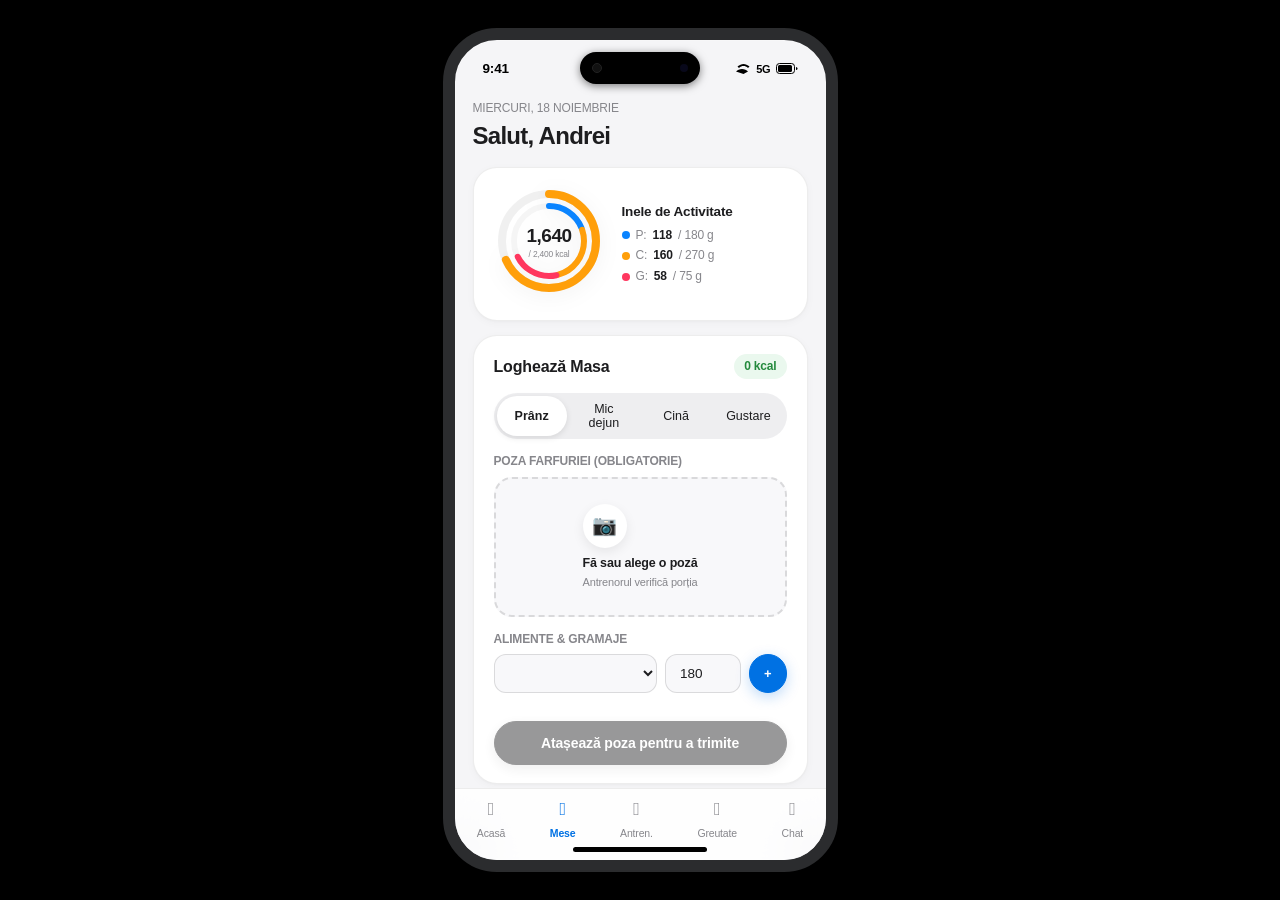
==== wwwroot/client.html @ b25bcb7d "da-i bataye" ====
<!doctype html>
<html lang="ro">
<head>
  <meta charset="utf-8">
  <title>FitnessCoach – Client (iPhone 16 Pro Style)</title>
  <meta name="viewport" content="width=device-width, initial-scale=1.0">
  <link rel="stylesheet" href="style.css">
  <script src="common.js"></script>
  <style>
    body {
      background: #000000;
      display: flex;
      justify-content: center;
      align-items: center;
      min-height: 100vh;
      padding: 20px;
    }

    /* iPhone 16 Pro Frame with Titanium Border */
    .iphone-frame {
      width: 395px;
      height: 844px;
      background: var(--apple-bg);
      border-radius: 54px;
      border: 12px solid #2B2C2E;
      box-shadow: 0 30px 90px rgba(0, 0, 0, 0.8), 0 0 0 1px rgba(255, 255, 255, 0.15) inset;
      display: flex;
      flex-direction: column;
      overflow: hidden;
      position: relative;
    }

    /* Dynamic Island */
    .dynamic-island {
      width: 120px;
      height: 32px;
      background: #000000;
      border-radius: 20px;
      position: absolute;
      top: 12px;
      left: 50%;
      transform: translateX(-50%);
      z-index: 100;
      display: flex;
      align-items: center;
      justify-content: space-between;
      padding: 0 12px;
      box-shadow: 0 2px 8px rgba(0,0,0,0.5);
      transition: all 0.3s cubic-bezier(0.175, 0.885, 0.32, 1.275);
    }
    .dynamic-camera {
      width: 10px;
      height: 10px;
      border-radius: 50%;
      background: #111;
      border: 1px solid #222;
    }
    .dynamic-sensor {
      width: 8px;
      height: 8px;
      border-radius: 50%;
      background: #08081a;
    }

    /* iOS Status Bar */
    .status-bar {
      height: 48px;
      display: flex;
      justify-content: space-between;
      align-items: center;
      padding: 10px 28px 0;
      font-size: 13.5px;
      font-weight: 600;
      color: #000000;
      z-index: 50;
    }

    .screen {
      flex: 1;
      padding: 12px 18px 20px;
      overflow-y: auto;
      display: flex;
      flex-direction: column;
      gap: 14px;
    }
    .screen::-webkit-scrollbar { display: none; }

    /* Apple Health Ring Card */
    .health-widget {
      background: #FFFFFF;
      border-radius: var(--radius-xl);
      padding: 18px 20px;
      display: flex;
      align-items: center;
      gap: 18px;
      box-shadow: var(--shadow-sm);
      border: 1px solid var(--apple-line);
    }

    /* Form Card */
    .form-card {
      background: #FFFFFF;
      border-radius: var(--radius-xl);
      padding: 18px 20px;
      box-shadow: var(--shadow-sm);
      border: 1px solid var(--apple-line);
      display: flex;
      flex-direction: column;
      gap: 14px;
    }

    .photo-picker {
      width: 100%;
      height: 140px;
      border-radius: var(--radius-lg);
      border: 2px dashed rgba(0,0,0,0.12);
      background: #F8F8FA;
      display: flex;
      flex-direction: column;
      align-items: center;
      justify-content: center;
      cursor: pointer;
      position: relative;
      background-size: cover;
      background-position: center;
      overflow: hidden;
      transition: all 0.2s;
    }
    .photo-picker:hover {
      border-color: var(--apple-blue);
      background: #F2F7FF;
    }
    .photo-picker input { display: none; }
    .camera-circle {
      width: 44px;
      height: 44px;
      border-radius: 50%;
      background: #FFFFFF;
      display: grid;
      place-items: center;
      box-shadow: 0 4px 12px rgba(0,0,0,0.08);
      font-size: 20px;
      margin-bottom: 6px;
    }
    .verified-pill {
      position: absolute;
      bottom: 10px;
      right: 10px;
      background: rgba(0, 0, 0, 0.7);
      backdrop-filter: blur(8px);
      -webkit-backdrop-filter: blur(8px);
      color: #fff;
      font-size: 11px;
      font-weight: 600;
      padding: 4px 10px;
      border-radius: var(--radius-pill);
    }

    /* Inputs Apple Style */
    select, input[type="number"] {
      padding: 10px 14px;
      border: 1px solid var(--apple-line-strong);
      border-radius: var(--radius-md);
      font-size: 13.5px;
      background: #F8F8FA;
      color: var(--apple-ink);
      font-family: inherit;
      outline: none;
      transition: border-color 0.2s;
    }
    select:focus, input:focus {
      border-color: var(--apple-blue);
      background: #FFFFFF;
    }

    .ingredient-tag {
      display: flex;
      justify-content: space-between;
      align-items: center;
      padding: 8px 12px;
      border-radius: var(--radius-md);
      background: #F8F8FA;
      font-size: 13px;
      border: 1px solid var(--apple-line);
    }

    /* iOS Tab Bar */
    .tab-bar {
      height: 72px;
      background: rgba(255, 255, 255, 0.85);
      backdrop-filter: blur(25px) saturate(180%);
      -webkit-backdrop-filter: blur(25px) saturate(180%);
      border-top: 1px solid var(--apple-line);
      display: flex;
      justify-content: space-around;
      align-items: center;
      padding-bottom: 12px;
      flex-shrink: 0;
    }
    .tab-item {
      display: flex;
      flex-direction: column;
      align-items: center;
      gap: 3px;
      font-size: 10.5px;
      font-weight: 500;
      color: var(--apple-secondary);
      cursor: pointer;
    }
    .tab-item.active {
      color: var(--apple-blue);
      font-weight: 600;
    }
    .tab-icon {
      font-size: 18px;
    }

    /* Home Indicator */
    .home-indicator {
      width: 134px;
      height: 5px;
      background: #000000;
      border-radius: 10px;
      position: absolute;
      bottom: 8px;
      left: 50%;
      transform: translateX(-50%);
    }
  </style>
</head>
<body>

<div class="iphone-frame">
  <!-- Dynamic Island -->
  <div class="dynamic-island">
    <div class="dynamic-camera"></div>
    <div class="dynamic-sensor"></div>
  </div>

  <!-- iOS Status Bar -->
  <div class="status-bar">
    <span>9:41</span>
    <div style="display:flex; align-items:center; gap:5px;">
      <svg width="15" height="11" viewBox="0 0 15 11" fill="currentColor"><path d="M0 8.5C1.5 7 3.5 6 6 6s4.5 1 6 2.5L7.5 11 0 8.5zM3 5C4.5 3.5 6 3 7.5 3S10.5 3.5 12 5L13.5 3.5C11.5 2 9.5 1 7.5 1S3.5 2 1.5 3.5L3 5z"/></svg>
      <span style="font-size:11px;">5G</span>
      <svg width="22" height="11" viewBox="0 0 22 11" fill="currentColor"><rect x="0.5" y="0.5" width="18" height="10" rx="3" fill="none" stroke="currentColor"/><rect x="2" y="2" width="14" height="7" rx="1.5"/><path d="M20 4v3a1.5 1.5 0 0 0 0-3z"/></svg>
    </div>
  </div>

  <!-- Screen Content -->
  <div class="screen">
    <div>
      <div style="font-size: 12px; color: var(--apple-secondary); font-weight: 500;">MIERCURI, 18 NOIEMBRIE</div>
      <h1 style="font-size: 24px; font-weight: 800; letter-spacing: -0.03em;">Salut, Andrei</h1>
    </div>

    <!-- Apple Fitness Ring Card -->
    <div class="health-widget">
      <div id="clientRing"></div>
      <div style="flex: 1; display:flex; flex-direction:column; gap:5px;">
        <div style="font-weight: 700; font-size: 13.5px; color: var(--apple-ink);">Inele de Activitate</div>
        <div style="font-size: 12px; color: var(--apple-secondary); display:flex; flex-direction:column; gap:3px;">
          <span style="display:flex; align-items:center; gap:6px;">
            <i class="dot" style="background:#0A84FF"></i> P: <b id="statP" style="color:var(--apple-ink)">118</b> / 180 g
          </span>
          <span style="display:flex; align-items:center; gap:6px;">
            <i class="dot" style="background:#FF9F0A"></i> C: <b id="statC" style="color:var(--apple-ink)">160</b> / 270 g
          </span>
          <span style="display:flex; align-items:center; gap:6px;">
            <i class="dot" style="background:#FF375F"></i> G: <b id="statF" style="color:var(--apple-ink)">58</b> / 75 g
          </span>
        </div>
      </div>
    </div>

    <!-- Meal Log Form -->
    <div class="form-card">
      <div style="display:flex; justify-content:space-between; align-items:center;">
        <span style="font-weight: 700; font-size: 16px;">Loghează Masa</span>
        <span class="pill ok" id="mealKcalPreview" style="font-size: 12px;">0 kcal</span>
      </div>

      <!-- Segmented Control for Meal Type -->
      <div class="segmented-control" id="mealSelector">
        <button type="button" class="active" onclick="setMealType('Prânz', this)">Prânz</button>
        <button type="button" onclick="setMealType('Mic dejun', this)">Mic dejun</button>
        <button type="button" onclick="setMealType('Cină', this)">Cină</button>
        <button type="button" onclick="setMealType('Gustare', this)">Gustare</button>
      </div>

      <!-- Mandatory Photo Box -->
      <div>
        <div style="font-size:12px; font-weight:600; color:var(--apple-secondary); margin-bottom:6px;">
          POZA FARFURIEI (OBLIGATORIE)
        </div>
        <div class="photo-picker" id="photoDropArea" onclick="document.getElementById('photoInput').click()">
          <input type="file" id="photoInput" accept="image/*">
          <div id="photoPlaceholder" style="text-align: center;">
            <div class="camera-circle">📷</div>
            <div style="font-size: 12.5px; font-weight: 600; color: var(--apple-ink);">Fă sau alege o poză</div>
            <div style="font-size: 11px; color: var(--apple-secondary); margin-top: 2px;">Antrenorul verifică porția</div>
          </div>
          <div class="verified-pill" id="photoVerifiedBadge" style="display: none;">✓ Poză adăugată</div>
        </div>
      </div>

      <!-- Food selection -->
      <div>
        <div style="font-size:12px; font-weight:600; color:var(--apple-secondary); margin-bottom:6px;">
          ALIMENTE & GRAMAJE
        </div>
        <div style="display:flex; gap:8px;">
          <select id="foodSelect" style="flex: 2;"></select>
          <input type="number" id="gramsInput" value="180" style="width: 76px;" min="10" step="10">
          <button class="btn apple-blue" onclick="addIngredient()" style="padding: 0 14px;">+</button>
        </div>
      </div>

      <!-- Items List -->
      <div id="ingredientsList" style="display: flex; flex-direction: column; gap: 6px;"></div>

      <!-- Submit CTA -->
      <button id="btnSubmit" class="btn primary" style="width:100%; padding:13px; font-size:14px; border-radius:var(--radius-pill);" onclick="submitMeal()" disabled>
        Atașează poza pentru a trimite
      </button>
    </div>
  </div>

  <!-- iOS Tab Bar -->
  <div class="tab-bar">
    <div class="tab-item">
      <span class="tab-icon">􀎞</span>
      <span>Acasă</span>
    </div>
    <div class="tab-item active">
      <span class="tab-icon">􀒚</span>
      <span>Mese</span>
    </div>
    <div class="tab-item">
      <span class="tab-icon">􀙯</span>
      <span>Antren.</span>
    </div>
    <div class="tab-item">
      <span class="tab-icon">􀙪</span>
      <span>Greutate</span>
    </div>
    <div class="tab-item">
      <span class="tab-icon">􀌤</span>
      <span>Chat</span>
    </div>
  </div>

  <div class="home-indicator"></div>
</div>

<script>
  let currentMealType = "Prânz";
  let foods = [];
  let currentItems = [];
  let photoBase64 = "";

  let consumedKcal = 1640;
  const targetKcal = 2400;
  let pToday = 118, cToday = 160, fToday = 58;

  function updateClientRing() {
    ring(document.getElementById('clientRing'), {
      size: 110,
      kcal: consumedKcal,
      target: targetKcal,
      p: pToday,
      c: cToday,
      f: fToday
    });
    document.getElementById('statP').innerText = pToday;
    document.getElementById('statC').innerText = cToday;
    document.getElementById('statF').innerText = fToday;
  }
  updateClientRing();

  function setMealType(type, btn) {
    currentMealType = type;
    document.querySelectorAll('#mealSelector button').forEach(b => b.classList.remove('active'));
    btn.classList.add('active');
    checkCanSubmit();
  }

  async function loadFoods() {
    try {
      const res = await fetch('/api/foods');
      foods = await res.json();
      const select = document.getElementById('foodSelect');
      select.innerHTML = foods.map((f, i) => `<option value="${i}">${f.name}</option>`).join('');
    } catch(e) {
      console.error(e);
    }
  }
  loadFoods();

  document.getElementById('photoInput').addEventListener('change', function(e) {
    const file = e.target.files[0];
    if (!file) return;

    const reader = new FileReader();
    reader.onload = function(evt) {
      photoBase64 = evt.target.result;
      const box = document.getElementById('photoDropArea');
      box.style.backgroundImage = `url('${photoBase64}')`;
      document.getElementById('photoPlaceholder').style.display = 'none';
      document.getElementById('photoVerifiedBadge').style.display = 'block';
      checkCanSubmit();
    };
    reader.readAsDataURL(file);
  });

  function addIngredient() {
    const foodIdx = document.getElementById('foodSelect').value;
    const grams = parseInt(document.getElementById('gramsInput').value) || 100;
    const food = foods[foodIdx];

    const kcal = Math.round((food.kcal * grams) / 100);
    const p = Math.round((food.protein * grams) / 100);
    const c = Math.round((food.carbs * grams) / 100);
    const f = Math.round((food.fat * grams) / 100);

    currentItems.push({
      name: food.name,
      grams: grams,
      kcal: kcal,
      p: p,
      c: c,
      f: f
    });

    renderCurrentItems();
    checkCanSubmit();
  }

  function renderCurrentItems() {
    const container = document.getElementById('ingredientsList');
    container.innerHTML = currentItems.map((item, idx) => `
      <div class="ingredient-tag">
        <span><b>${item.name}</b> <span style="color:var(--apple-secondary)">${item.grams}g</span></span>
        <div style="display:flex; align-items:center; gap:10px;">
          <span style="font-weight:600;">${item.kcal} kcal</span>
          <span style="color:#FF3B30; cursor:pointer; font-weight:700;" onclick="removeItem(${idx})">✕</span>
        </div>
      </div>
    `).join('');

    const totalKcal = currentItems.reduce((acc, x) => acc + x.kcal, 0);
    document.getElementById('mealKcalPreview').innerText = `${totalKcal} kcal`;
  }

  function removeItem(idx) {
    currentItems.splice(idx, 1);
    renderCurrentItems();
    checkCanSubmit();
  }

  function checkCanSubmit() {
    const btn = document.getElementById('btnSubmit');
    const totalKcal = currentItems.reduce((acc, x) => acc + x.kcal, 0);

    if (!photoBase64) {
      btn.disabled = true;
      btn.innerText = "Atașează poza mesei";
    } else if (currentItems.length === 0) {
      btn.disabled = true;
      btn.innerText = "Adaugă cel puțin un aliment";
    } else {
      btn.disabled = false;
      btn.innerText = `Trimite ${currentMealType} (${totalKcal} kcal) →`;
    }
  }

  // Pre-load default item
  setTimeout(() => {
    if (foods.length > 0) {
      document.getElementById('foodSelect').value = "3"; // Somon
      addIngredient();
    }
  }, 400);

  async function submitMeal() {
    const btn = document.getElementById('btnSubmit');
    btn.disabled = true;
    btn.innerText = "Se sincronizează cu antrenorul...";

    const mealTotalKcal = currentItems.reduce((acc, x) => acc + x.kcal, 0);
    const mealP = currentItems.reduce((acc, x) => acc + x.p, 0);
    const mealC = currentItems.reduce((acc, x) => acc + x.c, 0);
    const mealF = currentItems.reduce((acc, x) => acc + x.f, 0);

    consumedKcal += mealTotalKcal;
    pToday += mealP;
    cToday += mealC;
    fToday += mealF;
    updateClientRing();

    const payload = {
      id: crypto.randomUUID(),
      clientName: "Andrei Popescu",
      clientAvatar: "https://i.pravatar.cc/100?img=12",
      mealType: currentMealType,
      photoUrl: photoBase64,
      time: new Date().toLocaleTimeString([], { hour: '2-digit', minute: '2-digit' }),
      totalKcal: mealTotalKcal,
      consumedKcal: consumedKcal,
      targetKcal: targetKcal,
      protein: pToday,
      carbs: cToday,
      fat: fToday,
      items: currentItems.map(i => ({ name: i.name, grams: i.grams, kcal: i.kcal }))
    };

    try {
      const response = await fetch('/api/meals', {
        method: 'POST',
        headers: { 'Content-Type': 'application/json' },
        body: JSON.stringify(payload)
      });

      if (response.ok) {
        showToast(" Masa a fost sincronizată cu antrenorul!");
        currentItems = [];
        renderCurrentItems();
        photoBase64 = "";
        const box = document.getElementById('photoDropArea');
        box.style.backgroundImage = 'none';
        document.getElementById('photoPlaceholder').style.display = 'block';
        document.getElementById('photoVerifiedBadge').style.display = 'none';
        checkCanSubmit();
      }
    } catch (err) {
      console.error(err);
      alert("Eroare de conexiune la server.");
    }
  }
</script>
</body>
</html>
---- wwwroot/style.css ----
/* Apple Design System - macOS Sequoia & iOS 18 Aesthetic */
:root {
  --apple-bg: #F5F5F7;
  --apple-surface: rgba(255, 255, 255, 0.82);
  --apple-card: #FFFFFF;
  --apple-card-hover: #FAFAFC;
  --apple-ink: #1D1D1F;
  --apple-secondary: #86868B;
  --apple-line: rgba(0, 0, 0, 0.07);
  --apple-line-strong: rgba(0, 0, 0, 0.12);

  /* Apple Fitness & System Accents */
  --apple-blue: #0071E3;
  --apple-blue-soft: #EBF5FF;
  --apple-green: #34C759;
  --apple-green-soft: #EAF8EE;
  --apple-orange: #FF9500;
  --apple-red: #FF3B30;
  --apple-pink: #FF2D55;
  --apple-purple: #AF52DE;
  --apple-cyan: #30B0C7;

  /* Macros (Apple Fitness Rings Style) */
  --prot: #0071E3;
  --carb: #FF9500;
  --fat: #FF2D55;
  --cal-ring: #34C759;

  --radius-xl: 24px;
  --radius-lg: 18px;
  --radius-md: 12px;
  --radius-sm: 8px;
  --radius-pill: 9999px;

  --shadow-sm: 0 2px 8px rgba(0, 0, 0, 0.03), 0 1px 2px rgba(0, 0, 0, 0.02);
  --shadow-md: 0 8px 24px rgba(0, 0, 0, 0.05), 0 2px 6px rgba(0, 0, 0, 0.02);
  --shadow-lg: 0 20px 40px rgba(0, 0, 0, 0.08), 0 4px 12px rgba(0, 0, 0, 0.03);
}

* {
  box-sizing: border-box;
  margin: 0;
  padding: 0;
  -webkit-font-smoothing: antialiased;
  -moz-osx-font-smoothing: grayscale;
}

body {
  font-family: -apple-system, BlinkMacSystemFont, "SF Pro Display", "SF Pro Text", "Helvetica Neue", sans-serif;
  background-color: var(--apple-bg);
  color: var(--apple-ink);
  font-size: 14px;
  line-height: 1.47059;
  letter-spacing: -0.012em;
}

/* Glassmorphism Containers */
.glass {
  background: var(--apple-surface);
  backdrop-filter: blur(20px) saturate(180%);
  -webkit-backdrop-filter: blur(20px) saturate(180%);
  border: 1px solid var(--apple-line);
}

/* App Container Layout */
.app {
  display: grid;
  grid-template-columns: 240px 1fr;
  min-height: 100vh;
  width: 100%;
  max-width: 1440px;
  margin: 0 auto;
}

/* macOS Sidebar */
.side {
  background: rgba(246, 246, 248, 0.75);
  backdrop-filter: blur(30px);
  -webkit-backdrop-filter: blur(30px);
  border-right: 1px solid var(--apple-line);
  padding: 24px 16px;
  display: flex;
  flex-direction: column;
  gap: 6px;
}

.brand {
  font-weight: 700;
  font-size: 18px;
  letter-spacing: -0.025em;
  padding: 4px 12px 24px;
  display: flex;
  align-items: center;
  gap: 10px;
  color: var(--apple-ink);
}

.brand .logo-icon {
  width: 32px;
  height: 32px;
  border-radius: 9px;
  background: linear-gradient(135deg, #34C759 0%, #30B0C7 100%);
  color: #fff;
  display: grid;
  place-items: center;
  font-size: 16px;
  font-weight: 800;
  box-shadow: 0 4px 12px rgba(52, 199, 89, 0.3);
}

.nav a {
  display: flex;
  align-items: center;
  gap: 12px;
  padding: 10px 14px;
  border-radius: var(--radius-md);
  color: var(--apple-secondary);
  text-decoration: none;
  font-weight: 500;
  font-size: 13.5px;
  transition: all 0.15s cubic-bezier(0.25, 1, 0.5, 1);
}

.nav a:hover {
  background: rgba(0, 0, 0, 0.04);
  color: var(--apple-ink);
}

.nav a.on {
  background: #FFFFFF;
  color: var(--apple-ink);
  font-weight: 600;
  box-shadow: var(--shadow-sm);
}

.nav a .ic {
  font-size: 15px;
  display: flex;
  align-items: center;
  justify-content: center;
  width: 20px;
}

.side .foot {
  margin-top: auto;
  display: flex;
  align-items: center;
  gap: 12px;
  padding: 12px;
  border-radius: var(--radius-md);
  background: rgba(255, 255, 255, 0.6);
  border: 1px solid var(--apple-line);
}

/* Main Area */
.main {
  padding: 32px 40px;
}

.top {
  display: flex;
  align-items: center;
  justify-content: space-between;
  margin-bottom: 24px;
}

.top h1 {
  font-size: 26px;
  font-weight: 700;
  letter-spacing: -0.03em;
  color: var(--apple-ink);
}

.top .sub {
  color: var(--apple-secondary);
  font-size: 13.5px;
  margin-top: 3px;
  font-weight: 400;
}

/* Apple Buttons */
.btn {
  display: inline-flex;
  align-items: center;
  justify-content: center;
  gap: 8px;
  border: 1px solid var(--apple-line-strong);
  background: #FFFFFF;
  padding: 8px 16px;
  border-radius: var(--radius-pill);
  font-weight: 600;
  font-size: 13px;
  letter-spacing: -0.01em;
  color: var(--apple-ink);
  cursor: pointer;
  box-shadow: var(--shadow-sm);
  transition: all 0.15s ease;
}

.btn:hover {
  background: #F8F8FA;
  transform: translateY(-0.5px);
}

.btn:active {
  transform: scale(0.98);
}

.btn.primary {
  background: var(--apple-ink);
  border-color: var(--apple-ink);
  color: #FFFFFF;
  box-shadow: 0 4px 14px rgba(0, 0, 0, 0.15);
}

.btn.primary:hover {
  background: #000000;
}

.btn.apple-blue {
  background: var(--apple-blue);
  border-color: var(--apple-blue);
  color: #FFFFFF;
  box-shadow: 0 4px 14px rgba(0, 113, 227, 0.25);
}

.btn.apple-blue:hover {
  background: #0077ED;
}

.btn:disabled {
  opacity: 0.45;
  cursor: not-allowed;
  transform: none !important;
}

/* Apple Cards */
.card {
  background: var(--apple-card);
  border: 1px solid var(--apple-line);
  border-radius: var(--radius-xl);
  padding: 20px;
  box-shadow: var(--shadow-sm);
  transition: all 0.2s cubic-bezier(0.16, 1, 0.3, 1);
}

.card:hover {
  box-shadow: var(--shadow-md);
}

/* Apple Segmented Control */
.segmented-control {
  display: flex;
  background: rgba(118, 118, 128, 0.12);
  padding: 3px;
  border-radius: var(--radius-pill);
  gap: 2px;
}

.segmented-control button {
  flex: 1;
  border: none;
  background: transparent;
  padding: 6px 12px;
  font-size: 12.5px;
  font-weight: 500;
  color: var(--apple-ink);
  border-radius: var(--radius-pill);
  cursor: pointer;
  transition: all 0.18s cubic-bezier(0.25, 1, 0.5, 1);
}

.segmented-control button.active {
  background: #FFFFFF;
  font-weight: 600;
  box-shadow: 0 2px 6px rgba(0, 0, 0, 0.1);
}

/* Badges & Pills */
.pill {
  display: inline-flex;
  align-items: center;
  gap: 5px;
  padding: 4px 10px;
  border-radius: var(--radius-pill);
  font-size: 11.5px;
  font-weight: 600;
}

.pill.ok {
  background: var(--apple-green-soft);
  color: #248A3D;
}

.pill.warn {
  background: #FFF4E5;
  color: #B25E00;
}

.pill.over {
  background: #FFEBEA;
  color: #D70015;
}

.dot {
  width: 8px;
  height: 8px;
  border-radius: 50%;
  display: inline-block;
}

/* Avatars */
.av {
  width: 36px;
  height: 36px;
  border-radius: 50%;
  display: grid;
  place-items: center;
  color: #fff;
  font-weight: 700;
  font-size: 13px;
  flex: none;
  box-shadow: 0 2px 6px rgba(0,0,0,0.12);
}

/* Apple Notification Banner / Dynamic Island Toast */
.apple-toast {
  position: fixed;
  top: 20px;
  right: 24px;
  background: rgba(29, 29, 31, 0.94);
  backdrop-filter: blur(25px) saturate(180%);
  -webkit-backdrop-filter: blur(25px) saturate(180%);
  color: #FFFFFF;
  padding: 12px 18px;
  border-radius: var(--radius-pill);
  box-shadow: 0 12px 32px rgba(0, 0, 0, 0.25), 0 1px 2px rgba(255, 255, 255, 0.15) inset;
  display: flex;
  align-items: center;
  gap: 12px;
  z-index: 9999;
  font-size: 13px;
  font-weight: 500;
  animation: dynamicIslandPop 0.45s cubic-bezier(0.175, 0.885, 0.32, 1.275) forwards;
}

@keyframes dynamicIslandPop {
  0% { transform: translateY(-40px) scale(0.85); opacity: 0; }
  100% { transform: translateY(0) scale(1); opacity: 1; }
}

@keyframes slideDownCard {
  0% { transform: translateY(-16px); opacity: 0; }
  100% { transform: translateY(0); opacity: 1; }
}

.new-card-anim {
  animation: slideDownCard 0.45s cubic-bezier(0.16, 1, 0.3, 1) forwards;
}
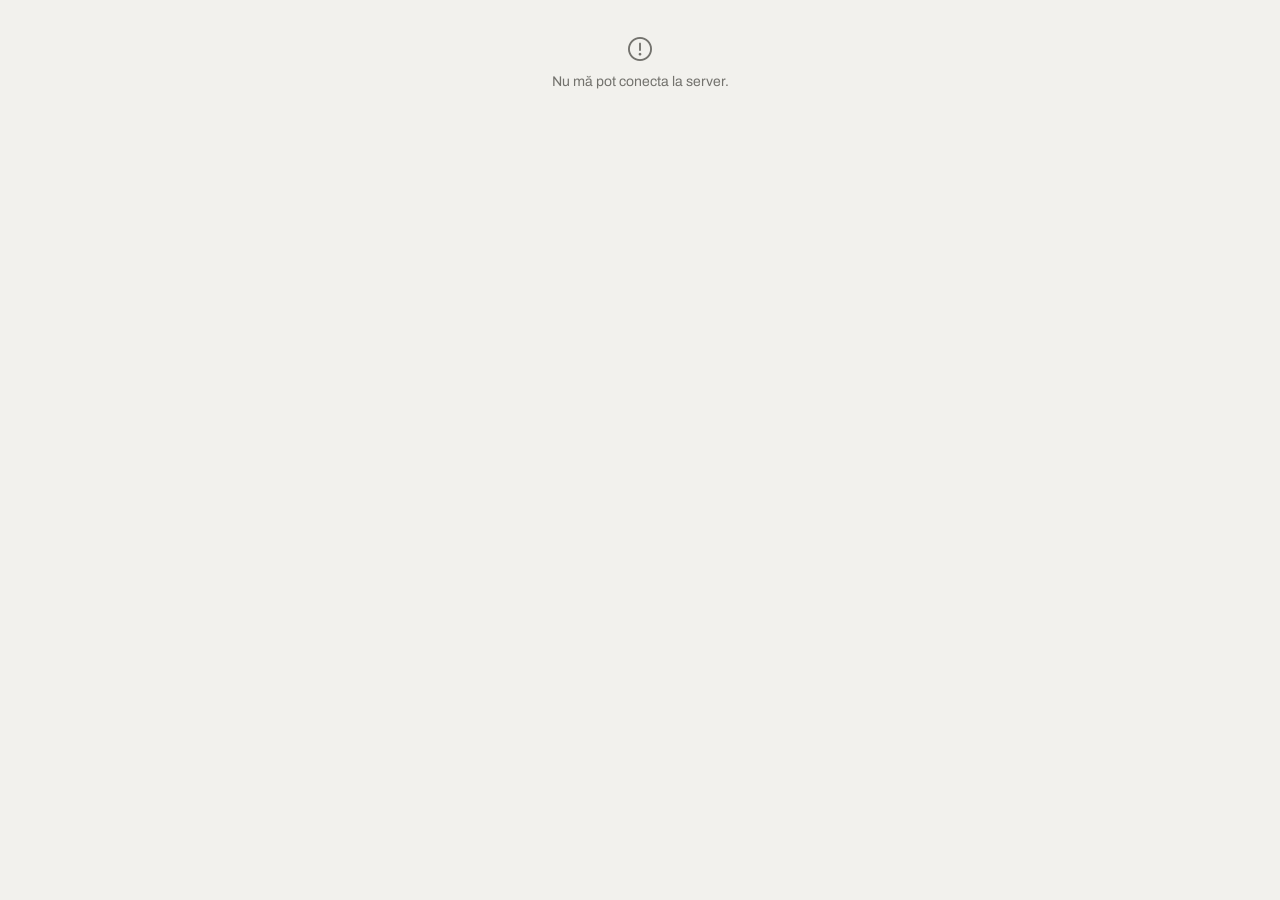
==== commit 630ec3f1: "The final app" ====
--- a/wwwroot/client.html
+++ b/wwwroot/client.html
@@ -1,542 +1,21 @@
 <!doctype html>
-<html lang="ro">
+<html lang="ro" data-theme="light">
 <head>
   <meta charset="utf-8">
-  <title>FitnessCoach – Client (iPhone 16 Pro Style)</title>
-  <meta name="viewport" content="width=device-width, initial-scale=1.0">
-  <link rel="stylesheet" href="style.css">
-  <script src="common.js"></script>
-  <style>
-    body {
-      background: #000000;
-      display: flex;
-      justify-content: center;
-      align-items: center;
-      min-height: 100vh;
-      padding: 20px;
-    }
-
-    /* iPhone 16 Pro Frame with Titanium Border */
-    .iphone-frame {
-      width: 395px;
-      height: 844px;
-      background: var(--apple-bg);
-      border-radius: 54px;
-      border: 12px solid #2B2C2E;
-      box-shadow: 0 30px 90px rgba(0, 0, 0, 0.8), 0 0 0 1px rgba(255, 255, 255, 0.15) inset;
-      display: flex;
-      flex-direction: column;
-      overflow: hidden;
-      position: relative;
-    }
-
-    /* Dynamic Island */
-    .dynamic-island {
-      width: 120px;
-      height: 32px;
-      background: #000000;
-      border-radius: 20px;
-      position: absolute;
-      top: 12px;
-      left: 50%;
-      transform: translateX(-50%);
-      z-index: 100;
-      display: flex;
-      align-items: center;
-      justify-content: space-between;
-      padding: 0 12px;
-      box-shadow: 0 2px 8px rgba(0,0,0,0.5);
-      transition: all 0.3s cubic-bezier(0.175, 0.885, 0.32, 1.275);
-    }
-    .dynamic-camera {
-      width: 10px;
-      height: 10px;
-      border-radius: 50%;
-      background: #111;
-      border: 1px solid #222;
-    }
-    .dynamic-sensor {
-      width: 8px;
-      height: 8px;
-      border-radius: 50%;
-      background: #08081a;
-    }
-
-    /* iOS Status Bar */
-    .status-bar {
-      height: 48px;
-      display: flex;
-      justify-content: space-between;
-      align-items: center;
-      padding: 10px 28px 0;
-      font-size: 13.5px;
-      font-weight: 600;
-      color: #000000;
-      z-index: 50;
-    }
-
-    .screen {
-      flex: 1;
-      padding: 12px 18px 20px;
-      overflow-y: auto;
-      display: flex;
-      flex-direction: column;
-      gap: 14px;
-    }
-    .screen::-webkit-scrollbar { display: none; }
-
-    /* Apple Health Ring Card */
-    .health-widget {
-      background: #FFFFFF;
-      border-radius: var(--radius-xl);
-      padding: 18px 20px;
-      display: flex;
-      align-items: center;
-      gap: 18px;
-      box-shadow: var(--shadow-sm);
-      border: 1px solid var(--apple-line);
-    }
-
-    /* Form Card */
-    .form-card {
-      background: #FFFFFF;
-      border-radius: var(--radius-xl);
-      padding: 18px 20px;
-      box-shadow: var(--shadow-sm);
-      border: 1px solid var(--apple-line);
-      display: flex;
-      flex-direction: column;
-      gap: 14px;
-    }
-
-    .photo-picker {
-      width: 100%;
-      height: 140px;
-      border-radius: var(--radius-lg);
-      border: 2px dashed rgba(0,0,0,0.12);
-      background: #F8F8FA;
-      display: flex;
-      flex-direction: column;
-      align-items: center;
-      justify-content: center;
-      cursor: pointer;
-      position: relative;
-      background-size: cover;
-      background-position: center;
-      overflow: hidden;
-      transition: all 0.2s;
-    }
-    .photo-picker:hover {
-      border-color: var(--apple-blue);
-      background: #F2F7FF;
-    }
-    .photo-picker input { display: none; }
-    .camera-circle {
-      width: 44px;
-      height: 44px;
-      border-radius: 50%;
-      background: #FFFFFF;
-      display: grid;
-      place-items: center;
-      box-shadow: 0 4px 12px rgba(0,0,0,0.08);
-      font-size: 20px;
-      margin-bottom: 6px;
-    }
-    .verified-pill {
-      position: absolute;
-      bottom: 10px;
-      right: 10px;
-      background: rgba(0, 0, 0, 0.7);
-      backdrop-filter: blur(8px);
-      -webkit-backdrop-filter: blur(8px);
-      color: #fff;
-      font-size: 11px;
-      font-weight: 600;
-      padding: 4px 10px;
-      border-radius: var(--radius-pill);
-    }
-
-    /* Inputs Apple Style */
-    select, input[type="number"] {
-      padding: 10px 14px;
-      border: 1px solid var(--apple-line-strong);
-      border-radius: var(--radius-md);
-      font-size: 13.5px;
-      background: #F8F8FA;
-      color: var(--apple-ink);
-      font-family: inherit;
-      outline: none;
-      transition: border-color 0.2s;
-    }
-    select:focus, input:focus {
-      border-color: var(--apple-blue);
-      background: #FFFFFF;
-    }
-
-    .ingredient-tag {
-      display: flex;
-      justify-content: space-between;
-      align-items: center;
-      padding: 8px 12px;
-      border-radius: var(--radius-md);
-      background: #F8F8FA;
-      font-size: 13px;
-      border: 1px solid var(--apple-line);
-    }
-
-    /* iOS Tab Bar */
-    .tab-bar {
-      height: 72px;
-      background: rgba(255, 255, 255, 0.85);
-      backdrop-filter: blur(25px) saturate(180%);
-      -webkit-backdrop-filter: blur(25px) saturate(180%);
-      border-top: 1px solid var(--apple-line);
-      display: flex;
-      justify-content: space-around;
-      align-items: center;
-      padding-bottom: 12px;
-      flex-shrink: 0;
-    }
-    .tab-item {
-      display: flex;
-      flex-direction: column;
-      align-items: center;
-      gap: 3px;
-      font-size: 10.5px;
-      font-weight: 500;
-      color: var(--apple-secondary);
-      cursor: pointer;
-    }
-    .tab-item.active {
-      color: var(--apple-blue);
-      font-weight: 600;
-    }
-    .tab-icon {
-      font-size: 18px;
-    }
-
-    /* Home Indicator */
-    .home-indicator {
-      width: 134px;
-      height: 5px;
-      background: #000000;
-      border-radius: 10px;
-      position: absolute;
-      bottom: 8px;
-      left: 50%;
-      transform: translateX(-50%);
-    }
-  </style>
+  <meta name="viewport" content="width=device-width, initial-scale=1, viewport-fit=cover">
+  <meta name="theme-color" content="#f2f1ed">
+  <title>MyFitnessCoach · Client</title>
+  <link rel="icon" href="favicon.svg" type="image/svg+xml">
+  <link rel="preload" href="lib/fonts/archivo-latin.woff2" as="font" type="font/woff2" crossorigin>
+  <link rel="stylesheet" href="lib/phosphor/regular.css">
+  <link rel="stylesheet" href="lib/phosphor/fill.css">
+  <link rel="stylesheet" href="css/app.css">
+  <link rel="stylesheet" href="css/screens.css">
 </head>
 <body>
-
-<div class="iphone-frame">
-  <!-- Dynamic Island -->
-  <div class="dynamic-island">
-    <div class="dynamic-camera"></div>
-    <div class="dynamic-sensor"></div>
-  </div>
-
-  <!-- iOS Status Bar -->
-  <div class="status-bar">
-    <span>9:41</span>
-    <div style="display:flex; align-items:center; gap:5px;">
-      <svg width="15" height="11" viewBox="0 0 15 11" fill="currentColor"><path d="M0 8.5C1.5 7 3.5 6 6 6s4.5 1 6 2.5L7.5 11 0 8.5zM3 5C4.5 3.5 6 3 7.5 3S10.5 3.5 12 5L13.5 3.5C11.5 2 9.5 1 7.5 1S3.5 2 1.5 3.5L3 5z"/></svg>
-      <span style="font-size:11px;">5G</span>
-      <svg width="22" height="11" viewBox="0 0 22 11" fill="currentColor"><rect x="0.5" y="0.5" width="18" height="10" rx="3" fill="none" stroke="currentColor"/><rect x="2" y="2" width="14" height="7" rx="1.5"/><path d="M20 4v3a1.5 1.5 0 0 0 0-3z"/></svg>
-    </div>
-  </div>
-
-  <!-- Screen Content -->
-  <div class="screen">
-    <div>
-      <div style="font-size: 12px; color: var(--apple-secondary); font-weight: 500;">MIERCURI, 18 NOIEMBRIE</div>
-      <h1 style="font-size: 24px; font-weight: 800; letter-spacing: -0.03em;">Salut, Andrei</h1>
-    </div>
-
-    <!-- Apple Fitness Ring Card -->
-    <div class="health-widget">
-      <div id="clientRing"></div>
-      <div style="flex: 1; display:flex; flex-direction:column; gap:5px;">
-        <div style="font-weight: 700; font-size: 13.5px; color: var(--apple-ink);">Inele de Activitate</div>
-        <div style="font-size: 12px; color: var(--apple-secondary); display:flex; flex-direction:column; gap:3px;">
-          <span style="display:flex; align-items:center; gap:6px;">
-            <i class="dot" style="background:#0A84FF"></i> P: <b id="statP" style="color:var(--apple-ink)">118</b> / 180 g
-          </span>
-          <span style="display:flex; align-items:center; gap:6px;">
-            <i class="dot" style="background:#FF9F0A"></i> C: <b id="statC" style="color:var(--apple-ink)">160</b> / 270 g
-          </span>
-          <span style="display:flex; align-items:center; gap:6px;">
-            <i class="dot" style="background:#FF375F"></i> G: <b id="statF" style="color:var(--apple-ink)">58</b> / 75 g
-          </span>
-        </div>
-      </div>
-    </div>
-
-    <!-- Meal Log Form -->
-    <div class="form-card">
-      <div style="display:flex; justify-content:space-between; align-items:center;">
-        <span style="font-weight: 700; font-size: 16px;">Loghează Masa</span>
-        <span class="pill ok" id="mealKcalPreview" style="font-size: 12px;">0 kcal</span>
-      </div>
-
-      <!-- Segmented Control for Meal Type -->
-      <div class="segmented-control" id="mealSelector">
-        <button type="button" class="active" onclick="setMealType('Prânz', this)">Prânz</button>
-        <button type="button" onclick="setMealType('Mic dejun', this)">Mic dejun</button>
-        <button type="button" onclick="setMealType('Cină', this)">Cină</button>
-        <button type="button" onclick="setMealType('Gustare', this)">Gustare</button>
-      </div>
-
-      <!-- Mandatory Photo Box -->
-      <div>
-        <div style="font-size:12px; font-weight:600; color:var(--apple-secondary); margin-bottom:6px;">
-          POZA FARFURIEI (OBLIGATORIE)
-        </div>
-        <div class="photo-picker" id="photoDropArea" onclick="document.getElementById('photoInput').click()">
-          <input type="file" id="photoInput" accept="image/*">
-          <div id="photoPlaceholder" style="text-align: center;">
-            <div class="camera-circle">📷</div>
-            <div style="font-size: 12.5px; font-weight: 600; color: var(--apple-ink);">Fă sau alege o poză</div>
-            <div style="font-size: 11px; color: var(--apple-secondary); margin-top: 2px;">Antrenorul verifică porția</div>
-          </div>
-          <div class="verified-pill" id="photoVerifiedBadge" style="display: none;">✓ Poză adăugată</div>
-        </div>
-      </div>
-
-      <!-- Food selection -->
-      <div>
-        <div style="font-size:12px; font-weight:600; color:var(--apple-secondary); margin-bottom:6px;">
-          ALIMENTE & GRAMAJE
-        </div>
-        <div style="display:flex; gap:8px;">
-          <select id="foodSelect" style="flex: 2;"></select>
-          <input type="number" id="gramsInput" value="180" style="width: 76px;" min="10" step="10">
-          <button class="btn apple-blue" onclick="addIngredient()" style="padding: 0 14px;">+</button>
-        </div>
-      </div>
-
-      <!-- Items List -->
-      <div id="ingredientsList" style="display: flex; flex-direction: column; gap: 6px;"></div>
-
-      <!-- Submit CTA -->
-      <button id="btnSubmit" class="btn primary" style="width:100%; padding:13px; font-size:14px; border-radius:var(--radius-pill);" onclick="submitMeal()" disabled>
-        Atașează poza pentru a trimite
-      </button>
-    </div>
-  </div>
-
-  <!-- iOS Tab Bar -->
-  <div class="tab-bar">
-    <div class="tab-item">
-      <span class="tab-icon">􀎞</span>
-      <span>Acasă</span>
-    </div>
-    <div class="tab-item active">
-      <span class="tab-icon">􀒚</span>
-      <span>Mese</span>
-    </div>
-    <div class="tab-item">
-      <span class="tab-icon">􀙯</span>
-      <span>Antren.</span>
-    </div>
-    <div class="tab-item">
-      <span class="tab-icon">􀙪</span>
-      <span>Greutate</span>
-    </div>
-    <div class="tab-item">
-      <span class="tab-icon">􀌤</span>
-      <span>Chat</span>
-    </div>
-  </div>
-
-  <div class="home-indicator"></div>
-</div>
-
-<script>
-  let currentMealType = "Prânz";
-  let foods = [];
-  let currentItems = [];
-  let photoBase64 = "";
-
-  let consumedKcal = 1640;
-  const targetKcal = 2400;
-  let pToday = 118, cToday = 160, fToday = 58;
-
-  function updateClientRing() {
-    ring(document.getElementById('clientRing'), {
-      size: 110,
-      kcal: consumedKcal,
-      target: targetKcal,
-      p: pToday,
-      c: cToday,
-      f: fToday
-    });
-    document.getElementById('statP').innerText = pToday;
-    document.getElementById('statC').innerText = cToday;
-    document.getElementById('statF').innerText = fToday;
-  }
-  updateClientRing();
-
-  function setMealType(type, btn) {
-    currentMealType = type;
-    document.querySelectorAll('#mealSelector button').forEach(b => b.classList.remove('active'));
-    btn.classList.add('active');
-    checkCanSubmit();
-  }
-
-  async function loadFoods() {
-    try {
-      const res = await fetch('/api/foods');
-      foods = await res.json();
-      const select = document.getElementById('foodSelect');
-      select.innerHTML = foods.map((f, i) => `<option value="${i}">${f.name}</option>`).join('');
-    } catch(e) {
-      console.error(e);
-    }
-  }
-  loadFoods();
-
-  document.getElementById('photoInput').addEventListener('change', function(e) {
-    const file = e.target.files[0];
-    if (!file) return;
-
-    const reader = new FileReader();
-    reader.onload = function(evt) {
-      photoBase64 = evt.target.result;
-      const box = document.getElementById('photoDropArea');
-      box.style.backgroundImage = `url('${photoBase64}')`;
-      document.getElementById('photoPlaceholder').style.display = 'none';
-      document.getElementById('photoVerifiedBadge').style.display = 'block';
-      checkCanSubmit();
-    };
-    reader.readAsDataURL(file);
-  });
-
-  function addIngredient() {
-    const foodIdx = document.getElementById('foodSelect').value;
-    const grams = parseInt(document.getElementById('gramsInput').value) || 100;
-    const food = foods[foodIdx];
-
-    const kcal = Math.round((food.kcal * grams) / 100);
-    const p = Math.round((food.protein * grams) / 100);
-    const c = Math.round((food.carbs * grams) / 100);
-    const f = Math.round((food.fat * grams) / 100);
-
-    currentItems.push({
-      name: food.name,
-      grams: grams,
-      kcal: kcal,
-      p: p,
-      c: c,
-      f: f
-    });
-
-    renderCurrentItems();
-    checkCanSubmit();
-  }
-
-  function renderCurrentItems() {
-    const container = document.getElementById('ingredientsList');
-    container.innerHTML = currentItems.map((item, idx) => `
-      <div class="ingredient-tag">
-        <span><b>${item.name}</b> <span style="color:var(--apple-secondary)">${item.grams}g</span></span>
-        <div style="display:flex; align-items:center; gap:10px;">
-          <span style="font-weight:600;">${item.kcal} kcal</span>
-          <span style="color:#FF3B30; cursor:pointer; font-weight:700;" onclick="removeItem(${idx})">✕</span>
-        </div>
-      </div>
-    `).join('');
-
-    const totalKcal = currentItems.reduce((acc, x) => acc + x.kcal, 0);
-    document.getElementById('mealKcalPreview').innerText = `${totalKcal} kcal`;
-  }
-
-  function removeItem(idx) {
-    currentItems.splice(idx, 1);
-    renderCurrentItems();
-    checkCanSubmit();
-  }
-
-  function checkCanSubmit() {
-    const btn = document.getElementById('btnSubmit');
-    const totalKcal = currentItems.reduce((acc, x) => acc + x.kcal, 0);
-
-    if (!photoBase64) {
-      btn.disabled = true;
-      btn.innerText = "Atașează poza mesei";
-    } else if (currentItems.length === 0) {
-      btn.disabled = true;
-      btn.innerText = "Adaugă cel puțin un aliment";
-    } else {
-      btn.disabled = false;
-      btn.innerText = `Trimite ${currentMealType} (${totalKcal} kcal) →`;
-    }
-  }
-
-  // Pre-load default item
-  setTimeout(() => {
-    if (foods.length > 0) {
-      document.getElementById('foodSelect').value = "3"; // Somon
-      addIngredient();
-    }
-  }, 400);
-
-  async function submitMeal() {
-    const btn = document.getElementById('btnSubmit');
-    btn.disabled = true;
-    btn.innerText = "Se sincronizează cu antrenorul...";
-
-    const mealTotalKcal = currentItems.reduce((acc, x) => acc + x.kcal, 0);
-    const mealP = currentItems.reduce((acc, x) => acc + x.p, 0);
-    const mealC = currentItems.reduce((acc, x) => acc + x.c, 0);
-    const mealF = currentItems.reduce((acc, x) => acc + x.f, 0);
-
-    consumedKcal += mealTotalKcal;
-    pToday += mealP;
-    cToday += mealC;
-    fToday += mealF;
-    updateClientRing();
-
-    const payload = {
-      id: crypto.randomUUID(),
-      clientName: "Andrei Popescu",
-      clientAvatar: "https://i.pravatar.cc/100?img=12",
-      mealType: currentMealType,
-      photoUrl: photoBase64,
-      time: new Date().toLocaleTimeString([], { hour: '2-digit', minute: '2-digit' }),
-      totalKcal: mealTotalKcal,
-      consumedKcal: consumedKcal,
-      targetKcal: targetKcal,
-      protein: pToday,
-      carbs: cToday,
-      fat: fToday,
-      items: currentItems.map(i => ({ name: i.name, grams: i.grams, kcal: i.kcal }))
-    };
-
-    try {
-      const response = await fetch('/api/meals', {
-        method: 'POST',
-        headers: { 'Content-Type': 'application/json' },
-        body: JSON.stringify(payload)
-      });
-
-      if (response.ok) {
-        showToast(" Masa a fost sincronizată cu antrenorul!");
-        currentItems = [];
-        renderCurrentItems();
-        photoBase64 = "";
-        const box = document.getElementById('photoDropArea');
-        box.style.backgroundImage = 'none';
-        document.getElementById('photoPlaceholder').style.display = 'block';
-        document.getElementById('photoVerifiedBadge').style.display = 'none';
-        checkCanSubmit();
-      }
-    } catch (err) {
-      console.error(err);
-      alert("Eroare de conexiune la server.");
-    }
-  }
-</script>
+  <div id="app" class="app"></div>
+  <script src="lib/signalr.min.js"></script>
+  <script src="js/core.js"></script>
+  <script src="js/client.js"></script>
 </body>
 </html>
--- a/wwwroot/lib/phosphor/regular.css
+++ b/wwwroot/lib/phosphor/regular.css
@@ -0,0 +1,4623 @@
+@font-face {
+  font-family: "Phosphor";
+  src: url("./Phosphor.woff2") format("woff2");
+  font-weight: normal;
+  font-style: normal;
+  font-display: block;
+}
+
+.ph {
+  /* use !important to prevent issues with browser extensions that change fonts */
+  font-family: "Phosphor" !important;
+  speak: never;
+  font-style: normal;
+  font-weight: normal;
+  font-variant: normal;
+  text-transform: none;
+  line-height: 1;
+
+  /* Enable Ligatures ================ */
+  letter-spacing: 0;
+  -webkit-font-feature-settings: "liga";
+  -moz-font-feature-settings: "liga=1";
+  -moz-font-feature-settings: "liga";
+  -ms-font-feature-settings: "liga" 1;
+  font-feature-settings: "liga";
+  -webkit-font-variant-ligatures: discretionary-ligatures;
+  font-variant-ligatures: discretionary-ligatures;
+
+  /* Better Font Rendering =========== */
+  -webkit-font-smoothing: antialiased;
+  -moz-osx-font-smoothing: grayscale;
+}
+
+.ph.ph-acorn:before {
+  content: "\eb9a";
+}
+.ph.ph-address-book:before {
+  content: "\e6f8";
+}
+.ph.ph-address-book-tabs:before {
+  content: "\ee4e";
+}
+.ph.ph-air-traffic-control:before {
+  content: "\ecd8";
+}
+.ph.ph-airplane:before {
+  content: "\e002";
+}
+.ph.ph-airplane-in-flight:before {
+  content: "\e4fe";
+}
+.ph.ph-airplane-landing:before {
+  content: "\e502";
+}
+.ph.ph-airplane-takeoff:before {
+  content: "\e504";
+}
+.ph.ph-airplane-taxiing:before {
+  content: "\e500";
+}
+.ph.ph-airplane-tilt:before {
+  content: "\e5d6";
+}
+.ph.ph-airplay:before {
+  content: "\e004";
+}
+.ph.ph-alarm:before {
+  content: "\e006";
+}
+.ph.ph-alien:before {
+  content: "\e8a6";
+}
+.ph.ph-align-bottom:before {
+  content: "\e506";
+}
+.ph.ph-align-bottom-simple:before {
+  content: "\eb0c";
+}
+.ph.ph-align-center-horizontal:before {
+  content: "\e50a";
+}
+.ph.ph-align-center-horizontal-simple:before {
+  content: "\eb0e";
+}
+.ph.ph-align-center-vertical:before {
+  content: "\e50c";
+}
+.ph.ph-align-center-vertical-simple:before {
+  content: "\eb10";
+}
+.ph.ph-align-left:before {
+  content: "\e50e";
+}
+.ph.ph-align-left-simple:before {
+  content: "\eaee";
+}
+.ph.ph-align-right:before {
+  content: "\e510";
+}
+.ph.ph-align-right-simple:before {
+  content: "\eb12";
+}
+.ph.ph-align-top:before {
+  content: "\e512";
+}
+.ph.ph-align-top-simple:before {
+  content: "\eb14";
+}
+.ph.ph-amazon-logo:before {
+  content: "\e96c";
+}
+.ph.ph-ambulance:before {
+  content: "\e572";
+}
+.ph.ph-anchor:before {
+  content: "\e514";
+}
+.ph.ph-anchor-simple:before {
+  content: "\e5d8";
+}
+.ph.ph-android-logo:before {
+  content: "\e008";
+}
+.ph.ph-angle:before {
+  content: "\e7bc";
+}
+.ph.ph-angular-logo:before {
+  content: "\eb80";
+}
+.ph.ph-aperture:before {
+  content: "\e00a";
+}
+.ph.ph-app-store-logo:before {
+  content: "\e974";
+}
+.ph.ph-app-window:before {
+  content: "\e5da";
+}
+.ph.ph-apple-logo:before {
+  content: "\e516";
+}
+.ph.ph-apple-podcasts-logo:before {
+  content: "\eb96";
+}
+.ph.ph-approximate-equals:before {
+  content: "\edaa";
+}
+.ph.ph-archive:before {
+  content: "\e00c";
+}
+.ph.ph-armchair:before {
+  content: "\e012";
+}
+.ph.ph-arrow-arc-left:before {
+  content: "\e014";
+}
+.ph.ph-arrow-arc-right:before {
+  content: "\e016";
+}
+.ph.ph-arrow-bend-double-up-left:before {
+  content: "\e03a";
+}
+.ph.ph-arrow-bend-double-up-right:before {
+  content: "\e03c";
+}
+.ph.ph-arrow-bend-down-left:before {
+  content: "\e018";
+}
+.ph.ph-arrow-bend-down-right:before {
+  content: "\e01a";
+}
+.ph.ph-arrow-bend-left-down:before {
+  content: "\e01c";
+}
+.ph.ph-arrow-bend-left-up:before {
+  content: "\e01e";
+}
+.ph.ph-arrow-bend-right-down:before {
+  content: "\e020";
+}
+.ph.ph-arrow-bend-right-up:before {
+  content: "\e022";
+}
+.ph.ph-arrow-bend-up-left:before {
+  content: "\e024";
+}
+.ph.ph-arrow-bend-up-right:before {
+  content: "\e026";
+}
+.ph.ph-arrow-circle-down:before {
+  content: "\e028";
+}
+.ph.ph-arrow-circle-down-left:before {
+  content: "\e02a";
+}
+.ph.ph-arrow-circle-down-right:before {
+  content: "\e02c";
+}
+.ph.ph-arrow-circle-left:before {
+  content: "\e05a";
+}
+.ph.ph-arrow-circle-right:before {
+  content: "\e02e";
+}
+.ph.ph-arrow-circle-up:before {
+  content: "\e030";
+}
+.ph.ph-arrow-circle-up-left:before {
+  content: "\e032";
+}
+.ph.ph-arrow-circle-up-right:before {
+  content: "\e034";
+}
+.ph.ph-arrow-clockwise:before {
+  content: "\e036";
+}
+.ph.ph-arrow-counter-clockwise:before {
+  content: "\e038";
+}
+.ph.ph-arrow-down:before {
+  content: "\e03e";
+}
+.ph.ph-arrow-down-left:before {
+  content: "\e040";
+}
+.ph.ph-arrow-down-right:before {
+  content: "\e042";
+}
+.ph.ph-arrow-elbow-down-left:before {
+  content: "\e044";
+}
+.ph.ph-arrow-elbow-down-right:before {
+  content: "\e046";
+}
+.ph.ph-arrow-elbow-left:before {
+  content: "\e048";
+}
+.ph.ph-arrow-elbow-left-down:before {
+  content: "\e04a";
+}
+.ph.ph-arrow-elbow-left-up:before {
+  content: "\e04c";
+}
+.ph.ph-arrow-elbow-right:before {
+  content: "\e04e";
+}
+.ph.ph-arrow-elbow-right-down:before {
+  content: "\e050";
+}
+.ph.ph-arrow-elbow-right-up:before {
+  content: "\e052";
+}
+.ph.ph-arrow-elbow-up-left:before {
+  content: "\e054";
+}
+.ph.ph-arrow-elbow-up-right:before {
+  content: "\e056";
+}
+.ph.ph-arrow-fat-down:before {
+  content: "\e518";
+}
+.ph.ph-arrow-fat-left:before {
+  content: "\e51a";
+}
+.ph.ph-arrow-fat-line-down:before {
+  content: "\e51c";
+}
+.ph.ph-arrow-fat-line-left:before {
+  content: "\e51e";
+}
+.ph.ph-arrow-fat-line-right:before {
+  content: "\e520";
+}
+.ph.ph-arrow-fat-line-up:before {
+  content: "\e522";
+}
+.ph.ph-arrow-fat-lines-down:before {
+  content: "\e524";
+}
+.ph.ph-arrow-fat-lines-left:before {
+  content: "\e526";
+}
+.ph.ph-arrow-fat-lines-right:before {
+  content: "\e528";
+}
+.ph.ph-arrow-fat-lines-up:before {
+  content: "\e52a";
+}
+.ph.ph-arrow-fat-right:before {
+  content: "\e52c";
+}
+.ph.ph-arrow-fat-up:before {
+  content: "\e52e";
+}
+.ph.ph-arrow-left:before {
+  content: "\e058";
+}
+.ph.ph-arrow-line-down:before {
+  content: "\e05c";
+}
+.ph.ph-arrow-line-down-left:before {
+  content: "\e05e";
+}
+.ph.ph-arrow-line-down-right:before {
+  content: "\e060";
+}
+.ph.ph-arrow-line-left:before {
+  content: "\e062";
+}
+.ph.ph-arrow-line-right:before {
+  content: "\e064";
+}
+.ph.ph-arrow-line-up:before {
+  content: "\e066";
+}
+.ph.ph-arrow-line-up-left:before {
+  content: "\e068";
+}
+.ph.ph-arrow-line-up-right:before {
+  content: "\e06a";
+}
+.ph.ph-arrow-right:before {
+  content: "\e06c";
+}
+.ph.ph-arrow-square-down:before {
+  content: "\e06e";
+}
+.ph.ph-arrow-square-down-left:before {
+  content: "\e070";
+}
+.ph.ph-arrow-square-down-right:before {
+  content: "\e072";
+}
+.ph.ph-arrow-square-in:before {
+  content: "\e5dc";
+}
+.ph.ph-arrow-square-left:before {
+  content: "\e074";
+}
+.ph.ph-arrow-square-out:before {
+  content: "\e5de";
+}
+.ph.ph-arrow-square-right:before {
+  content: "\e076";
+}
+.ph.ph-arrow-square-up:before {
+  content: "\e078";
+}
+.ph.ph-arrow-square-up-left:before {
+  content: "\e07a";
+}
+.ph.ph-arrow-square-up-right:before {
+  content: "\e07c";
+}
+.ph.ph-arrow-u-down-left:before {
+  content: "\e07e";
+}
+.ph.ph-arrow-u-down-right:before {
+  content: "\e080";
+}
+.ph.ph-arrow-u-left-down:before {
+  content: "\e082";
+}
+.ph.ph-arrow-u-left-up:before {
+  content: "\e084";
+}
+.ph.ph-arrow-u-right-down:before {
+  content: "\e086";
+}
+.ph.ph-arrow-u-right-up:before {
+  content: "\e088";
+}
+.ph.ph-arrow-u-up-left:before {
+  content: "\e08a";
+}
+.ph.ph-arrow-u-up-right:before {
+  content: "\e08c";
+}
+.ph.ph-arrow-up:before {
+  content: "\e08e";
+}
+.ph.ph-arrow-up-left:before {
+  content: "\e090";
+}
+.ph.ph-arrow-up-right:before {
+  content: "\e092";
+}
+.ph.ph-arrows-clockwise:before {
+  content: "\e094";
+}
+.ph.ph-arrows-counter-clockwise:before {
+  content: "\e096";
+}
+.ph.ph-arrows-down-up:before {
+  content: "\e098";
+}
+.ph.ph-arrows-horizontal:before {
+  content: "\eb06";
+}
+.ph.ph-arrows-in:before {
+  content: "\e09a";
+}
+.ph.ph-arrows-in-cardinal:before {
+  content: "\e09c";
+}
+.ph.ph-arrows-in-line-horizontal:before {
+  content: "\e530";
+}
+.ph.ph-arrows-in-line-vertical:before {
+  content: "\e532";
+}
+.ph.ph-arrows-in-simple:before {
+  content: "\e09e";
+}
+.ph.ph-arrows-left-right:before {
+  content: "\e0a0";
+}
+.ph.ph-arrows-merge:before {
+  content: "\ed3e";
+}
+.ph.ph-arrows-out:before {
+  content: "\e0a2";
+}
+.ph.ph-arrows-out-cardinal:before {
+  content: "\e0a4";
+}
+.ph.ph-arrows-out-line-horizontal:before {
+  content: "\e534";
+}
+.ph.ph-arrows-out-line-vertical:before {
+  content: "\e536";
+}
+.ph.ph-arrows-out-simple:before {
+  content: "\e0a6";
+}
+.ph.ph-arrows-split:before {
+  content: "\ed3c";
+}
+.ph.ph-arrows-vertical:before {
+  content: "\eb04";
+}
+.ph.ph-article:before {
+  content: "\e0a8";
+}
+.ph.ph-article-medium:before {
+  content: "\e5e0";
+}
+.ph.ph-article-ny-times:before {
+  content: "\e5e2";
+}
+.ph.ph-asclepius:before {
+  content: "\ee34";
+}
+.ph.ph-caduceus:before {
+  content: "\ee34";
+}
+.ph.ph-asterisk:before {
+  content: "\e0aa";
+}
+.ph.ph-asterisk-simple:before {
+  content: "\e832";
+}
+.ph.ph-at:before {
+  content: "\e0ac";
+}
+.ph.ph-atom:before {
+  content: "\e5e4";
+}
+.ph.ph-avocado:before {
+  content: "\ee04";
+}
+.ph.ph-axe:before {
+  content: "\e9fc";
+}
+.ph.ph-baby:before {
+  content: "\e774";
+}
+.ph.ph-baby-carriage:before {
+  content: "\e818";
+}
+.ph.ph-backpack:before {
+  content: "\e922";
+}
+.ph.ph-backspace:before {
+  content: "\e0ae";
+}
+.ph.ph-bag:before {
+  content: "\e0b0";
+}
+.ph.ph-bag-simple:before {
+  content: "\e5e6";
+}
+.ph.ph-balloon:before {
+  content: "\e76c";
+}
+.ph.ph-bandaids:before {
+  content: "\e0b2";
+}
+.ph.ph-bank:before {
+  content: "\e0b4";
+}
+.ph.ph-barbell:before {
+  content: "\e0b6";
+}
+.ph.ph-barcode:before {
+  content: "\e0b8";
+}
+.ph.ph-barn:before {
+  content: "\ec72";
+}
+.ph.ph-barricade:before {
+  content: "\e948";
+}
+.ph.ph-baseball:before {
+  content: "\e71a";
+}
+.ph.ph-baseball-cap:before {
+  content: "\ea28";
+}
+.ph.ph-baseball-helmet:before {
+  content: "\ee4a";
+}
+.ph.ph-basket:before {
+  content: "\e964";
+}
+.ph.ph-basketball:before {
+  content: "\e724";
+}
+.ph.ph-bathtub:before {
+  content: "\e81e";
+}
+.ph.ph-battery-charging:before {
+  content: "\e0ba";
+}
+.ph.ph-battery-charging-vertical:before {
+  content: "\e0bc";
+}
+.ph.ph-battery-empty:before {
+  content: "\e0be";
+}
+.ph.ph-battery-full:before {
+  content: "\e0c0";
+}
+.ph.ph-battery-high:before {
+  content: "\e0c2";
+}
+.ph.ph-battery-low:before {
+  content: "\e0c4";
+}
+.ph.ph-battery-medium:before {
+  content: "\e0c6";
+}
+.ph.ph-battery-plus:before {
+  content: "\e808";
+}
+.ph.ph-battery-plus-vertical:before {
+  content: "\ec50";
+}
+.ph.ph-battery-vertical-empty:before {
+  content: "\e7c6";
+}
+.ph.ph-battery-vertical-full:before {
+  content: "\e7c4";
+}
+.ph.ph-battery-vertical-high:before {
+  content: "\e7c2";
+}
+.ph.ph-battery-vertical-low:before {
+  content: "\e7be";
+}
+.ph.ph-battery-vertical-medium:before {
+  content: "\e7c0";
+}
+.ph.ph-battery-warning:before {
+  content: "\e0c8";
+}
+.ph.ph-battery-warning-vertical:before {
+  content: "\e0ca";
+}
+.ph.ph-beach-ball:before {
+  content: "\ed24";
+}
+.ph.ph-beanie:before {
+  content: "\ea2a";
+}
+.ph.ph-bed:before {
+  content: "\e0cc";
+}
+.ph.ph-beer-bottle:before {
+  content: "\e7b0";
+}
+.ph.ph-beer-stein:before {
+  content: "\eb62";
+}
+.ph.ph-behance-logo:before {
+  content: "\e7f4";
+}
+.ph.ph-bell:before {
+  content: "\e0ce";
+}
+.ph.ph-bell-ringing:before {
+  content: "\e5e8";
+}
+.ph.ph-bell-simple:before {
+  content: "\e0d0";
+}
+.ph.ph-bell-simple-ringing:before {
+  content: "\e5ea";
+}
+.ph.ph-bell-simple-slash:before {
+  content: "\e0d2";
+}
+.ph.ph-bell-simple-z:before {
+  content: "\e5ec";
+}
+.ph.ph-bell-slash:before {
+  content: "\e0d4";
+}
+.ph.ph-bell-z:before {
+  content: "\e5ee";
+}
+.ph.ph-belt:before {
+  content: "\ea2c";
+}
+.ph.ph-bezier-curve:before {
+  content: "\eb00";
+}
+.ph.ph-bicycle:before {
+  content: "\e0d6";
+}
+.ph.ph-binary:before {
+  content: "\ee60";
+}
+.ph.ph-binoculars:before {
+  content: "\ea64";
+}
+.ph.ph-biohazard:before {
+  content: "\e9e0";
+}
+.ph.ph-bird:before {
+  content: "\e72c";
+}
+.ph.ph-blueprint:before {
+  content: "\eda0";
+}
+.ph.ph-bluetooth:before {
+  content: "\e0da";
+}
+.ph.ph-bluetooth-connected:before {
+  content: "\e0dc";
+}
+.ph.ph-bluetooth-slash:before {
+  content: "\e0de";
+}
+.ph.ph-bluetooth-x:before {
+  content: "\e0e0";
+}
+.ph.ph-boat:before {
+  content: "\e786";
+}
+.ph.ph-bomb:before {
+  content: "\ee0a";
+}
+.ph.ph-bone:before {
+  content: "\e7f2";
+}
+.ph.ph-book:before {
+  content: "\e0e2";
+}
+.ph.ph-book-bookmark:before {
+  content: "\e0e4";
+}
+.ph.ph-book-open:before {
+  content: "\e0e6";
+}
+.ph.ph-book-open-text:before {
+  content: "\e8f2";
+}
+.ph.ph-book-open-user:before {
+  content: "\ede0";
+}
+.ph.ph-bookmark:before {
+  content: "\e0e8";
+}
+.ph.ph-bookmark-simple:before {
+  content: "\e0ea";
+}
+.ph.ph-bookmarks:before {
+  content: "\e0ec";
+}
+.ph.ph-bookmarks-simple:before {
+  content: "\e5f0";
+}
+.ph.ph-books:before {
+  content: "\e758";
+}
+.ph.ph-boot:before {
+  content: "\ecca";
+}
+.ph.ph-boules:before {
+  content: "\e722";
+}
+.ph.ph-bounding-box:before {
+  content: "\e6ce";
+}
+.ph.ph-bowl-food:before {
+  content: "\eaa4";
+}
+.ph.ph-bowl-steam:before {
+  content: "\e8e4";
+}
+.ph.ph-bowling-ball:before {
+  content: "\ea34";
+}
+.ph.ph-box-arrow-down:before {
+  content: "\e00e";
+}
+.ph.ph-archive-box:before {
+  content: "\e00e";
+}
+.ph.ph-box-arrow-up:before {
+  content: "\ee54";
+}
+.ph.ph-boxing-glove:before {
+  content: "\ea36";
+}
+.ph.ph-brackets-angle:before {
+  content: "\e862";
+}
+.ph.ph-brackets-curly:before {
+  content: "\e860";
+}
+.ph.ph-brackets-round:before {
+  content: "\e864";
+}
+.ph.ph-brackets-square:before {
+  content: "\e85e";
+}
+.ph.ph-brain:before {
+  content: "\e74e";
+}
+.ph.ph-brandy:before {
+  content: "\e6b4";
+}
+.ph.ph-bread:before {
+  content: "\e81c";
+}
+.ph.ph-bridge:before {
+  content: "\ea68";
+}
+.ph.ph-briefcase:before {
+  content: "\e0ee";
+}
+.ph.ph-briefcase-metal:before {
+  content: "\e5f2";
+}
+.ph.ph-broadcast:before {
+  content: "\e0f2";
+}
+.ph.ph-broom:before {
+  content: "\ec54";
+}
+.ph.ph-browser:before {
+  content: "\e0f4";
+}
+.ph.ph-browsers:before {
+  content: "\e0f6";
+}
+.ph.ph-bug:before {
+  content: "\e5f4";
+}
+.ph.ph-bug-beetle:before {
+  content: "\e5f6";
+}
+.ph.ph-bug-droid:before {
+  content: "\e5f8";
+}
+.ph.ph-building:before {
+  content: "\e100";
+}
+.ph.ph-building-apartment:before {
+  content: "\e0fe";
+}
+.ph.ph-building-office:before {
+  content: "\e0ff";
+}
+.ph.ph-buildings:before {
+  content: "\e102";
+}
+.ph.ph-bulldozer:before {
+  content: "\ec6c";
+}
+.ph.ph-bus:before {
+  content: "\e106";
+}
+.ph.ph-butterfly:before {
+  content: "\ea6e";
+}
+.ph.ph-cable-car:before {
+  content: "\e49c";
+}
+.ph.ph-cactus:before {
+  content: "\e918";
+}
+.ph.ph-cake:before {
+  content: "\e780";
+}
+.ph.ph-calculator:before {
+  content: "\e538";
+}
+.ph.ph-calendar:before {
+  content: "\e108";
+}
+.ph.ph-calendar-blank:before {
+  content: "\e10a";
+}
+.ph.ph-calendar-check:before {
+  content: "\e712";
+}
+.ph.ph-calendar-dot:before {
+  content: "\e7b2";
+}
+.ph.ph-calendar-dots:before {
+  content: "\e7b4";
+}
+.ph.ph-calendar-heart:before {
+  content: "\e8b0";
+}
+.ph.ph-calendar-minus:before {
+  content: "\ea14";
+}
+.ph.ph-calendar-plus:before {
+  content: "\e714";
+}
+.ph.ph-calendar-slash:before {
+  content: "\ea12";
+}
+.ph.ph-calendar-star:before {
+  content: "\e8b2";
+}
+.ph.ph-calendar-x:before {
+  content: "\e10c";
+}
+.ph.ph-call-bell:before {
+  content: "\e7de";
+}
+.ph.ph-camera:before {
+  content: "\e10e";
+}
+.ph.ph-camera-plus:before {
+  content: "\ec58";
+}
+.ph.ph-camera-rotate:before {
+  content: "\e7a4";
+}
+.ph.ph-camera-slash:before {
+  content: "\e110";
+}
+.ph.ph-campfire:before {
+  content: "\e9d8";
+}
+.ph.ph-car:before {
+  content: "\e112";
+}
+.ph.ph-car-battery:before {
+  content: "\ee30";
+}
+.ph.ph-car-profile:before {
+  content: "\e8cc";
+}
+.ph.ph-car-simple:before {
+  content: "\e114";
+}
+.ph.ph-cardholder:before {
+  content: "\e5fa";
+}
+.ph.ph-cards:before {
+  content: "\e0f8";
+}
+.ph.ph-cards-three:before {
+  content: "\ee50";
+}
+.ph.ph-caret-circle-double-down:before {
+  content: "\e116";
+}
+.ph.ph-caret-circle-double-left:before {
+  content: "\e118";
+}
+.ph.ph-caret-circle-double-right:before {
+  content: "\e11a";
+}
+.ph.ph-caret-circle-double-up:before {
+  content: "\e11c";
+}
+.ph.ph-caret-circle-down:before {
+  content: "\e11e";
+}
+.ph.ph-caret-circle-left:before {
+  content: "\e120";
+}
+.ph.ph-caret-circle-right:before {
+  content: "\e122";
+}
+.ph.ph-caret-circle-up:before {
+  content: "\e124";
+}
+.ph.ph-caret-circle-up-down:before {
+  content: "\e13e";
+}
+.ph.ph-caret-double-down:before {
+  content: "\e126";
+}
+.ph.ph-caret-double-left:before {
+  content: "\e128";
+}
+.ph.ph-caret-double-right:before {
+  content: "\e12a";
+}
+.ph.ph-caret-double-up:before {
+  content: "\e12c";
+}
+.ph.ph-caret-down:before {
+  content: "\e136";
+}
+.ph.ph-caret-left:before {
+  content: "\e138";
+}
+.ph.ph-caret-line-down:before {
+  content: "\e134";
+}
+.ph.ph-caret-line-left:before {
+  content: "\e132";
+}
+.ph.ph-caret-line-right:before {
+  content: "\e130";
+}
+.ph.ph-caret-line-up:before {
+  content: "\e12e";
+}
+.ph.ph-caret-right:before {
+  content: "\e13a";
+}
+.ph.ph-caret-up:before {
+  content: "\e13c";
+}
+.ph.ph-caret-up-down:before {
+  content: "\e140";
+}
+.ph.ph-carrot:before {
+  content: "\ed38";
+}
+.ph.ph-cash-register:before {
+  content: "\ed80";
+}
+.ph.ph-cassette-tape:before {
+  content: "\ed2e";
+}
+.ph.ph-castle-turret:before {
+  content: "\e9d0";
+}
+.ph.ph-cat:before {
+  content: "\e748";
+}
+.ph.ph-cell-signal-full:before {
+  content: "\e142";
+}
+.ph.ph-cell-signal-high:before {
+  content: "\e144";
+}
+.ph.ph-cell-signal-low:before {
+  content: "\e146";
+}
+.ph.ph-cell-signal-medium:before {
+  content: "\e148";
+}
+.ph.ph-cell-signal-none:before {
+  content: "\e14a";
+}
+.ph.ph-cell-signal-slash:before {
+  content: "\e14c";
+}
+.ph.ph-cell-signal-x:before {
+  content: "\e14e";
+}
+.ph.ph-cell-tower:before {
+  content: "\ebaa";
+}
+.ph.ph-certificate:before {
+  content: "\e766";
+}
+.ph.ph-chair:before {
+  content: "\e950";
+}
+.ph.ph-chalkboard:before {
+  content: "\e5fc";
+}
+.ph.ph-chalkboard-simple:before {
+  content: "\e5fe";
+}
+.ph.ph-chalkboard-teacher:before {
+  content: "\e600";
+}
+.ph.ph-champagne:before {
+  content: "\eaca";
+}
+.ph.ph-charging-station:before {
+  content: "\e8d0";
+}
+.ph.ph-chart-bar:before {
+  content: "\e150";
+}
+.ph.ph-chart-bar-horizontal:before {
+  content: "\e152";
+}
+.ph.ph-chart-donut:before {
+  content: "\eaa6";
+}
+.ph.ph-chart-line:before {
+  content: "\e154";
+}
+.ph.ph-chart-line-down:before {
+  content: "\e8b6";
+}
+.ph.ph-chart-line-up:before {
+  content: "\e156";
+}
+.ph.ph-chart-pie:before {
+  content: "\e158";
+}
+.ph.ph-chart-pie-slice:before {
+  content: "\e15a";
+}
+.ph.ph-chart-polar:before {
+  content: "\eaa8";
+}
+.ph.ph-chart-scatter:before {
+  content: "\eaac";
+}
+.ph.ph-chat:before {
+  content: "\e15c";
+}
+.ph.ph-chat-centered:before {
+  content: "\e160";
+}
+.ph.ph-chat-centered-dots:before {
+  content: "\e164";
+}
+.ph.ph-chat-centered-slash:before {
+  content: "\e162";
+}
+.ph.ph-chat-centered-text:before {
+  content: "\e166";
+}
+.ph.ph-chat-circle:before {
+  content: "\e168";
+}
+.ph.ph-chat-circle-dots:before {
+  content: "\e16c";
+}
+.ph.ph-chat-circle-slash:before {
+  content: "\e16a";
+}
+.ph.ph-chat-circle-text:before {
+  content: "\e16e";
+}
+.ph.ph-chat-dots:before {
+  content: "\e170";
+}
+.ph.ph-chat-slash:before {
+  content: "\e15e";
+}
+.ph.ph-chat-teardrop:before {
+  content: "\e172";
+}
+.ph.ph-chat-teardrop-dots:before {
+  content: "\e176";
+}
+.ph.ph-chat-teardrop-slash:before {
+  content: "\e174";
+}
+.ph.ph-chat-teardrop-text:before {
+  content: "\e178";
+}
+.ph.ph-chat-text:before {
+  content: "\e17a";
+}
+.ph.ph-chats:before {
+  content: "\e17c";
+}
+.ph.ph-chats-circle:before {
+  content: "\e17e";
+}
+.ph.ph-chats-teardrop:before {
+  content: "\e180";
+}
+.ph.ph-check:before {
+  content: "\e182";
+}
+.ph.ph-check-circle:before {
+  content: "\e184";
+}
+.ph.ph-check-fat:before {
+  content: "\eba6";
+}
+.ph.ph-check-square:before {
+  content: "\e186";
+}
+.ph.ph-check-square-offset:before {
+  content: "\e188";
+}
+.ph.ph-checkerboard:before {
+  content: "\e8c4";
+}
+.ph.ph-checks:before {
+  content: "\e53a";
+}
+.ph.ph-cheers:before {
+  content: "\ea4a";
+}
+.ph.ph-cheese:before {
+  content: "\e9fe";
+}
+.ph.ph-chef-hat:before {
+  content: "\ed8e";
+}
+.ph.ph-cherries:before {
+  content: "\e830";
+}
+.ph.ph-church:before {
+  content: "\ecea";
+}
+.ph.ph-cigarette:before {
+  content: "\ed90";
+}
+.ph.ph-cigarette-slash:before {
+  content: "\ed92";
+}
+.ph.ph-circle:before {
+  content: "\e18a";
+}
+.ph.ph-circle-dashed:before {
+  content: "\e602";
+}
+.ph.ph-circle-half:before {
+  content: "\e18c";
+}
+.ph.ph-circle-half-tilt:before {
+  content: "\e18e";
+}
+.ph.ph-circle-notch:before {
+  content: "\eb44";
+}
+.ph.ph-circles-four:before {
+  content: "\e190";
+}
+.ph.ph-circles-three:before {
+  content: "\e192";
+}
+.ph.ph-circles-three-plus:before {
+  content: "\e194";
+}
+.ph.ph-circuitry:before {
+  content: "\e9c2";
+}
+.ph.ph-city:before {
+  content: "\ea6a";
+}
+.ph.ph-clipboard:before {
+  content: "\e196";
+}
+.ph.ph-clipboard-text:before {
+  content: "\e198";
+}
+.ph.ph-clock:before {
+  content: "\e19a";
+}
+.ph.ph-clock-afternoon:before {
+  content: "\e19c";
+}
+.ph.ph-clock-clockwise:before {
+  content: "\e19e";
+}
+.ph.ph-clock-countdown:before {
+  content: "\ed2c";
+}
+.ph.ph-clock-counter-clockwise:before {
+  content: "\e1a0";
+}
+.ph.ph-clock-user:before {
+  content: "\edec";
+}
+.ph.ph-closed-captioning:before {
+  content: "\e1a4";
+}
+.ph.ph-cloud:before {
+  content: "\e1aa";
+}
+.ph.ph-cloud-arrow-down:before {
+  content: "\e1ac";
+}
+.ph.ph-cloud-arrow-up:before {
+  content: "\e1ae";
+}
+.ph.ph-cloud-check:before {
+  content: "\e1b0";
+}
+.ph.ph-cloud-fog:before {
+  content: "\e53c";
+}
+.ph.ph-cloud-lightning:before {
+  content: "\e1b2";
+}
+.ph.ph-cloud-moon:before {
+  content: "\e53e";
+}
+.ph.ph-cloud-rain:before {
+  content: "\e1b4";
+}
+.ph.ph-cloud-slash:before {
+  content: "\e1b6";
+}
+.ph.ph-cloud-snow:before {
+  content: "\e1b8";
+}
+.ph.ph-cloud-sun:before {
+  content: "\e540";
+}
+.ph.ph-cloud-warning:before {
+  content: "\ea98";
+}
+.ph.ph-cloud-x:before {
+  content: "\ea96";
+}
+.ph.ph-clover:before {
+  content: "\edc8";
+}
+.ph.ph-club:before {
+  content: "\e1ba";
+}
+.ph.ph-coat-hanger:before {
+  content: "\e7fe";
+}
+.ph.ph-coda-logo:before {
+  content: "\e7ce";
+}
+.ph.ph-code:before {
+  content: "\e1bc";
+}
+.ph.ph-code-block:before {
+  content: "\eafe";
+}
+.ph.ph-code-simple:before {
+  content: "\e1be";
+}
+.ph.ph-codepen-logo:before {
+  content: "\e978";
+}
+.ph.ph-codesandbox-logo:before {
+  content: "\ea06";
+}
+.ph.ph-coffee:before {
+  content: "\e1c2";
+}
+.ph.ph-coffee-bean:before {
+  content: "\e1c0";
+}
+.ph.ph-coin:before {
+  content: "\e60e";
+}
+.ph.ph-coin-vertical:before {
+  content: "\eb48";
+}
+.ph.ph-coins:before {
+  content: "\e78e";
+}
+.ph.ph-columns:before {
+  content: "\e546";
+}
+.ph.ph-columns-plus-left:before {
+  content: "\e544";
+}
+.ph.ph-columns-plus-right:before {
+  content: "\e542";
+}
+.ph.ph-command:before {
+  content: "\e1c4";
+}
+.ph.ph-compass:before {
+  content: "\e1c8";
+}
+.ph.ph-compass-rose:before {
+  content: "\e1c6";
+}
+.ph.ph-compass-tool:before {
+  content: "\ea0e";
+}
+.ph.ph-computer-tower:before {
+  content: "\e548";
+}
+.ph.ph-confetti:before {
+  content: "\e81a";
+}
+.ph.ph-contactless-payment:before {
+  content: "\ed42";
+}
+.ph.ph-control:before {
+  content: "\eca6";
+}
+.ph.ph-cookie:before {
+  content: "\e6ca";
+}
+.ph.ph-cooking-pot:before {
+  content: "\e764";
+}
+.ph.ph-copy:before {
+  content: "\e1ca";
+}
+.ph.ph-copy-simple:before {
+  content: "\e1cc";
+}
+.ph.ph-copyleft:before {
+  content: "\e86a";
+}
+.ph.ph-copyright:before {
+  content: "\e54a";
+}
+.ph.ph-corners-in:before {
+  content: "\e1ce";
+}
+.ph.ph-corners-out:before {
+  content: "\e1d0";
+}
+.ph.ph-couch:before {
+  content: "\e7f6";
+}
+.ph.ph-court-basketball:before {
+  content: "\ee36";
+}
+.ph.ph-cow:before {
+  content: "\eabe";
+}
+.ph.ph-cowboy-hat:before {
+  content: "\ed12";
+}
+.ph.ph-cpu:before {
+  content: "\e610";
+}
+.ph.ph-crane:before {
+  content: "\ed48";
+}
+.ph.ph-crane-tower:before {
+  content: "\ed49";
+}
+.ph.ph-credit-card:before {
+  content: "\e1d2";
+}
+.ph.ph-cricket:before {
+  content: "\ee12";
+}
+.ph.ph-crop:before {
+  content: "\e1d4";
+}
+.ph.ph-cross:before {
+  content: "\e8a0";
+}
+.ph.ph-crosshair:before {
+  content: "\e1d6";
+}
+.ph.ph-crosshair-simple:before {
+  content: "\e1d8";
+}
+.ph.ph-crown:before {
+  content: "\e614";
+}
+.ph.ph-crown-cross:before {
+  content: "\ee5e";
+}
+.ph.ph-crown-simple:before {
+  content: "\e616";
+}
+.ph.ph-cube:before {
+  content: "\e1da";
+}
+.ph.ph-cube-focus:before {
+  content: "\ed0a";
+}
+.ph.ph-cube-transparent:before {
+  content: "\ec7c";
+}
+.ph.ph-currency-btc:before {
+  content: "\e618";
+}
+.ph.ph-currency-circle-dollar:before {
+  content: "\e54c";
+}
+.ph.ph-currency-cny:before {
+  content: "\e54e";
+}
+.ph.ph-currency-dollar:before {
+  content: "\e550";
+}
+.ph.ph-currency-dollar-simple:before {
+  content: "\e552";
+}
+.ph.ph-currency-eth:before {
+  content: "\eada";
+}
+.ph.ph-currency-eur:before {
+  content: "\e554";
+}
+.ph.ph-currency-gbp:before {
+  content: "\e556";
+}
+.ph.ph-currency-inr:before {
+  content: "\e558";
+}
+.ph.ph-currency-jpy:before {
+  content: "\e55a";
+}
+.ph.ph-currency-krw:before {
+  content: "\e55c";
+}
+.ph.ph-currency-kzt:before {
+  content: "\ec4c";
+}
+.ph.ph-currency-ngn:before {
+  content: "\eb52";
+}
+.ph.ph-currency-rub:before {
+  content: "\e55e";
+}
+.ph.ph-cursor:before {
+  content: "\e1dc";
+}
+.ph.ph-cursor-click:before {
+  content: "\e7c8";
+}
+.ph.ph-cursor-text:before {
+  content: "\e7d8";
+}
+.ph.ph-cylinder:before {
+  content: "\e8fc";
+}
+.ph.ph-database:before {
+  content: "\e1de";
+}
+.ph.ph-desk:before {
+  content: "\ed16";
+}
+.ph.ph-desktop:before {
+  content: "\e560";
+}
+.ph.ph-desktop-tower:before {
+  content: "\e562";
+}
+.ph.ph-detective:before {
+  content: "\e83e";
+}
+.ph.ph-dev-to-logo:before {
+  content: "\ed0e";
+}
+.ph.ph-device-mobile:before {
+  content: "\e1e0";
+}
+.ph.ph-device-mobile-camera:before {
+  content: "\e1e2";
+}
+.ph.ph-device-mobile-slash:before {
+  content: "\ee46";
+}
+.ph.ph-device-mobile-speaker:before {
+  content: "\e1e4";
+}
+.ph.ph-device-rotate:before {
+  content: "\edf2";
+}
+.ph.ph-device-tablet:before {
+  content: "\e1e6";
+}
+.ph.ph-device-tablet-camera:before {
+  content: "\e1e8";
+}
+.ph.ph-device-tablet-speaker:before {
+  content: "\e1ea";
+}
+.ph.ph-devices:before {
+  content: "\eba4";
+}
+.ph.ph-diamond:before {
+  content: "\e1ec";
+}
+.ph.ph-diamonds-four:before {
+  content: "\e8f4";
+}
+.ph.ph-dice-five:before {
+  content: "\e1ee";
+}
+.ph.ph-dice-four:before {
+  content: "\e1f0";
+}
+.ph.ph-dice-one:before {
+  content: "\e1f2";
+}
+.ph.ph-dice-six:before {
+  content: "\e1f4";
+}
+.ph.ph-dice-three:before {
+  content: "\e1f6";
+}
+.ph.ph-dice-two:before {
+  content: "\e1f8";
+}
+.ph.ph-disc:before {
+  content: "\e564";
+}
+.ph.ph-disco-ball:before {
+  content: "\ed98";
+}
+.ph.ph-discord-logo:before {
+  content: "\e61a";
+}
+.ph.ph-divide:before {
+  content: "\e1fa";
+}
+.ph.ph-dna:before {
+  content: "\e924";
+}
+.ph.ph-dog:before {
+  content: "\e74a";
+}
+.ph.ph-door:before {
+  content: "\e61c";
+}
+.ph.ph-door-open:before {
+  content: "\e7e6";
+}
+.ph.ph-dot:before {
+  content: "\ecde";
+}
+.ph.ph-dot-outline:before {
+  content: "\ece0";
+}
+.ph.ph-dots-nine:before {
+  content: "\e1fc";
+}
+.ph.ph-dots-six:before {
+  content: "\e794";
+}
+.ph.ph-dots-six-vertical:before {
+  content: "\eae2";
+}
+.ph.ph-dots-three:before {
+  content: "\e1fe";
+}
+.ph.ph-dots-three-circle:before {
+  content: "\e200";
+}
+.ph.ph-dots-three-circle-vertical:before {
+  content: "\e202";
+}
+.ph.ph-dots-three-outline:before {
+  content: "\e204";
+}
+.ph.ph-dots-three-outline-vertical:before {
+  content: "\e206";
+}
+.ph.ph-dots-three-vertical:before {
+  content: "\e208";
+}
+.ph.ph-download:before {
+  content: "\e20a";
+}
+.ph.ph-download-simple:before {
+  content: "\e20c";
+}
+.ph.ph-dress:before {
+  content: "\ea7e";
+}
+.ph.ph-dresser:before {
+  content: "\e94e";
+}
+.ph.ph-dribbble-logo:before {
+  content: "\e20e";
+}
+.ph.ph-drone:before {
+  content: "\ed74";
+}
+.ph.ph-drop:before {
+  content: "\e210";
+}
+.ph.ph-drop-half:before {
+  content: "\e566";
+}
+.ph.ph-drop-half-bottom:before {
+  content: "\eb40";
+}
+.ph.ph-drop-simple:before {
+  content: "\ee32";
+}
+.ph.ph-drop-slash:before {
+  content: "\e954";
+}
+.ph.ph-dropbox-logo:before {
+  content: "\e7d0";
+}
+.ph.ph-ear:before {
+  content: "\e70c";
+}
+.ph.ph-ear-slash:before {
+  content: "\e70e";
+}
+.ph.ph-egg:before {
+  content: "\e812";
+}
+.ph.ph-egg-crack:before {
+  content: "\eb64";
+}
+.ph.ph-eject:before {
+  content: "\e212";
+}
+.ph.ph-eject-simple:before {
+  content: "\e6ae";
+}
+.ph.ph-elevator:before {
+  content: "\ecc0";
+}
+.ph.ph-empty:before {
+  content: "\edbc";
+}
+.ph.ph-engine:before {
+  content: "\ea80";
+}
+.ph.ph-envelope:before {
+  content: "\e214";
+}
+.ph.ph-envelope-open:before {
+  content: "\e216";
+}
+.ph.ph-envelope-simple:before {
+  content: "\e218";
+}
+.ph.ph-envelope-simple-open:before {
+  content: "\e21a";
+}
+.ph.ph-equalizer:before {
+  content: "\ebbc";
+}
+.ph.ph-equals:before {
+  content: "\e21c";
+}
+.ph.ph-eraser:before {
+  content: "\e21e";
+}
+.ph.ph-escalator-down:before {
+  content: "\ecba";
+}
+.ph.ph-escalator-up:before {
+  content: "\ecbc";
+}
+.ph.ph-exam:before {
+  content: "\e742";
+}
+.ph.ph-exclamation-mark:before {
+  content: "\ee44";
+}
+.ph.ph-exclude:before {
+  content: "\e882";
+}
+.ph.ph-exclude-square:before {
+  content: "\e880";
+}
+.ph.ph-export:before {
+  content: "\eaf0";
+}
+.ph.ph-eye:before {
+  content: "\e220";
+}
+.ph.ph-eye-closed:before {
+  content: "\e222";
+}
+.ph.ph-eye-slash:before {
+  content: "\e224";
+}
+.ph.ph-eyedropper:before {
+  content: "\e568";
+}
+.ph.ph-eyedropper-sample:before {
+  content: "\eac4";
+}
+.ph.ph-eyeglasses:before {
+  content: "\e7ba";
+}
+.ph.ph-eyes:before {
+  content: "\ee5c";
+}
+.ph.ph-face-mask:before {
+  content: "\e56a";
+}
+.ph.ph-facebook-logo:before {
+  content: "\e226";
+}
+.ph.ph-factory:before {
+  content: "\e760";
+}
+.ph.ph-faders:before {
+  content: "\e228";
+}
+.ph.ph-faders-horizontal:before {
+  content: "\e22a";
+}
+.ph.ph-fallout-shelter:before {
+  content: "\e9de";
+}
+.ph.ph-fan:before {
+  content: "\e9f2";
+}
+.ph.ph-farm:before {
+  content: "\ec70";
+}
+.ph.ph-fast-forward:before {
+  content: "\e6a6";
+}
+.ph.ph-fast-forward-circle:before {
+  content: "\e22c";
+}
+.ph.ph-feather:before {
+  content: "\e9c0";
+}
+.ph.ph-fediverse-logo:before {
+  content: "\ed66";
+}
+.ph.ph-figma-logo:before {
+  content: "\e22e";
+}
+.ph.ph-file:before {
+  content: "\e230";
+}
+.ph.ph-file-archive:before {
+  content: "\eb2a";
+}
+.ph.ph-file-arrow-down:before {
+  content: "\e232";
+}
+.ph.ph-file-arrow-up:before {
+  content: "\e61e";
+}
+.ph.ph-file-audio:before {
+  content: "\ea20";
+}
+.ph.ph-file-c:before {
+  content: "\eb32";
+}
+.ph.ph-file-c-sharp:before {
+  content: "\eb30";
+}
+.ph.ph-file-cloud:before {
+  content: "\e95e";
+}
+.ph.ph-file-code:before {
+  content: "\e914";
+}
+.ph.ph-file-cpp:before {
+  content: "\eb2e";
+}
+.ph.ph-file-css:before {
+  content: "\eb34";
+}
+.ph.ph-file-csv:before {
+  content: "\eb1c";
+}
+.ph.ph-file-dashed:before {
+  content: "\e704";
+}
+.ph.ph-file-dotted:before {
+  content: "\e704";
+}
+.ph.ph-file-doc:before {
+  content: "\eb1e";
+}
+.ph.ph-file-html:before {
+  content: "\eb38";
+}
+.ph.ph-file-image:before {
+  content: "\ea24";
+}
+.ph.ph-file-ini:before {
+  content: "\eb33";
+}
+.ph.ph-file-jpg:before {
+  content: "\eb1a";
+}
+.ph.ph-file-js:before {
+  content: "\eb24";
+}
+.ph.ph-file-jsx:before {
+  content: "\eb3a";
+}
+.ph.ph-file-lock:before {
+  content: "\e95c";
+}
+.ph.ph-file-magnifying-glass:before {
+  content: "\e238";
+}
+.ph.ph-file-search:before {
+  content: "\e238";
+}
+.ph.ph-file-md:before {
+  content: "\ed50";
+}
+.ph.ph-file-minus:before {
+  content: "\e234";
+}
+.ph.ph-file-pdf:before {
+  content: "\e702";
+}
+.ph.ph-file-plus:before {
+  content: "\e236";
+}
+.ph.ph-file-png:before {
+  content: "\eb18";
+}
+.ph.ph-file-ppt:before {
+  content: "\eb20";
+}
+.ph.ph-file-py:before {
+  content: "\eb2c";
+}
+.ph.ph-file-rs:before {
+  content: "\eb28";
+}
+.ph.ph-file-sql:before {
+  content: "\ed4e";
+}
+.ph.ph-file-svg:before {
+  content: "\ed08";
+}
+.ph.ph-file-text:before {
+  content: "\e23a";
+}
+.ph.ph-file-ts:before {
+  content: "\eb26";
+}
+.ph.ph-file-tsx:before {
+  content: "\eb3c";
+}
+.ph.ph-file-txt:before {
+  content: "\eb35";
+}
+.ph.ph-file-video:before {
+  content: "\ea22";
+}
+.ph.ph-file-vue:before {
+  content: "\eb3e";
+}
+.ph.ph-file-x:before {
+  content: "\e23c";
+}
+.ph.ph-file-xls:before {
+  content: "\eb22";
+}
+.ph.ph-file-zip:before {
+  content: "\e958";
+}
+.ph.ph-files:before {
+  content: "\e710";
+}
+.ph.ph-film-reel:before {
+  content: "\e8c0";
+}
+.ph.ph-film-script:before {
+  content: "\eb50";
+}
+.ph.ph-film-slate:before {
+  content: "\e8c2";
+}
+.ph.ph-film-strip:before {
+  content: "\e792";
+}
+.ph.ph-fingerprint:before {
+  content: "\e23e";
+}
+.ph.ph-fingerprint-simple:before {
+  content: "\e240";
+}
+.ph.ph-finn-the-human:before {
+  content: "\e56c";
+}
+.ph.ph-fire:before {
+  content: "\e242";
+}
+.ph.ph-fire-extinguisher:before {
+  content: "\e9e8";
+}
+.ph.ph-fire-simple:before {
+  content: "\e620";
+}
+.ph.ph-fire-truck:before {
+  content: "\e574";
+}
+.ph.ph-first-aid:before {
+  content: "\e56e";
+}
+.ph.ph-first-aid-kit:before {
+  content: "\e570";
+}
+.ph.ph-fish:before {
+  content: "\e728";
+}
+.ph.ph-fish-simple:before {
+  content: "\e72a";
+}
+.ph.ph-flag:before {
+  content: "\e244";
+}
+.ph.ph-flag-banner:before {
+  content: "\e622";
+}
+.ph.ph-flag-banner-fold:before {
+  content: "\ecf2";
+}
+.ph.ph-flag-checkered:before {
+  content: "\ea38";
+}
+.ph.ph-flag-pennant:before {
+  content: "\ecf0";
+}
+.ph.ph-flame:before {
+  content: "\e624";
+}
+.ph.ph-flashlight:before {
+  content: "\e246";
+}
+.ph.ph-flask:before {
+  content: "\e79e";
+}
+.ph.ph-flip-horizontal:before {
+  content: "\ed6a";
+}
+.ph.ph-flip-vertical:before {
+  content: "\ed6c";
+}
+.ph.ph-floppy-disk:before {
+  content: "\e248";
+}
+.ph.ph-floppy-disk-back:before {
+  content: "\eaf4";
+}
+.ph.ph-flow-arrow:before {
+  content: "\e6ec";
+}
+.ph.ph-flower:before {
+  content: "\e75e";
+}
+.ph.ph-flower-lotus:before {
+  content: "\e6cc";
+}
+.ph.ph-flower-tulip:before {
+  content: "\eacc";
+}
+.ph.ph-flying-saucer:before {
+  content: "\eb4a";
+}
+.ph.ph-folder:before {
+  content: "\e24a";
+}
+.ph.ph-folder-notch:before {
+  content: "\e24a";
+}
+.ph.ph-folder-dashed:before {
+  content: "\e8f8";
+}
+.ph.ph-folder-dotted:before {
+  content: "\e8f8";
+}
+.ph.ph-folder-lock:before {
+  content: "\ea3c";
+}
+.ph.ph-folder-minus:before {
+  content: "\e254";
+}
+.ph.ph-folder-notch-minus:before {
+  content: "\e254";
+}
+.ph.ph-folder-open:before {
+  content: "\e256";
+}
+.ph.ph-folder-notch-open:before {
+  content: "\e256";
+}
+.ph.ph-folder-plus:before {
+  content: "\e258";
+}
+.ph.ph-folder-notch-plus:before {
+  content: "\e258";
+}
+.ph.ph-folder-simple:before {
+  content: "\e25a";
+}
+.ph.ph-folder-simple-dashed:before {
+  content: "\ec2a";
+}
+.ph.ph-folder-simple-dotted:before {
+  content: "\ec2a";
+}
+.ph.ph-folder-simple-lock:before {
+  content: "\eb5e";
+}
+.ph.ph-folder-simple-minus:before {
+  content: "\e25c";
+}
+.ph.ph-folder-simple-plus:before {
+  content: "\e25e";
+}
+.ph.ph-folder-simple-star:before {
+  content: "\ec2e";
+}
+.ph.ph-folder-simple-user:before {
+  content: "\eb60";
+}
+.ph.ph-folder-star:before {
+  content: "\ea86";
+}
+.ph.ph-folder-user:before {
+  content: "\eb46";
+}
+.ph.ph-folders:before {
+  content: "\e260";
+}
+.ph.ph-football:before {
+  content: "\e718";
+}
+.ph.ph-football-helmet:before {
+  content: "\ee4c";
+}
+.ph.ph-footprints:before {
+  content: "\ea88";
+}
+.ph.ph-fork-knife:before {
+  content: "\e262";
+}
+.ph.ph-four-k:before {
+  content: "\ea5c";
+}
+.ph.ph-frame-corners:before {
+  content: "\e626";
+}
+.ph.ph-framer-logo:before {
+  content: "\e264";
+}
+.ph.ph-function:before {
+  content: "\ebe4";
+}
+.ph.ph-funnel:before {
+  content: "\e266";
+}
+.ph.ph-funnel-simple:before {
+  content: "\e268";
+}
+.ph.ph-funnel-simple-x:before {
+  content: "\e26a";
+}
+.ph.ph-funnel-x:before {
+  content: "\e26c";
+}
+.ph.ph-game-controller:before {
+  content: "\e26e";
+}
+.ph.ph-garage:before {
+  content: "\ecd6";
+}
+.ph.ph-gas-can:before {
+  content: "\e8ce";
+}
+.ph.ph-gas-pump:before {
+  content: "\e768";
+}
+.ph.ph-gauge:before {
+  content: "\e628";
+}
+.ph.ph-gavel:before {
+  content: "\ea32";
+}
+.ph.ph-gear:before {
+  content: "\e270";
+}
+.ph.ph-gear-fine:before {
+  content: "\e87c";
+}
+.ph.ph-gear-six:before {
+  content: "\e272";
+}
+.ph.ph-gender-female:before {
+  content: "\e6e0";
+}
+.ph.ph-gender-intersex:before {
+  content: "\e6e6";
+}
+.ph.ph-gender-male:before {
+  content: "\e6e2";
+}
+.ph.ph-gender-neuter:before {
+  content: "\e6ea";
+}
+.ph.ph-gender-nonbinary:before {
+  content: "\e6e4";
+}
+.ph.ph-gender-transgender:before {
+  content: "\e6e8";
+}
+.ph.ph-ghost:before {
+  content: "\e62a";
+}
+.ph.ph-gif:before {
+  content: "\e274";
+}
+.ph.ph-gift:before {
+  content: "\e276";
+}
+.ph.ph-git-branch:before {
+  content: "\e278";
+}
+.ph.ph-git-commit:before {
+  content: "\e27a";
+}
+.ph.ph-git-diff:before {
+  content: "\e27c";
+}
+.ph.ph-git-fork:before {
+  content: "\e27e";
+}
+.ph.ph-git-merge:before {
+  content: "\e280";
+}
+.ph.ph-git-pull-request:before {
+  content: "\e282";
+}
+.ph.ph-github-logo:before {
+  content: "\e576";
+}
+.ph.ph-gitlab-logo:before {
+  content: "\e694";
+}
+.ph.ph-gitlab-logo-simple:before {
+  content: "\e696";
+}
+.ph.ph-globe:before {
+  content: "\e288";
+}
+.ph.ph-globe-hemisphere-east:before {
+  content: "\e28a";
+}
+.ph.ph-globe-hemisphere-west:before {
+  content: "\e28c";
+}
+.ph.ph-globe-simple:before {
+  content: "\e28e";
+}
+.ph.ph-globe-simple-x:before {
+  content: "\e284";
+}
+.ph.ph-globe-stand:before {
+  content: "\e290";
+}
+.ph.ph-globe-x:before {
+  content: "\e286";
+}
+.ph.ph-goggles:before {
+  content: "\ecb4";
+}
+.ph.ph-golf:before {
+  content: "\ea3e";
+}
+.ph.ph-goodreads-logo:before {
+  content: "\ed10";
+}
+.ph.ph-google-cardboard-logo:before {
+  content: "\e7b6";
+}
+.ph.ph-google-chrome-logo:before {
+  content: "\e976";
+}
+.ph.ph-google-drive-logo:before {
+  content: "\e8f6";
+}
+.ph.ph-google-logo:before {
+  content: "\e292";
+}
+.ph.ph-google-photos-logo:before {
+  content: "\eb92";
+}
+.ph.ph-google-play-logo:before {
+  content: "\e294";
+}
+.ph.ph-google-podcasts-logo:before {
+  content: "\eb94";
+}
+.ph.ph-gps:before {
+  content: "\edd8";
+}
+.ph.ph-gps-fix:before {
+  content: "\edd6";
+}
+.ph.ph-gps-slash:before {
+  content: "\edd4";
+}
+.ph.ph-gradient:before {
+  content: "\eb42";
+}
+.ph.ph-graduation-cap:before {
+  content: "\e62c";
+}
+.ph.ph-grains:before {
+  content: "\ec68";
+}
+.ph.ph-grains-slash:before {
+  content: "\ec6a";
+}
+.ph.ph-graph:before {
+  content: "\eb58";
+}
+.ph.ph-graphics-card:before {
+  content: "\e612";
+}
+.ph.ph-greater-than:before {
+  content: "\edc4";
+}
+.ph.ph-greater-than-or-equal:before {
+  content: "\eda2";
+}
+.ph.ph-grid-four:before {
+  content: "\e296";
+}
+.ph.ph-grid-nine:before {
+  content: "\ec8c";
+}
+.ph.ph-guitar:before {
+  content: "\ea8a";
+}
+.ph.ph-hair-dryer:before {
+  content: "\ea66";
+}
+.ph.ph-hamburger:before {
+  content: "\e790";
+}
+.ph.ph-hammer:before {
+  content: "\e80e";
+}
+.ph.ph-hand:before {
+  content: "\e298";
+}
+.ph.ph-hand-arrow-down:before {
+  content: "\ea4e";
+}
+.ph.ph-hand-arrow-up:before {
+  content: "\ee5a";
+}
+.ph.ph-hand-coins:before {
+  content: "\ea8c";
+}
+.ph.ph-hand-deposit:before {
+  content: "\ee82";
+}
+.ph.ph-hand-eye:before {
+  content: "\ea4c";
+}
+.ph.ph-hand-fist:before {
+  content: "\e57a";
+}
+.ph.ph-hand-grabbing:before {
+  content: "\e57c";
+}
+.ph.ph-hand-heart:before {
+  content: "\e810";
+}
+.ph.ph-hand-palm:before {
+  content: "\e57e";
+}
+.ph.ph-hand-peace:before {
+  content: "\e7cc";
+}
+.ph.ph-hand-pointing:before {
+  content: "\e29a";
+}
+.ph.ph-hand-soap:before {
+  content: "\e630";
+}
+.ph.ph-hand-swipe-left:before {
+  content: "\ec94";
+}
+.ph.ph-hand-swipe-right:before {
+  content: "\ec92";
+}
+.ph.ph-hand-tap:before {
+  content: "\ec90";
+}
+.ph.ph-hand-waving:before {
+  content: "\e580";
+}
+.ph.ph-hand-withdraw:before {
+  content: "\ee80";
+}
+.ph.ph-handbag:before {
+  content: "\e29c";
+}
+.ph.ph-handbag-simple:before {
+  content: "\e62e";
+}
+.ph.ph-hands-clapping:before {
+  content: "\e6a0";
+}
+.ph.ph-hands-praying:before {
+  content: "\ecc8";
+}
+.ph.ph-handshake:before {
+  content: "\e582";
+}
+.ph.ph-hard-drive:before {
+  content: "\e29e";
+}
+.ph.ph-hard-drives:before {
+  content: "\e2a0";
+}
+.ph.ph-hard-hat:before {
+  content: "\ed46";
+}
+.ph.ph-hash:before {
+  content: "\e2a2";
+}
+.ph.ph-hash-straight:before {
+  content: "\e2a4";
+}
+.ph.ph-head-circuit:before {
+  content: "\e7d4";
+}
+.ph.ph-headlights:before {
+  content: "\e6fe";
+}
+.ph.ph-headphones:before {
+  content: "\e2a6";
+}
+.ph.ph-headset:before {
+  content: "\e584";
+}
+.ph.ph-heart:before {
+  content: "\e2a8";
+}
+.ph.ph-heart-break:before {
+  content: "\ebe8";
+}
+.ph.ph-heart-half:before {
+  content: "\ec48";
+}
+.ph.ph-heart-straight:before {
+  content: "\e2aa";
+}
+.ph.ph-heart-straight-break:before {
+  content: "\eb98";
+}
+.ph.ph-heartbeat:before {
+  content: "\e2ac";
+}
+.ph.ph-hexagon:before {
+  content: "\e2ae";
+}
+.ph.ph-high-definition:before {
+  content: "\ea8e";
+}
+.ph.ph-high-heel:before {
+  content: "\e8e8";
+}
+.ph.ph-highlighter:before {
+  content: "\ec76";
+}
+.ph.ph-highlighter-circle:before {
+  content: "\e632";
+}
+.ph.ph-hockey:before {
+  content: "\ec86";
+}
+.ph.ph-hoodie:before {
+  content: "\ecd0";
+}
+.ph.ph-horse:before {
+  content: "\e2b0";
+}
+.ph.ph-hospital:before {
+  content: "\e844";
+}
+.ph.ph-hourglass:before {
+  content: "\e2b2";
+}
+.ph.ph-hourglass-high:before {
+  content: "\e2b4";
+}
+.ph.ph-hourglass-low:before {
+  content: "\e2b6";
+}
+.ph.ph-hourglass-medium:before {
+  content: "\e2b8";
+}
+.ph.ph-hourglass-simple:before {
+  content: "\e2ba";
+}
+.ph.ph-hourglass-simple-high:before {
+  content: "\e2bc";
+}
+.ph.ph-hourglass-simple-low:before {
+  content: "\e2be";
+}
+.ph.ph-hourglass-simple-medium:before {
+  content: "\e2c0";
+}
+.ph.ph-house:before {
+  content: "\e2c2";
+}
+.ph.ph-house-line:before {
+  content: "\e2c4";
+}
+.ph.ph-house-simple:before {
+  content: "\e2c6";
+}
+.ph.ph-hurricane:before {
+  content: "\e88e";
+}
+.ph.ph-ice-cream:before {
+  content: "\e804";
+}
+.ph.ph-identification-badge:before {
+  content: "\e6f6";
+}
+.ph.ph-identification-card:before {
+  content: "\e2c8";
+}
+.ph.ph-image:before {
+  content: "\e2ca";
+}
+.ph.ph-image-broken:before {
+  content: "\e7a8";
+}
+.ph.ph-image-square:before {
+  content: "\e2cc";
+}
+.ph.ph-images:before {
+  content: "\e836";
+}
+.ph.ph-images-square:before {
+  content: "\e834";
+}
+.ph.ph-infinity:before {
+  content: "\e634";
+}
+.ph.ph-lemniscate:before {
+  content: "\e634";
+}
+.ph.ph-info:before {
+  content: "\e2ce";
+}
+.ph.ph-instagram-logo:before {
+  content: "\e2d0";
+}
+.ph.ph-intersect:before {
+  content: "\e2d2";
+}
+.ph.ph-intersect-square:before {
+  content: "\e87a";
+}
+.ph.ph-intersect-three:before {
+  content: "\ecc4";
+}
+.ph.ph-intersection:before {
+  content: "\edba";
+}
+.ph.ph-invoice:before {
+  content: "\ee42";
+}
+.ph.ph-island:before {
+  content: "\ee06";
+}
+.ph.ph-jar:before {
+  content: "\e7e0";
+}
+.ph.ph-jar-label:before {
+  content: "\e7e1";
+}
+.ph.ph-jeep:before {
+  content: "\e2d4";
+}
+.ph.ph-joystick:before {
+  content: "\ea5e";
+}
+.ph.ph-kanban:before {
+  content: "\eb54";
+}
+.ph.ph-key:before {
+  content: "\e2d6";
+}
+.ph.ph-key-return:before {
+  content: "\e782";
+}
+.ph.ph-keyboard:before {
+  content: "\e2d8";
+}
+.ph.ph-keyhole:before {
+  content: "\ea78";
+}
+.ph.ph-knife:before {
+  content: "\e636";
+}
+.ph.ph-ladder:before {
+  content: "\e9e4";
+}
+.ph.ph-ladder-simple:before {
+  content: "\ec26";
+}
+.ph.ph-lamp:before {
+  content: "\e638";
+}
+.ph.ph-lamp-pendant:before {
+  content: "\ee2e";
+}
+.ph.ph-laptop:before {
+  content: "\e586";
+}
+.ph.ph-lasso:before {
+  content: "\edc6";
+}
+.ph.ph-lastfm-logo:before {
+  content: "\e842";
+}
+.ph.ph-layout:before {
+  content: "\e6d6";
+}
+.ph.ph-leaf:before {
+  content: "\e2da";
+}
+.ph.ph-lectern:before {
+  content: "\e95a";
+}
+.ph.ph-lego:before {
+  content: "\e8c6";
+}
+.ph.ph-lego-smiley:before {
+  content: "\e8c7";
+}
+.ph.ph-less-than:before {
+  content: "\edac";
+}
+.ph.ph-less-than-or-equal:before {
+  content: "\eda4";
+}
+.ph.ph-letter-circle-h:before {
+  content: "\ebf8";
+}
+.ph.ph-letter-circle-p:before {
+  content: "\ec08";
+}
+.ph.ph-letter-circle-v:before {
+  content: "\ec14";
+}
+.ph.ph-lifebuoy:before {
+  content: "\e63a";
+}
+.ph.ph-lightbulb:before {
+  content: "\e2dc";
+}
+.ph.ph-lightbulb-filament:before {
+  content: "\e63c";
+}
+.ph.ph-lighthouse:before {
+  content: "\e9f6";
+}
+.ph.ph-lightning:before {
+  content: "\e2de";
+}
+.ph.ph-lightning-a:before {
+  content: "\ea84";
+}
+.ph.ph-lightning-slash:before {
+  content: "\e2e0";
+}
+.ph.ph-line-segment:before {
+  content: "\e6d2";
+}
+.ph.ph-line-segments:before {
+  content: "\e6d4";
+}
+.ph.ph-line-vertical:before {
+  content: "\ed70";
+}
+.ph.ph-link:before {
+  content: "\e2e2";
+}
+.ph.ph-link-break:before {
+  content: "\e2e4";
+}
+.ph.ph-link-simple:before {
+  content: "\e2e6";
+}
+.ph.ph-link-simple-break:before {
+  content: "\e2e8";
+}
+.ph.ph-link-simple-horizontal:before {
+  content: "\e2ea";
+}
+.ph.ph-link-simple-horizontal-break:before {
+  content: "\e2ec";
+}
+.ph.ph-linkedin-logo:before {
+  content: "\e2ee";
+}
+.ph.ph-linktree-logo:before {
+  content: "\edee";
+}
+.ph.ph-linux-logo:before {
+  content: "\eb02";
+}
+.ph.ph-list:before {
+  content: "\e2f0";
+}
+.ph.ph-list-bullets:before {
+  content: "\e2f2";
+}
+.ph.ph-list-checks:before {
+  content: "\eadc";
+}
+.ph.ph-list-dashes:before {
+  content: "\e2f4";
+}
+.ph.ph-list-heart:before {
+  content: "\ebde";
+}
+.ph.ph-list-magnifying-glass:before {
+  content: "\ebe0";
+}
+.ph.ph-list-numbers:before {
+  content: "\e2f6";
+}
+.ph.ph-list-plus:before {
+  content: "\e2f8";
+}
+.ph.ph-list-star:before {
+  content: "\ebdc";
+}
+.ph.ph-lock:before {
+  content: "\e2fa";
+}
+.ph.ph-lock-key:before {
+  content: "\e2fe";
+}
+.ph.ph-lock-key-open:before {
+  content: "\e300";
+}
+.ph.ph-lock-laminated:before {
+  content: "\e302";
+}
+.ph.ph-lock-laminated-open:before {
+  content: "\e304";
+}
+.ph.ph-lock-open:before {
+  content: "\e306";
+}
+.ph.ph-lock-simple:before {
+  content: "\e308";
+}
+.ph.ph-lock-simple-open:before {
+  content: "\e30a";
+}
+.ph.ph-lockers:before {
+  content: "\ecb8";
+}
+.ph.ph-log:before {
+  content: "\ed82";
+}
+.ph.ph-magic-wand:before {
+  content: "\e6b6";
+}
+.ph.ph-magnet:before {
+  content: "\e680";
+}
+.ph.ph-magnet-straight:before {
+  content: "\e682";
+}
+.ph.ph-magnifying-glass:before {
+  content: "\e30c";
+}
+.ph.ph-magnifying-glass-minus:before {
+  content: "\e30e";
+}
+.ph.ph-magnifying-glass-plus:before {
+  content: "\e310";
+}
+.ph.ph-mailbox:before {
+  content: "\ec1e";
+}
+.ph.ph-map-pin:before {
+  content: "\e316";
+}
+.ph.ph-map-pin-area:before {
+  content: "\ee3a";
+}
+.ph.ph-map-pin-line:before {
+  content: "\e318";
+}
+.ph.ph-map-pin-plus:before {
+  content: "\e314";
+}
+.ph.ph-map-pin-simple:before {
+  content: "\ee3e";
+}
+.ph.ph-map-pin-simple-area:before {
+  content: "\ee3c";
+}
+.ph.ph-map-pin-simple-line:before {
+  content: "\ee38";
+}
+.ph.ph-map-trifold:before {
+  content: "\e31a";
+}
+.ph.ph-markdown-logo:before {
+  content: "\e508";
+}
+.ph.ph-marker-circle:before {
+  content: "\e640";
+}
+.ph.ph-martini:before {
+  content: "\e31c";
+}
+.ph.ph-mask-happy:before {
+  content: "\e9f4";
+}
+.ph.ph-mask-sad:before {
+  content: "\eb9e";
+}
+.ph.ph-mastodon-logo:before {
+  content: "\ed68";
+}
+.ph.ph-math-operations:before {
+  content: "\e31e";
+}
+.ph.ph-matrix-logo:before {
+  content: "\ed64";
+}
+.ph.ph-medal:before {
+  content: "\e320";
+}
+.ph.ph-medal-military:before {
+  content: "\ecfc";
+}
+.ph.ph-medium-logo:before {
+  content: "\e322";
+}
+.ph.ph-megaphone:before {
+  content: "\e324";
+}
+.ph.ph-megaphone-simple:before {
+  content: "\e642";
+}
+.ph.ph-member-of:before {
+  content: "\edc2";
+}
+.ph.ph-memory:before {
+  content: "\e9c4";
+}
+.ph.ph-messenger-logo:before {
+  content: "\e6d8";
+}
+.ph.ph-meta-logo:before {
+  content: "\ed02";
+}
+.ph.ph-meteor:before {
+  content: "\e9ba";
+}
+.ph.ph-metronome:before {
+  content: "\ec8e";
+}
+.ph.ph-microphone:before {
+  content: "\e326";
+}
+.ph.ph-microphone-slash:before {
+  content: "\e328";
+}
+.ph.ph-microphone-stage:before {
+  content: "\e75c";
+}
+.ph.ph-microscope:before {
+  content: "\ec7a";
+}
+.ph.ph-microsoft-excel-logo:before {
+  content: "\eb6c";
+}
+.ph.ph-microsoft-outlook-logo:before {
+  content: "\eb70";
+}
+.ph.ph-microsoft-powerpoint-logo:before {
+  content: "\eace";
+}
+.ph.ph-microsoft-teams-logo:before {
+  content: "\eb66";
+}
+.ph.ph-microsoft-word-logo:before {
+  content: "\eb6a";
+}
+.ph.ph-minus:before {
+  content: "\e32a";
+}
+.ph.ph-minus-circle:before {
+  content: "\e32c";
+}
+.ph.ph-minus-square:before {
+  content: "\ed4c";
+}
+.ph.ph-money:before {
+  content: "\e588";
+}
+.ph.ph-money-wavy:before {
+  content: "\ee68";
+}
+.ph.ph-monitor:before {
+  content: "\e32e";
+}
+.ph.ph-monitor-arrow-up:before {
+  content: "\e58a";
+}
+.ph.ph-monitor-play:before {
+  content: "\e58c";
+}
+.ph.ph-moon:before {
+  content: "\e330";
+}
+.ph.ph-moon-stars:before {
+  content: "\e58e";
+}
+.ph.ph-moped:before {
+  content: "\e824";
+}
+.ph.ph-moped-front:before {
+  content: "\e822";
+}
+.ph.ph-mosque:before {
+  content: "\ecee";
+}
+.ph.ph-motorcycle:before {
+  content: "\e80a";
+}
+.ph.ph-mountains:before {
+  content: "\e7ae";
+}
+.ph.ph-mouse:before {
+  content: "\e33a";
+}
+.ph.ph-mouse-left-click:before {
+  content: "\e334";
+}
+.ph.ph-mouse-middle-click:before {
+  content: "\e338";
+}
+.ph.ph-mouse-right-click:before {
+  content: "\e336";
+}
+.ph.ph-mouse-scroll:before {
+  content: "\e332";
+}
+.ph.ph-mouse-simple:before {
+  content: "\e644";
+}
+.ph.ph-music-note:before {
+  content: "\e33c";
+}
+.ph.ph-music-note-simple:before {
+  content: "\e33e";
+}
+.ph.ph-music-notes:before {
+  content: "\e340";
+}
+.ph.ph-music-notes-minus:before {
+  content: "\ee0c";
+}
+.ph.ph-music-notes-plus:before {
+  content: "\eb7c";
+}
+.ph.ph-music-notes-simple:before {
+  content: "\e342";
+}
+.ph.ph-navigation-arrow:before {
+  content: "\eade";
+}
+.ph.ph-needle:before {
+  content: "\e82e";
+}
+.ph.ph-network:before {
+  content: "\edde";
+}
+.ph.ph-network-slash:before {
+  content: "\eddc";
+}
+.ph.ph-network-x:before {
+  content: "\edda";
+}
+.ph.ph-newspaper:before {
+  content: "\e344";
+}
+.ph.ph-newspaper-clipping:before {
+  content: "\e346";
+}
+.ph.ph-not-equals:before {
+  content: "\eda6";
+}
+.ph.ph-not-member-of:before {
+  content: "\edae";
+}
+.ph.ph-not-subset-of:before {
+  content: "\edb0";
+}
+.ph.ph-not-superset-of:before {
+  content: "\edb2";
+}
+.ph.ph-notches:before {
+  content: "\ed3a";
+}
+.ph.ph-note:before {
+  content: "\e348";
+}
+.ph.ph-note-blank:before {
+  content: "\e34a";
+}
+.ph.ph-note-pencil:before {
+  content: "\e34c";
+}
+.ph.ph-notebook:before {
+  content: "\e34e";
+}
+.ph.ph-notepad:before {
+  content: "\e63e";
+}
+.ph.ph-notification:before {
+  content: "\e6fa";
+}
+.ph.ph-notion-logo:before {
+  content: "\e9a0";
+}
+.ph.ph-nuclear-plant:before {
+  content: "\ed7c";
+}
+.ph.ph-number-circle-eight:before {
+  content: "\e352";
+}
+.ph.ph-number-circle-five:before {
+  content: "\e358";
+}
+.ph.ph-number-circle-four:before {
+  content: "\e35e";
+}
+.ph.ph-number-circle-nine:before {
+  content: "\e364";
+}
+.ph.ph-number-circle-one:before {
+  content: "\e36a";
+}
+.ph.ph-number-circle-seven:before {
+  content: "\e370";
+}
+.ph.ph-number-circle-six:before {
+  content: "\e376";
+}
+.ph.ph-number-circle-three:before {
+  content: "\e37c";
+}
+.ph.ph-number-circle-two:before {
+  content: "\e382";
+}
+.ph.ph-number-circle-zero:before {
+  content: "\e388";
+}
+.ph.ph-number-eight:before {
+  content: "\e350";
+}
+.ph.ph-number-five:before {
+  content: "\e356";
+}
+.ph.ph-number-four:before {
+  content: "\e35c";
+}
+.ph.ph-number-nine:before {
+  content: "\e362";
+}
+.ph.ph-number-one:before {
+  content: "\e368";
+}
+.ph.ph-number-seven:before {
+  content: "\e36e";
+}
+.ph.ph-number-six:before {
+  content: "\e374";
+}
+.ph.ph-number-square-eight:before {
+  content: "\e354";
+}
+.ph.ph-number-square-five:before {
+  content: "\e35a";
+}
+.ph.ph-number-square-four:before {
+  content: "\e360";
+}
+.ph.ph-number-square-nine:before {
+  content: "\e366";
+}
+.ph.ph-number-square-one:before {
+  content: "\e36c";
+}
+.ph.ph-number-square-seven:before {
+  content: "\e372";
+}
+.ph.ph-number-square-six:before {
+  content: "\e378";
+}
+.ph.ph-number-square-three:before {
+  content: "\e37e";
+}
+.ph.ph-number-square-two:before {
+  content: "\e384";
+}
+.ph.ph-number-square-zero:before {
+  content: "\e38a";
+}
+.ph.ph-number-three:before {
+  content: "\e37a";
+}
+.ph.ph-number-two:before {
+  content: "\e380";
+}
+.ph.ph-number-zero:before {
+  content: "\e386";
+}
+.ph.ph-numpad:before {
+  content: "\e3c8";
+}
+.ph.ph-nut:before {
+  content: "\e38c";
+}
+.ph.ph-ny-times-logo:before {
+  content: "\e646";
+}
+.ph.ph-octagon:before {
+  content: "\e38e";
+}
+.ph.ph-office-chair:before {
+  content: "\ea46";
+}
+.ph.ph-onigiri:before {
+  content: "\ee2c";
+}
+.ph.ph-open-ai-logo:before {
+  content: "\e7d2";
+}
+.ph.ph-option:before {
+  content: "\e8a8";
+}
+.ph.ph-orange:before {
+  content: "\ee40";
+}
+.ph.ph-orange-slice:before {
+  content: "\ed36";
+}
+.ph.ph-oven:before {
+  content: "\ed8c";
+}
+.ph.ph-package:before {
+  content: "\e390";
+}
+.ph.ph-paint-brush:before {
+  content: "\e6f0";
+}
+.ph.ph-paint-brush-broad:before {
+  content: "\e590";
+}
+.ph.ph-paint-brush-household:before {
+  content: "\e6f2";
+}
+.ph.ph-paint-bucket:before {
+  content: "\e392";
+}
+.ph.ph-paint-roller:before {
+  content: "\e6f4";
+}
+.ph.ph-palette:before {
+  content: "\e6c8";
+}
+.ph.ph-panorama:before {
+  content: "\eaa2";
+}
+.ph.ph-pants:before {
+  content: "\ec88";
+}
+.ph.ph-paper-plane:before {
+  content: "\e394";
+}
+.ph.ph-paper-plane-right:before {
+  content: "\e396";
+}
+.ph.ph-paper-plane-tilt:before {
+  content: "\e398";
+}
+.ph.ph-paperclip:before {
+  content: "\e39a";
+}
+.ph.ph-paperclip-horizontal:before {
+  content: "\e592";
+}
+.ph.ph-parachute:before {
+  content: "\ea7c";
+}
+.ph.ph-paragraph:before {
+  content: "\e960";
+}
+.ph.ph-parallelogram:before {
+  content: "\ecc6";
+}
+.ph.ph-park:before {
+  content: "\ecb2";
+}
+.ph.ph-password:before {
+  content: "\e752";
+}
+.ph.ph-path:before {
+  content: "\e39c";
+}
+.ph.ph-patreon-logo:before {
+  content: "\e98a";
+}
+.ph.ph-pause:before {
+  content: "\e39e";
+}
+.ph.ph-pause-circle:before {
+  content: "\e3a0";
+}
+.ph.ph-paw-print:before {
+  content: "\e648";
+}
+.ph.ph-paypal-logo:before {
+  content: "\e98c";
+}
+.ph.ph-peace:before {
+  content: "\e3a2";
+}
+.ph.ph-pen:before {
+  content: "\e3aa";
+}
+.ph.ph-pen-nib:before {
+  content: "\e3ac";
+}
+.ph.ph-pen-nib-straight:before {
+  content: "\e64a";
+}
+.ph.ph-pencil:before {
+  content: "\e3ae";
+}
+.ph.ph-pencil-circle:before {
+  content: "\e3b0";
+}
+.ph.ph-pencil-line:before {
+  content: "\e3b2";
+}
+.ph.ph-pencil-ruler:before {
+  content: "\e906";
+}
+.ph.ph-pencil-simple:before {
+  content: "\e3b4";
+}
+.ph.ph-pencil-simple-line:before {
+  content: "\ebc6";
+}
+.ph.ph-pencil-simple-slash:before {
+  content: "\ecf6";
+}
+.ph.ph-pencil-slash:before {
+  content: "\ecf8";
+}
+.ph.ph-pentagon:before {
+  content: "\ec7e";
+}
+.ph.ph-pentagram:before {
+  content: "\ec5c";
+}
+.ph.ph-pepper:before {
+  content: "\e94a";
+}
+.ph.ph-percent:before {
+  content: "\e3b6";
+}
+.ph.ph-person:before {
+  content: "\e3a8";
+}
+.ph.ph-person-arms-spread:before {
+  content: "\ecfe";
+}
+.ph.ph-person-simple:before {
+  content: "\e72e";
+}
+.ph.ph-person-simple-bike:before {
+  content: "\e734";
+}
+.ph.ph-person-simple-circle:before {
+  content: "\ee58";
+}
+.ph.ph-person-simple-hike:before {
+  content: "\ed54";
+}
+.ph.ph-person-simple-run:before {
+  content: "\e730";
+}
+.ph.ph-person-simple-ski:before {
+  content: "\e71c";
+}
+.ph.ph-person-simple-snowboard:before {
+  content: "\e71e";
+}
+.ph.ph-person-simple-swim:before {
+  content: "\e736";
+}
+.ph.ph-person-simple-tai-chi:before {
+  content: "\ed5c";
+}
+.ph.ph-person-simple-throw:before {
+  content: "\e732";
+}
+.ph.ph-person-simple-walk:before {
+  content: "\e73a";
+}
+.ph.ph-perspective:before {
+  content: "\ebe6";
+}
+.ph.ph-phone:before {
+  content: "\e3b8";
+}
+.ph.ph-phone-call:before {
+  content: "\e3ba";
+}
+.ph.ph-phone-disconnect:before {
+  content: "\e3bc";
+}
+.ph.ph-phone-incoming:before {
+  content: "\e3be";
+}
+.ph.ph-phone-list:before {
+  content: "\e3cc";
+}
+.ph.ph-phone-outgoing:before {
+  content: "\e3c0";
+}
+.ph.ph-phone-pause:before {
+  content: "\e3ca";
+}
+.ph.ph-phone-plus:before {
+  content: "\ec56";
+}
+.ph.ph-phone-slash:before {
+  content: "\e3c2";
+}
+.ph.ph-phone-transfer:before {
+  content: "\e3c6";
+}
+.ph.ph-phone-x:before {
+  content: "\e3c4";
+}
+.ph.ph-phosphor-logo:before {
+  content: "\e3ce";
+}
+.ph.ph-pi:before {
+  content: "\ec80";
+}
+.ph.ph-piano-keys:before {
+  content: "\e9c8";
+}
+.ph.ph-picnic-table:before {
+  content: "\ee26";
+}
+.ph.ph-picture-in-picture:before {
+  content: "\e64c";
+}
+.ph.ph-piggy-bank:before {
+  content: "\ea04";
+}
+.ph.ph-pill:before {
+  content: "\e700";
+}
+.ph.ph-ping-pong:before {
+  content: "\ea42";
+}
+.ph.ph-pint-glass:before {
+  content: "\edd0";
+}
+.ph.ph-pinterest-logo:before {
+  content: "\e64e";
+}
+.ph.ph-pinwheel:before {
+  content: "\eb9c";
+}
+.ph.ph-pipe:before {
+  content: "\ed86";
+}
+.ph.ph-pipe-wrench:before {
+  content: "\ed88";
+}
+.ph.ph-pix-logo:before {
+  content: "\ecc2";
+}
+.ph.ph-pizza:before {
+  content: "\e796";
+}
+.ph.ph-placeholder:before {
+  content: "\e650";
+}
+.ph.ph-planet:before {
+  content: "\e652";
+}
+.ph.ph-plant:before {
+  content: "\ebae";
+}
+.ph.ph-play:before {
+  content: "\e3d0";
+}
+.ph.ph-play-circle:before {
+  content: "\e3d2";
+}
+.ph.ph-play-pause:before {
+  content: "\e8be";
+}
+.ph.ph-playlist:before {
+  content: "\e6aa";
+}
+.ph.ph-plug:before {
+  content: "\e946";
+}
+.ph.ph-plug-charging:before {
+  content: "\eb5c";
+}
+.ph.ph-plugs:before {
+  content: "\eb56";
+}
+.ph.ph-plugs-connected:before {
+  content: "\eb5a";
+}
+.ph.ph-plus:before {
+  content: "\e3d4";
+}
+.ph.ph-plus-circle:before {
+  content: "\e3d6";
+}
+.ph.ph-plus-minus:before {
+  content: "\e3d8";
+}
+.ph.ph-plus-square:before {
+  content: "\ed4a";
+}
+.ph.ph-poker-chip:before {
+  content: "\e594";
+}
+.ph.ph-police-car:before {
+  content: "\ec4a";
+}
+.ph.ph-polygon:before {
+  content: "\e6d0";
+}
+.ph.ph-popcorn:before {
+  content: "\eb4e";
+}
+.ph.ph-popsicle:before {
+  content: "\ebbe";
+}
+.ph.ph-potted-plant:before {
+  content: "\ec22";
+}
+.ph.ph-power:before {
+  content: "\e3da";
+}
+.ph.ph-prescription:before {
+  content: "\e7a2";
+}
+.ph.ph-presentation:before {
+  content: "\e654";
+}
+.ph.ph-presentation-chart:before {
+  content: "\e656";
+}
+.ph.ph-printer:before {
+  content: "\e3dc";
+}
+.ph.ph-prohibit:before {
+  content: "\e3de";
+}
+.ph.ph-prohibit-inset:before {
+  content: "\e3e0";
+}
+.ph.ph-projector-screen:before {
+  content: "\e658";
+}
+.ph.ph-projector-screen-chart:before {
+  content: "\e65a";
+}
+.ph.ph-pulse:before {
+  content: "\e000";
+}
+.ph.ph-activity:before {
+  content: "\e000";
+}
+.ph.ph-push-pin:before {
+  content: "\e3e2";
+}
+.ph.ph-push-pin-simple:before {
+  content: "\e65c";
+}
+.ph.ph-push-pin-simple-slash:before {
+  content: "\e65e";
+}
+.ph.ph-push-pin-slash:before {
+  content: "\e3e4";
+}
+.ph.ph-puzzle-piece:before {
+  content: "\e596";
+}
+.ph.ph-qr-code:before {
+  content: "\e3e6";
+}
+.ph.ph-question:before {
+  content: "\e3e8";
+}
+.ph.ph-question-mark:before {
+  content: "\e3e9";
+}
+.ph.ph-queue:before {
+  content: "\e6ac";
+}
+.ph.ph-quotes:before {
+  content: "\e660";
+}
+.ph.ph-rabbit:before {
+  content: "\eac2";
+}
+.ph.ph-racquet:before {
+  content: "\ee02";
+}
+.ph.ph-radical:before {
+  content: "\e3ea";
+}
+.ph.ph-radio:before {
+  content: "\e77e";
+}
+.ph.ph-radio-button:before {
+  content: "\eb08";
+}
+.ph.ph-radioactive:before {
+  content: "\e9dc";
+}
+.ph.ph-rainbow:before {
+  content: "\e598";
+}
+.ph.ph-rainbow-cloud:before {
+  content: "\e59a";
+}
+.ph.ph-ranking:before {
+  content: "\ed62";
+}
+.ph.ph-read-cv-logo:before {
+  content: "\ed0c";
+}
+.ph.ph-receipt:before {
+  content: "\e3ec";
+}
+.ph.ph-receipt-x:before {
+  content: "\ed40";
+}
+.ph.ph-record:before {
+  content: "\e3ee";
+}
+.ph.ph-rectangle:before {
+  content: "\e3f0";
+}
+.ph.ph-rectangle-dashed:before {
+  content: "\e3f2";
+}
+.ph.ph-recycle:before {
+  content: "\e75a";
+}
+.ph.ph-reddit-logo:before {
+  content: "\e59c";
+}
+.ph.ph-repeat:before {
+  content: "\e3f6";
+}
+.ph.ph-repeat-once:before {
+  content: "\e3f8";
+}
+.ph.ph-replit-logo:before {
+  content: "\eb8a";
+}
+.ph.ph-resize:before {
+  content: "\ed6e";
+}
+.ph.ph-rewind:before {
+  content: "\e6a8";
+}
+.ph.ph-rewind-circle:before {
+  content: "\e3fa";
+}
+.ph.ph-road-horizon:before {
+  content: "\e838";
+}
+.ph.ph-robot:before {
+  content: "\e762";
+}
+.ph.ph-rocket:before {
+  content: "\e3fc";
+}
+.ph.ph-rocket-launch:before {
+  content: "\e3fe";
+}
+.ph.ph-rows:before {
+  content: "\e5a2";
+}
+.ph.ph-rows-plus-bottom:before {
+  content: "\e59e";
+}
+.ph.ph-rows-plus-top:before {
+  content: "\e5a0";
+}
+.ph.ph-rss:before {
+  content: "\e400";
+}
+.ph.ph-rss-simple:before {
+  content: "\e402";
+}
+.ph.ph-rug:before {
+  content: "\ea1a";
+}
+.ph.ph-ruler:before {
+  content: "\e6b8";
+}
+.ph.ph-sailboat:before {
+  content: "\e78a";
+}
+.ph.ph-scales:before {
+  content: "\e750";
+}
+.ph.ph-scan:before {
+  content: "\ebb6";
+}
+.ph.ph-scan-smiley:before {
+  content: "\ebb4";
+}
+.ph.ph-scissors:before {
+  content: "\eae0";
+}
+.ph.ph-scooter:before {
+  content: "\e820";
+}
+.ph.ph-screencast:before {
+  content: "\e404";
+}
+.ph.ph-screwdriver:before {
+  content: "\e86e";
+}
+.ph.ph-scribble:before {
+  content: "\e806";
+}
+.ph.ph-scribble-loop:before {
+  content: "\e662";
+}
+.ph.ph-scroll:before {
+  content: "\eb7a";
+}
+.ph.ph-seal:before {
+  content: "\e604";
+}
+.ph.ph-circle-wavy:before {
+  content: "\e604";
+}
+.ph.ph-seal-check:before {
+  content: "\e606";
+}
+.ph.ph-circle-wavy-check:before {
+  content: "\e606";
+}
+.ph.ph-seal-percent:before {
+  content: "\e60a";
+}
+.ph.ph-seal-question:before {
+  content: "\e608";
+}
+.ph.ph-circle-wavy-question:before {
+  content: "\e608";
+}
+.ph.ph-seal-warning:before {
+  content: "\e60c";
+}
+.ph.ph-circle-wavy-warning:before {
+  content: "\e60c";
+}
+.ph.ph-seat:before {
+  content: "\eb8e";
+}
+.ph.ph-seatbelt:before {
+  content: "\edfe";
+}
+.ph.ph-security-camera:before {
+  content: "\eca4";
+}
+.ph.ph-selection:before {
+  content: "\e69a";
+}
+.ph.ph-selection-all:before {
+  content: "\e746";
+}
+.ph.ph-selection-background:before {
+  content: "\eaf8";
+}
+.ph.ph-selection-foreground:before {
+  content: "\eaf6";
+}
+.ph.ph-selection-inverse:before {
+  content: "\e744";
+}
+.ph.ph-selection-plus:before {
+  content: "\e69c";
+}
+.ph.ph-selection-slash:before {
+  content: "\e69e";
+}
+.ph.ph-shapes:before {
+  content: "\ec5e";
+}
+.ph.ph-share:before {
+  content: "\e406";
+}
+.ph.ph-share-fat:before {
+  content: "\ed52";
+}
+.ph.ph-share-network:before {
+  content: "\e408";
+}
+.ph.ph-shield:before {
+  content: "\e40a";
+}
+.ph.ph-shield-check:before {
+  content: "\e40c";
+}
+.ph.ph-shield-checkered:before {
+  content: "\e708";
+}
+.ph.ph-shield-chevron:before {
+  content: "\e40e";
+}
+.ph.ph-shield-plus:before {
+  content: "\e706";
+}
+.ph.ph-shield-slash:before {
+  content: "\e410";
+}
+.ph.ph-shield-star:before {
+  content: "\ec34";
+}
+.ph.ph-shield-warning:before {
+  content: "\e412";
+}
+.ph.ph-shipping-container:before {
+  content: "\e78c";
+}
+.ph.ph-shirt-folded:before {
+  content: "\ea92";
+}
+.ph.ph-shooting-star:before {
+  content: "\ecfa";
+}
+.ph.ph-shopping-bag:before {
+  content: "\e416";
+}
+.ph.ph-shopping-bag-open:before {
+  content: "\e418";
+}
+.ph.ph-shopping-cart:before {
+  content: "\e41e";
+}
+.ph.ph-shopping-cart-simple:before {
+  content: "\e420";
+}
+.ph.ph-shovel:before {
+  content: "\e9e6";
+}
+.ph.ph-shower:before {
+  content: "\e776";
+}
+.ph.ph-shrimp:before {
+  content: "\eab4";
+}
+.ph.ph-shuffle:before {
+  content: "\e422";
+}
+.ph.ph-shuffle-angular:before {
+  content: "\e424";
+}
+.ph.ph-shuffle-simple:before {
+  content: "\e426";
+}
+.ph.ph-sidebar:before {
+  content: "\eab6";
+}
+.ph.ph-sidebar-simple:before {
+  content: "\ec24";
+}
+.ph.ph-sigma:before {
+  content: "\eab8";
+}
+.ph.ph-sign-in:before {
+  content: "\e428";
+}
+.ph.ph-sign-out:before {
+  content: "\e42a";
+}
+.ph.ph-signature:before {
+  content: "\ebac";
+}
+.ph.ph-signpost:before {
+  content: "\e89c";
+}
+.ph.ph-sim-card:before {
+  content: "\e664";
+}
+.ph.ph-siren:before {
+  content: "\e9b8";
+}
+.ph.ph-sketch-logo:before {
+  content: "\e42c";
+}
+.ph.ph-skip-back:before {
+  content: "\e5a4";
+}
+.ph.ph-skip-back-circle:before {
+  content: "\e42e";
+}
+.ph.ph-skip-forward:before {
+  content: "\e5a6";
+}
+.ph.ph-skip-forward-circle:before {
+  content: "\e430";
+}
+.ph.ph-skull:before {
+  content: "\e916";
+}
+.ph.ph-skype-logo:before {
+  content: "\e8dc";
+}
+.ph.ph-slack-logo:before {
+  content: "\e5a8";
+}
+.ph.ph-sliders:before {
+  content: "\e432";
+}
+.ph.ph-sliders-horizontal:before {
+  content: "\e434";
+}
+.ph.ph-slideshow:before {
+  content: "\ed32";
+}
+.ph.ph-smiley:before {
+  content: "\e436";
+}
+.ph.ph-smiley-angry:before {
+  content: "\ec62";
+}
+.ph.ph-smiley-blank:before {
+  content: "\e438";
+}
+.ph.ph-smiley-meh:before {
+  content: "\e43a";
+}
+.ph.ph-smiley-melting:before {
+  content: "\ee56";
+}
+.ph.ph-smiley-nervous:before {
+  content: "\e43c";
+}
+.ph.ph-smiley-sad:before {
+  content: "\e43e";
+}
+.ph.ph-smiley-sticker:before {
+  content: "\e440";
+}
+.ph.ph-smiley-wink:before {
+  content: "\e666";
+}
+.ph.ph-smiley-x-eyes:before {
+  content: "\e442";
+}
+.ph.ph-snapchat-logo:before {
+  content: "\e668";
+}
+.ph.ph-sneaker:before {
+  content: "\e80c";
+}
+.ph.ph-sneaker-move:before {
+  content: "\ed60";
+}
+.ph.ph-snowflake:before {
+  content: "\e5aa";
+}
+.ph.ph-soccer-ball:before {
+  content: "\e716";
+}
+.ph.ph-sock:before {
+  content: "\ecce";
+}
+.ph.ph-solar-panel:before {
+  content: "\ed7a";
+}
+.ph.ph-solar-roof:before {
+  content: "\ed7b";
+}
+.ph.ph-sort-ascending:before {
+  content: "\e444";
+}
+.ph.ph-sort-descending:before {
+  content: "\e446";
+}
+.ph.ph-soundcloud-logo:before {
+  content: "\e8de";
+}
+.ph.ph-spade:before {
+  content: "\e448";
+}
+.ph.ph-sparkle:before {
+  content: "\e6a2";
+}
+.ph.ph-speaker-hifi:before {
+  content: "\ea08";
+}
+.ph.ph-speaker-high:before {
+  content: "\e44a";
+}
+.ph.ph-speaker-low:before {
+  content: "\e44c";
+}
+.ph.ph-speaker-none:before {
+  content: "\e44e";
+}
+.ph.ph-speaker-simple-high:before {
+  content: "\e450";
+}
+.ph.ph-speaker-simple-low:before {
+  content: "\e452";
+}
+.ph.ph-speaker-simple-none:before {
+  content: "\e454";
+}
+.ph.ph-speaker-simple-slash:before {
+  content: "\e456";
+}
+.ph.ph-speaker-simple-x:before {
+  content: "\e458";
+}
+.ph.ph-speaker-slash:before {
+  content: "\e45a";
+}
+.ph.ph-speaker-x:before {
+  content: "\e45c";
+}
+.ph.ph-speedometer:before {
+  content: "\ee74";
+}
+.ph.ph-sphere:before {
+  content: "\ee66";
+}
+.ph.ph-spinner:before {
+  content: "\e66a";
+}
+.ph.ph-spinner-ball:before {
+  content: "\ee28";
+}
+.ph.ph-spinner-gap:before {
+  content: "\e66c";
+}
+.ph.ph-spiral:before {
+  content: "\e9fa";
+}
+.ph.ph-split-horizontal:before {
+  content: "\e872";
+}
+.ph.ph-split-vertical:before {
+  content: "\e876";
+}
+.ph.ph-spotify-logo:before {
+  content: "\e66e";
+}
+.ph.ph-spray-bottle:before {
+  content: "\e7e4";
+}
+.ph.ph-square:before {
+  content: "\e45e";
+}
+.ph.ph-square-half:before {
+  content: "\e462";
+}
+.ph.ph-square-half-bottom:before {
+  content: "\eb16";
+}
+.ph.ph-square-logo:before {
+  content: "\e690";
+}
+.ph.ph-square-split-horizontal:before {
+  content: "\e870";
+}
+.ph.ph-square-split-vertical:before {
+  content: "\e874";
+}
+.ph.ph-squares-four:before {
+  content: "\e464";
+}
+.ph.ph-stack:before {
+  content: "\e466";
+}
+.ph.ph-stack-minus:before {
+  content: "\edf4";
+}
+.ph.ph-stack-overflow-logo:before {
+  content: "\eb78";
+}
+.ph.ph-stack-plus:before {
+  content: "\edf6";
+}
+.ph.ph-stack-simple:before {
+  content: "\e468";
+}
+.ph.ph-stairs:before {
+  content: "\e8ec";
+}
+.ph.ph-stamp:before {
+  content: "\ea48";
+}
+.ph.ph-standard-definition:before {
+  content: "\ea90";
+}
+.ph.ph-star:before {
+  content: "\e46a";
+}
+.ph.ph-star-and-crescent:before {
+  content: "\ecf4";
+}
+.ph.ph-star-four:before {
+  content: "\e6a4";
+}
+.ph.ph-star-half:before {
+  content: "\e70a";
+}
+.ph.ph-star-of-david:before {
+  content: "\e89e";
+}
+.ph.ph-steam-logo:before {
+  content: "\ead4";
+}
+.ph.ph-steering-wheel:before {
+  content: "\e9ac";
+}
+.ph.ph-steps:before {
+  content: "\ecbe";
+}
+.ph.ph-stethoscope:before {
+  content: "\e7ea";
+}
+.ph.ph-sticker:before {
+  content: "\e5ac";
+}
+.ph.ph-stool:before {
+  content: "\ea44";
+}
+.ph.ph-stop:before {
+  content: "\e46c";
+}
+.ph.ph-stop-circle:before {
+  content: "\e46e";
+}
+.ph.ph-storefront:before {
+  content: "\e470";
+}
+.ph.ph-strategy:before {
+  content: "\ea3a";
+}
+.ph.ph-stripe-logo:before {
+  content: "\e698";
+}
+.ph.ph-student:before {
+  content: "\e73e";
+}
+.ph.ph-subset-of:before {
+  content: "\edc0";
+}
+.ph.ph-subset-proper-of:before {
+  content: "\edb6";
+}
+.ph.ph-subtitles:before {
+  content: "\e1a8";
+}
+.ph.ph-subtitles-slash:before {
+  content: "\e1a6";
+}
+.ph.ph-subtract:before {
+  content: "\ebd6";
+}
+.ph.ph-subtract-square:before {
+  content: "\ebd4";
+}
+.ph.ph-subway:before {
+  content: "\e498";
+}
+.ph.ph-suitcase:before {
+  content: "\e5ae";
+}
+.ph.ph-suitcase-rolling:before {
+  content: "\e9b0";
+}
+.ph.ph-suitcase-simple:before {
+  content: "\e5b0";
+}
+.ph.ph-sun:before {
+  content: "\e472";
+}
+.ph.ph-sun-dim:before {
+  content: "\e474";
+}
+.ph.ph-sun-horizon:before {
+  content: "\e5b6";
+}
+.ph.ph-sunglasses:before {
+  content: "\e816";
+}
+.ph.ph-superset-of:before {
+  content: "\edb8";
+}
+.ph.ph-superset-proper-of:before {
+  content: "\edb4";
+}
+.ph.ph-swap:before {
+  content: "\e83c";
+}
+.ph.ph-swatches:before {
+  content: "\e5b8";
+}
+.ph.ph-swimming-pool:before {
+  content: "\ecb6";
+}
+.ph.ph-sword:before {
+  content: "\e5ba";
+}
+.ph.ph-synagogue:before {
+  content: "\ecec";
+}
+.ph.ph-syringe:before {
+  content: "\e968";
+}
+.ph.ph-t-shirt:before {
+  content: "\e670";
+}
+.ph.ph-table:before {
+  content: "\e476";
+}
+.ph.ph-tabs:before {
+  content: "\e778";
+}
+.ph.ph-tag:before {
+  content: "\e478";
+}
+.ph.ph-tag-chevron:before {
+  content: "\e672";
+}
+.ph.ph-tag-simple:before {
+  content: "\e47a";
+}
+.ph.ph-target:before {
+  content: "\e47c";
+}
+.ph.ph-taxi:before {
+  content: "\e902";
+}
+.ph.ph-tea-bag:before {
+  content: "\e8e6";
+}
+.ph.ph-telegram-logo:before {
+  content: "\e5bc";
+}
+.ph.ph-television:before {
+  content: "\e754";
+}
+.ph.ph-television-simple:before {
+  content: "\eae6";
+}
+.ph.ph-tennis-ball:before {
+  content: "\e720";
+}
+.ph.ph-tent:before {
+  content: "\e8ba";
+}
+.ph.ph-terminal:before {
+  content: "\e47e";
+}
+.ph.ph-terminal-window:before {
+  content: "\eae8";
+}
+.ph.ph-test-tube:before {
+  content: "\e7a0";
+}
+.ph.ph-text-a-underline:before {
+  content: "\ed34";
+}
+.ph.ph-text-aa:before {
+  content: "\e6ee";
+}
+.ph.ph-text-align-center:before {
+  content: "\e480";
+}
+.ph.ph-text-align-justify:before {
+  content: "\e482";
+}
+.ph.ph-text-align-left:before {
+  content: "\e484";
+}
+.ph.ph-text-align-right:before {
+  content: "\e486";
+}
+.ph.ph-text-b:before {
+  content: "\e5be";
+}
+.ph.ph-text-bolder:before {
+  content: "\e5be";
+}
+.ph.ph-text-columns:before {
+  content: "\ec96";
+}
+.ph.ph-text-h:before {
+  content: "\e6ba";
+}
+.ph.ph-text-h-five:before {
+  content: "\e6c4";
+}
+.ph.ph-text-h-four:before {
+  content: "\e6c2";
+}
+.ph.ph-text-h-one:before {
+  content: "\e6bc";
+}
+.ph.ph-text-h-six:before {
+  content: "\e6c6";
+}
+.ph.ph-text-h-three:before {
+  content: "\e6c0";
+}
+.ph.ph-text-h-two:before {
+  content: "\e6be";
+}
+.ph.ph-text-indent:before {
+  content: "\ea1e";
+}
+.ph.ph-text-italic:before {
+  content: "\e5c0";
+}
+.ph.ph-text-outdent:before {
+  content: "\ea1c";
+}
+.ph.ph-text-strikethrough:before {
+  content: "\e5c2";
+}
+.ph.ph-text-subscript:before {
+  content: "\ec98";
+}
+.ph.ph-text-superscript:before {
+  content: "\ec9a";
+}
+.ph.ph-text-t:before {
+  content: "\e48a";
+}
+.ph.ph-text-t-slash:before {
+  content: "\e488";
+}
+.ph.ph-text-underline:before {
+  content: "\e5c4";
+}
+.ph.ph-textbox:before {
+  content: "\eb0a";
+}
+.ph.ph-thermometer:before {
+  content: "\e5c6";
+}
+.ph.ph-thermometer-cold:before {
+  content: "\e5c8";
+}
+.ph.ph-thermometer-hot:before {
+  content: "\e5ca";
+}
+.ph.ph-thermometer-simple:before {
+  content: "\e5cc";
+}
+.ph.ph-threads-logo:before {
+  content: "\ed9e";
+}
+.ph.ph-three-d:before {
+  content: "\ea5a";
+}
+.ph.ph-thumbs-down:before {
+  content: "\e48c";
+}
+.ph.ph-thumbs-up:before {
+  content: "\e48e";
+}
+.ph.ph-ticket:before {
+  content: "\e490";
+}
+.ph.ph-tidal-logo:before {
+  content: "\ed1c";
+}
+.ph.ph-tiktok-logo:before {
+  content: "\eaf2";
+}
+.ph.ph-tilde:before {
+  content: "\eda8";
+}
+.ph.ph-timer:before {
+  content: "\e492";
+}
+.ph.ph-tip-jar:before {
+  content: "\e7e2";
+}
+.ph.ph-tipi:before {
+  content: "\ed30";
+}
+.ph.ph-tire:before {
+  content: "\edd2";
+}
+.ph.ph-toggle-left:before {
+  content: "\e674";
+}
+.ph.ph-toggle-right:before {
+  content: "\e676";
+}
+.ph.ph-toilet:before {
+  content: "\e79a";
+}
+.ph.ph-toilet-paper:before {
+  content: "\e79c";
+}
+.ph.ph-toolbox:before {
+  content: "\eca0";
+}
+.ph.ph-tooth:before {
+  content: "\e9cc";
+}
+.ph.ph-tornado:before {
+  content: "\e88c";
+}
+.ph.ph-tote:before {
+  content: "\e494";
+}
+.ph.ph-tote-simple:before {
+  content: "\e678";
+}
+.ph.ph-towel:before {
+  content: "\ede6";
+}
+.ph.ph-tractor:before {
+  content: "\ec6e";
+}
+.ph.ph-trademark:before {
+  content: "\e9f0";
+}
+.ph.ph-trademark-registered:before {
+  content: "\e3f4";
+}
+.ph.ph-traffic-cone:before {
+  content: "\e9a8";
+}
+.ph.ph-traffic-sign:before {
+  content: "\e67a";
+}
+.ph.ph-traffic-signal:before {
+  content: "\e9aa";
+}
+.ph.ph-train:before {
+  content: "\e496";
+}
+.ph.ph-train-regional:before {
+  content: "\e49e";
+}
+.ph.ph-train-simple:before {
+  content: "\e4a0";
+}
+.ph.ph-tram:before {
+  content: "\e9ec";
+}
+.ph.ph-translate:before {
+  content: "\e4a2";
+}
+.ph.ph-trash:before {
+  content: "\e4a6";
+}
+.ph.ph-trash-simple:before {
+  content: "\e4a8";
+}
+.ph.ph-tray:before {
+  content: "\e4aa";
+}
+.ph.ph-tray-arrow-down:before {
+  content: "\e010";
+}
+.ph.ph-archive-tray:before {
+  content: "\e010";
+}
+.ph.ph-tray-arrow-up:before {
+  content: "\ee52";
+}
+.ph.ph-treasure-chest:before {
+  content: "\ede2";
+}
+.ph.ph-tree:before {
+  content: "\e6da";
+}
+.ph.ph-tree-evergreen:before {
+  content: "\e6dc";
+}
+.ph.ph-tree-palm:before {
+  content: "\e91a";
+}
+.ph.ph-tree-structure:before {
+  content: "\e67c";
+}
+.ph.ph-tree-view:before {
+  content: "\ee48";
+}
+.ph.ph-trend-down:before {
+  content: "\e4ac";
+}
+.ph.ph-trend-up:before {
+  content: "\e4ae";
+}
+.ph.ph-triangle:before {
+  content: "\e4b0";
+}
+.ph.ph-triangle-dashed:before {
+  content: "\e4b2";
+}
+.ph.ph-trolley:before {
+  content: "\e5b2";
+}
+.ph.ph-trolley-suitcase:before {
+  content: "\e5b4";
+}
+.ph.ph-trophy:before {
+  content: "\e67e";
+}
+.ph.ph-truck:before {
+  content: "\e4b4";
+}
+.ph.ph-truck-trailer:before {
+  content: "\e4b6";
+}
+.ph.ph-tumblr-logo:before {
+  content: "\e8d4";
+}
+.ph.ph-twitch-logo:before {
+  content: "\e5ce";
+}
+.ph.ph-twitter-logo:before {
+  content: "\e4ba";
+}
+.ph.ph-umbrella:before {
+  content: "\e684";
+}
+.ph.ph-umbrella-simple:before {
+  content: "\e686";
+}
+.ph.ph-union:before {
+  content: "\edbe";
+}
+.ph.ph-unite:before {
+  content: "\e87e";
+}
+.ph.ph-unite-square:before {
+  content: "\e878";
+}
+.ph.ph-upload:before {
+  content: "\e4be";
+}
+.ph.ph-upload-simple:before {
+  content: "\e4c0";
+}
+.ph.ph-usb:before {
+  content: "\e956";
+}
+.ph.ph-user:before {
+  content: "\e4c2";
+}
+.ph.ph-user-check:before {
+  content: "\eafa";
+}
+.ph.ph-user-circle:before {
+  content: "\e4c4";
+}
+.ph.ph-user-circle-check:before {
+  content: "\ec38";
+}
+.ph.ph-user-circle-dashed:before {
+  content: "\ec36";
+}
+.ph.ph-user-circle-gear:before {
+  content: "\e4c6";
+}
+.ph.ph-user-circle-minus:before {
+  content: "\e4c8";
+}
+.ph.ph-user-circle-plus:before {
+  content: "\e4ca";
+}
+.ph.ph-user-focus:before {
+  content: "\e6fc";
+}
+.ph.ph-user-gear:before {
+  content: "\e4cc";
+}
+.ph.ph-user-list:before {
+  content: "\e73c";
+}
+.ph.ph-user-minus:before {
+  content: "\e4ce";
+}
+.ph.ph-user-plus:before {
+  content: "\e4d0";
+}
+.ph.ph-user-rectangle:before {
+  content: "\e4d2";
+}
+.ph.ph-user-sound:before {
+  content: "\eca8";
+}
+.ph.ph-user-square:before {
+  content: "\e4d4";
+}
+.ph.ph-user-switch:before {
+  content: "\e756";
+}
+.ph.ph-users:before {
+  content: "\e4d6";
+}
+.ph.ph-users-four:before {
+  content: "\e68c";
+}
+.ph.ph-users-three:before {
+  content: "\e68e";
+}
+.ph.ph-van:before {
+  content: "\e826";
+}
+.ph.ph-vault:before {
+  content: "\e76e";
+}
+.ph.ph-vector-three:before {
+  content: "\ee62";
+}
+.ph.ph-vector-two:before {
+  content: "\ee64";
+}
+.ph.ph-vibrate:before {
+  content: "\e4d8";
+}
+.ph.ph-video:before {
+  content: "\e740";
+}
+.ph.ph-video-camera:before {
+  content: "\e4da";
+}
+.ph.ph-video-camera-slash:before {
+  content: "\e4dc";
+}
+.ph.ph-video-conference:before {
+  content: "\edce";
+}
+.ph.ph-vignette:before {
+  content: "\eba2";
+}
+.ph.ph-vinyl-record:before {
+  content: "\ecac";
+}
+.ph.ph-virtual-reality:before {
+  content: "\e7b8";
+}
+.ph.ph-virus:before {
+  content: "\e7d6";
+}
+.ph.ph-visor:before {
+  content: "\ee2a";
+}
+.ph.ph-voicemail:before {
+  content: "\e4de";
+}
+.ph.ph-volleyball:before {
+  content: "\e726";
+}
+.ph.ph-wall:before {
+  content: "\e688";
+}
+.ph.ph-wallet:before {
+  content: "\e68a";
+}
+.ph.ph-warehouse:before {
+  content: "\ecd4";
+}
+.ph.ph-warning:before {
+  content: "\e4e0";
+}
+.ph.ph-warning-circle:before {
+  content: "\e4e2";
+}
+.ph.ph-warning-diamond:before {
+  content: "\e7fc";
+}
+.ph.ph-warning-octagon:before {
+  content: "\e4e4";
+}
+.ph.ph-washing-machine:before {
+  content: "\ede8";
+}
+.ph.ph-watch:before {
+  content: "\e4e6";
+}
+.ph.ph-wave-sawtooth:before {
+  content: "\ea9c";
+}
+.ph.ph-wave-sine:before {
+  content: "\ea9a";
+}
+.ph.ph-wave-square:before {
+  content: "\ea9e";
+}
+.ph.ph-wave-triangle:before {
+  content: "\eaa0";
+}
+.ph.ph-waveform:before {
+  content: "\e802";
+}
+.ph.ph-waveform-slash:before {
+  content: "\e800";
+}
+.ph.ph-waves:before {
+  content: "\e6de";
+}
+.ph.ph-webcam:before {
+  content: "\e9b2";
+}
+.ph.ph-webcam-slash:before {
+  content: "\ecdc";
+}
+.ph.ph-webhooks-logo:before {
+  content: "\ecae";
+}
+.ph.ph-wechat-logo:before {
+  content: "\e8d2";
+}
+.ph.ph-whatsapp-logo:before {
+  content: "\e5d0";
+}
+.ph.ph-wheelchair:before {
+  content: "\e4e8";
+}
+.ph.ph-wheelchair-motion:before {
+  content: "\e89a";
+}
+.ph.ph-wifi-high:before {
+  content: "\e4ea";
+}
+.ph.ph-wifi-low:before {
+  content: "\e4ec";
+}
+.ph.ph-wifi-medium:before {
+  content: "\e4ee";
+}
+.ph.ph-wifi-none:before {
+  content: "\e4f0";
+}
+.ph.ph-wifi-slash:before {
+  content: "\e4f2";
+}
+.ph.ph-wifi-x:before {
+  content: "\e4f4";
+}
+.ph.ph-wind:before {
+  content: "\e5d2";
+}
+.ph.ph-windmill:before {
+  content: "\e9f8";
+}
+.ph.ph-windows-logo:before {
+  content: "\e692";
+}
+.ph.ph-wine:before {
+  content: "\e6b2";
+}
+.ph.ph-wrench:before {
+  content: "\e5d4";
+}
+.ph.ph-x:before {
+  content: "\e4f6";
+}
+.ph.ph-x-circle:before {
+  content: "\e4f8";
+}
+.ph.ph-x-logo:before {
+  content: "\e4bc";
+}
+.ph.ph-x-square:before {
+  content: "\e4fa";
+}
+.ph.ph-yarn:before {
+  content: "\ed9a";
+}
+.ph.ph-yin-yang:before {
+  content: "\e92a";
+}
+.ph.ph-youtube-logo:before {
+  content: "\e4fc";
+}
--- a/wwwroot/lib/phosphor/fill.css
+++ b/wwwroot/lib/phosphor/fill.css
@@ -0,0 +1,4623 @@
+@font-face {
+  font-family: "Phosphor-Fill";
+  src: url("./Phosphor-Fill.woff2") format("woff2");
+  font-weight: normal;
+  font-style: normal;
+  font-display: block;
+}
+
+.ph-fill {
+  /* use !important to prevent issues with browser extensions that change fonts */
+  font-family: "Phosphor-Fill" !important;
+  speak: never;
+  font-style: normal;
+  font-weight: normal;
+  font-variant: normal;
+  text-transform: none;
+  line-height: 1;
+
+  /* Enable Ligatures ================ */
+  letter-spacing: 0;
+  -webkit-font-feature-settings: "liga";
+  -moz-font-feature-settings: "liga=1";
+  -moz-font-feature-settings: "liga";
+  -ms-font-feature-settings: "liga" 1;
+  font-feature-settings: "liga";
+  -webkit-font-variant-ligatures: discretionary-ligatures;
+  font-variant-ligatures: discretionary-ligatures;
+
+  /* Better Font Rendering =========== */
+  -webkit-font-smoothing: antialiased;
+  -moz-osx-font-smoothing: grayscale;
+}
+
+.ph-fill.ph-acorn:before {
+  content: "\eb9a";
+}
+.ph-fill.ph-address-book:before {
+  content: "\e6f8";
+}
+.ph-fill.ph-address-book-tabs:before {
+  content: "\ee4e";
+}
+.ph-fill.ph-air-traffic-control:before {
+  content: "\ecd8";
+}
+.ph-fill.ph-airplane:before {
+  content: "\e002";
+}
+.ph-fill.ph-airplane-in-flight:before {
+  content: "\e4fe";
+}
+.ph-fill.ph-airplane-landing:before {
+  content: "\e502";
+}
+.ph-fill.ph-airplane-takeoff:before {
+  content: "\e504";
+}
+.ph-fill.ph-airplane-taxiing:before {
+  content: "\e500";
+}
+.ph-fill.ph-airplane-tilt:before {
+  content: "\e5d6";
+}
+.ph-fill.ph-airplay:before {
+  content: "\e004";
+}
+.ph-fill.ph-alarm:before {
+  content: "\e006";
+}
+.ph-fill.ph-alien:before {
+  content: "\e8a6";
+}
+.ph-fill.ph-align-bottom:before {
+  content: "\e506";
+}
+.ph-fill.ph-align-bottom-simple:before {
+  content: "\eb0c";
+}
+.ph-fill.ph-align-center-horizontal:before {
+  content: "\e50a";
+}
+.ph-fill.ph-align-center-horizontal-simple:before {
+  content: "\eb0e";
+}
+.ph-fill.ph-align-center-vertical:before {
+  content: "\e50c";
+}
+.ph-fill.ph-align-center-vertical-simple:before {
+  content: "\eb10";
+}
+.ph-fill.ph-align-left:before {
+  content: "\e50e";
+}
+.ph-fill.ph-align-left-simple:before {
+  content: "\eaee";
+}
+.ph-fill.ph-align-right:before {
+  content: "\e510";
+}
+.ph-fill.ph-align-right-simple:before {
+  content: "\eb12";
+}
+.ph-fill.ph-align-top:before {
+  content: "\e512";
+}
+.ph-fill.ph-align-top-simple:before {
+  content: "\eb14";
+}
+.ph-fill.ph-amazon-logo:before {
+  content: "\e96c";
+}
+.ph-fill.ph-ambulance:before {
+  content: "\e572";
+}
+.ph-fill.ph-anchor:before {
+  content: "\e514";
+}
+.ph-fill.ph-anchor-simple:before {
+  content: "\e5d8";
+}
+.ph-fill.ph-android-logo:before {
+  content: "\e008";
+}
+.ph-fill.ph-angle:before {
+  content: "\e7bc";
+}
+.ph-fill.ph-angular-logo:before {
+  content: "\eb80";
+}
+.ph-fill.ph-aperture:before {
+  content: "\e00a";
+}
+.ph-fill.ph-app-store-logo:before {
+  content: "\e974";
+}
+.ph-fill.ph-app-window:before {
+  content: "\e5da";
+}
+.ph-fill.ph-apple-logo:before {
+  content: "\e516";
+}
+.ph-fill.ph-apple-podcasts-logo:before {
+  content: "\eb96";
+}
+.ph-fill.ph-approximate-equals:before {
+  content: "\edaa";
+}
+.ph-fill.ph-archive:before {
+  content: "\e00c";
+}
+.ph-fill.ph-armchair:before {
+  content: "\e012";
+}
+.ph-fill.ph-arrow-arc-left:before {
+  content: "\e014";
+}
+.ph-fill.ph-arrow-arc-right:before {
+  content: "\e016";
+}
+.ph-fill.ph-arrow-bend-double-up-left:before {
+  content: "\e03a";
+}
+.ph-fill.ph-arrow-bend-double-up-right:before {
+  content: "\e03c";
+}
+.ph-fill.ph-arrow-bend-down-left:before {
+  content: "\e018";
+}
+.ph-fill.ph-arrow-bend-down-right:before {
+  content: "\e01a";
+}
+.ph-fill.ph-arrow-bend-left-down:before {
+  content: "\e01c";
+}
+.ph-fill.ph-arrow-bend-left-up:before {
+  content: "\e01e";
+}
+.ph-fill.ph-arrow-bend-right-down:before {
+  content: "\e020";
+}
+.ph-fill.ph-arrow-bend-right-up:before {
+  content: "\e022";
+}
+.ph-fill.ph-arrow-bend-up-left:before {
+  content: "\e024";
+}
+.ph-fill.ph-arrow-bend-up-right:before {
+  content: "\e026";
+}
+.ph-fill.ph-arrow-circle-down:before {
+  content: "\e028";
+}
+.ph-fill.ph-arrow-circle-down-left:before {
+  content: "\e02a";
+}
+.ph-fill.ph-arrow-circle-down-right:before {
+  content: "\e02c";
+}
+.ph-fill.ph-arrow-circle-left:before {
+  content: "\e05a";
+}
+.ph-fill.ph-arrow-circle-right:before {
+  content: "\e02e";
+}
+.ph-fill.ph-arrow-circle-up:before {
+  content: "\e030";
+}
+.ph-fill.ph-arrow-circle-up-left:before {
+  content: "\e032";
+}
+.ph-fill.ph-arrow-circle-up-right:before {
+  content: "\e034";
+}
+.ph-fill.ph-arrow-clockwise:before {
+  content: "\e036";
+}
+.ph-fill.ph-arrow-counter-clockwise:before {
+  content: "\e038";
+}
+.ph-fill.ph-arrow-down:before {
+  content: "\e03e";
+}
+.ph-fill.ph-arrow-down-left:before {
+  content: "\e040";
+}
+.ph-fill.ph-arrow-down-right:before {
+  content: "\e042";
+}
+.ph-fill.ph-arrow-elbow-down-left:before {
+  content: "\e044";
+}
+.ph-fill.ph-arrow-elbow-down-right:before {
+  content: "\e046";
+}
+.ph-fill.ph-arrow-elbow-left:before {
+  content: "\e048";
+}
+.ph-fill.ph-arrow-elbow-left-down:before {
+  content: "\e04a";
+}
+.ph-fill.ph-arrow-elbow-left-up:before {
+  content: "\e04c";
+}
+.ph-fill.ph-arrow-elbow-right:before {
+  content: "\e04e";
+}
+.ph-fill.ph-arrow-elbow-right-down:before {
+  content: "\e050";
+}
+.ph-fill.ph-arrow-elbow-right-up:before {
+  content: "\e052";
+}
+.ph-fill.ph-arrow-elbow-up-left:before {
+  content: "\e054";
+}
+.ph-fill.ph-arrow-elbow-up-right:before {
+  content: "\e056";
+}
+.ph-fill.ph-arrow-fat-down:before {
+  content: "\e518";
+}
+.ph-fill.ph-arrow-fat-left:before {
+  content: "\e51a";
+}
+.ph-fill.ph-arrow-fat-line-down:before {
+  content: "\e51c";
+}
+.ph-fill.ph-arrow-fat-line-left:before {
+  content: "\e51e";
+}
+.ph-fill.ph-arrow-fat-line-right:before {
+  content: "\e520";
+}
+.ph-fill.ph-arrow-fat-line-up:before {
+  content: "\e522";
+}
+.ph-fill.ph-arrow-fat-lines-down:before {
+  content: "\e524";
+}
+.ph-fill.ph-arrow-fat-lines-left:before {
+  content: "\e526";
+}
+.ph-fill.ph-arrow-fat-lines-right:before {
+  content: "\e528";
+}
+.ph-fill.ph-arrow-fat-lines-up:before {
+  content: "\e52a";
+}
+.ph-fill.ph-arrow-fat-right:before {
+  content: "\e52c";
+}
+.ph-fill.ph-arrow-fat-up:before {
+  content: "\e52e";
+}
+.ph-fill.ph-arrow-left:before {
+  content: "\e058";
+}
+.ph-fill.ph-arrow-line-down:before {
+  content: "\e05c";
+}
+.ph-fill.ph-arrow-line-down-left:before {
+  content: "\e05e";
+}
+.ph-fill.ph-arrow-line-down-right:before {
+  content: "\e060";
+}
+.ph-fill.ph-arrow-line-left:before {
+  content: "\e062";
+}
+.ph-fill.ph-arrow-line-right:before {
+  content: "\e064";
+}
+.ph-fill.ph-arrow-line-up:before {
+  content: "\e066";
+}
+.ph-fill.ph-arrow-line-up-left:before {
+  content: "\e068";
+}
+.ph-fill.ph-arrow-line-up-right:before {
+  content: "\e06a";
+}
+.ph-fill.ph-arrow-right:before {
+  content: "\e06c";
+}
+.ph-fill.ph-arrow-square-down:before {
+  content: "\e06e";
+}
+.ph-fill.ph-arrow-square-down-left:before {
+  content: "\e070";
+}
+.ph-fill.ph-arrow-square-down-right:before {
+  content: "\e072";
+}
+.ph-fill.ph-arrow-square-in:before {
+  content: "\e5dc";
+}
+.ph-fill.ph-arrow-square-left:before {
+  content: "\e074";
+}
+.ph-fill.ph-arrow-square-out:before {
+  content: "\e5de";
+}
+.ph-fill.ph-arrow-square-right:before {
+  content: "\e076";
+}
+.ph-fill.ph-arrow-square-up:before {
+  content: "\e078";
+}
+.ph-fill.ph-arrow-square-up-left:before {
+  content: "\e07a";
+}
+.ph-fill.ph-arrow-square-up-right:before {
+  content: "\e07c";
+}
+.ph-fill.ph-arrow-u-down-left:before {
+  content: "\e07e";
+}
+.ph-fill.ph-arrow-u-down-right:before {
+  content: "\e080";
+}
+.ph-fill.ph-arrow-u-left-down:before {
+  content: "\e082";
+}
+.ph-fill.ph-arrow-u-left-up:before {
+  content: "\e084";
+}
+.ph-fill.ph-arrow-u-right-down:before {
+  content: "\e086";
+}
+.ph-fill.ph-arrow-u-right-up:before {
+  content: "\e088";
+}
+.ph-fill.ph-arrow-u-up-left:before {
+  content: "\e08a";
+}
+.ph-fill.ph-arrow-u-up-right:before {
+  content: "\e08c";
+}
+.ph-fill.ph-arrow-up:before {
+  content: "\e08e";
+}
+.ph-fill.ph-arrow-up-left:before {
+  content: "\e090";
+}
+.ph-fill.ph-arrow-up-right:before {
+  content: "\e092";
+}
+.ph-fill.ph-arrows-clockwise:before {
+  content: "\e094";
+}
+.ph-fill.ph-arrows-counter-clockwise:before {
+  content: "\e096";
+}
+.ph-fill.ph-arrows-down-up:before {
+  content: "\e098";
+}
+.ph-fill.ph-arrows-horizontal:before {
+  content: "\eb06";
+}
+.ph-fill.ph-arrows-in:before {
+  content: "\e09a";
+}
+.ph-fill.ph-arrows-in-cardinal:before {
+  content: "\e09c";
+}
+.ph-fill.ph-arrows-in-line-horizontal:before {
+  content: "\e530";
+}
+.ph-fill.ph-arrows-in-line-vertical:before {
+  content: "\e532";
+}
+.ph-fill.ph-arrows-in-simple:before {
+  content: "\e09e";
+}
+.ph-fill.ph-arrows-left-right:before {
+  content: "\e0a0";
+}
+.ph-fill.ph-arrows-merge:before {
+  content: "\ed3e";
+}
+.ph-fill.ph-arrows-out:before {
+  content: "\e0a2";
+}
+.ph-fill.ph-arrows-out-cardinal:before {
+  content: "\e0a4";
+}
+.ph-fill.ph-arrows-out-line-horizontal:before {
+  content: "\e534";
+}
+.ph-fill.ph-arrows-out-line-vertical:before {
+  content: "\e536";
+}
+.ph-fill.ph-arrows-out-simple:before {
+  content: "\e0a6";
+}
+.ph-fill.ph-arrows-split:before {
+  content: "\ed3c";
+}
+.ph-fill.ph-arrows-vertical:before {
+  content: "\eb04";
+}
+.ph-fill.ph-article:before {
+  content: "\e0a8";
+}
+.ph-fill.ph-article-medium:before {
+  content: "\e5e0";
+}
+.ph-fill.ph-article-ny-times:before {
+  content: "\e5e2";
+}
+.ph-fill.ph-asclepius:before {
+  content: "\ee34";
+}
+.ph-fill.ph-caduceus:before {
+  content: "\ee34";
+}
+.ph-fill.ph-asterisk:before {
+  content: "\e0aa";
+}
+.ph-fill.ph-asterisk-simple:before {
+  content: "\e832";
+}
+.ph-fill.ph-at:before {
+  content: "\e0ac";
+}
+.ph-fill.ph-atom:before {
+  content: "\e5e4";
+}
+.ph-fill.ph-avocado:before {
+  content: "\ee04";
+}
+.ph-fill.ph-axe:before {
+  content: "\e9fc";
+}
+.ph-fill.ph-baby:before {
+  content: "\e774";
+}
+.ph-fill.ph-baby-carriage:before {
+  content: "\e818";
+}
+.ph-fill.ph-backpack:before {
+  content: "\e922";
+}
+.ph-fill.ph-backspace:before {
+  content: "\e0ae";
+}
+.ph-fill.ph-bag:before {
+  content: "\e0b0";
+}
+.ph-fill.ph-bag-simple:before {
+  content: "\e5e6";
+}
+.ph-fill.ph-balloon:before {
+  content: "\e76c";
+}
+.ph-fill.ph-bandaids:before {
+  content: "\e0b2";
+}
+.ph-fill.ph-bank:before {
+  content: "\e0b4";
+}
+.ph-fill.ph-barbell:before {
+  content: "\e0b6";
+}
+.ph-fill.ph-barcode:before {
+  content: "\e0b8";
+}
+.ph-fill.ph-barn:before {
+  content: "\ec72";
+}
+.ph-fill.ph-barricade:before {
+  content: "\e948";
+}
+.ph-fill.ph-baseball:before {
+  content: "\e71a";
+}
+.ph-fill.ph-baseball-cap:before {
+  content: "\ea28";
+}
+.ph-fill.ph-baseball-helmet:before {
+  content: "\ee4a";
+}
+.ph-fill.ph-basket:before {
+  content: "\e964";
+}
+.ph-fill.ph-basketball:before {
+  content: "\e724";
+}
+.ph-fill.ph-bathtub:before {
+  content: "\e81e";
+}
+.ph-fill.ph-battery-charging:before {
+  content: "\e0ba";
+}
+.ph-fill.ph-battery-charging-vertical:before {
+  content: "\e0bc";
+}
+.ph-fill.ph-battery-empty:before {
+  content: "\e0be";
+}
+.ph-fill.ph-battery-full:before {
+  content: "\e0c0";
+}
+.ph-fill.ph-battery-high:before {
+  content: "\e0c2";
+}
+.ph-fill.ph-battery-low:before {
+  content: "\e0c4";
+}
+.ph-fill.ph-battery-medium:before {
+  content: "\e0c6";
+}
+.ph-fill.ph-battery-plus:before {
+  content: "\e808";
+}
+.ph-fill.ph-battery-plus-vertical:before {
+  content: "\ec50";
+}
+.ph-fill.ph-battery-vertical-empty:before {
+  content: "\e7c6";
+}
+.ph-fill.ph-battery-vertical-full:before {
+  content: "\e7c4";
+}
+.ph-fill.ph-battery-vertical-high:before {
+  content: "\e7c2";
+}
+.ph-fill.ph-battery-vertical-low:before {
+  content: "\e7be";
+}
+.ph-fill.ph-battery-vertical-medium:before {
+  content: "\e7c0";
+}
+.ph-fill.ph-battery-warning:before {
+  content: "\e0c8";
+}
+.ph-fill.ph-battery-warning-vertical:before {
+  content: "\e0ca";
+}
+.ph-fill.ph-beach-ball:before {
+  content: "\ed24";
+}
+.ph-fill.ph-beanie:before {
+  content: "\ea2a";
+}
+.ph-fill.ph-bed:before {
+  content: "\e0cc";
+}
+.ph-fill.ph-beer-bottle:before {
+  content: "\e7b0";
+}
+.ph-fill.ph-beer-stein:before {
+  content: "\eb62";
+}
+.ph-fill.ph-behance-logo:before {
+  content: "\e7f4";
+}
+.ph-fill.ph-bell:before {
+  content: "\e0ce";
+}
+.ph-fill.ph-bell-ringing:before {
+  content: "\e5e8";
+}
+.ph-fill.ph-bell-simple:before {
+  content: "\e0d0";
+}
+.ph-fill.ph-bell-simple-ringing:before {
+  content: "\e5ea";
+}
+.ph-fill.ph-bell-simple-slash:before {
+  content: "\e0d2";
+}
+.ph-fill.ph-bell-simple-z:before {
+  content: "\e5ec";
+}
+.ph-fill.ph-bell-slash:before {
+  content: "\e0d4";
+}
+.ph-fill.ph-bell-z:before {
+  content: "\e5ee";
+}
+.ph-fill.ph-belt:before {
+  content: "\ea2c";
+}
+.ph-fill.ph-bezier-curve:before {
+  content: "\eb00";
+}
+.ph-fill.ph-bicycle:before {
+  content: "\e0d6";
+}
+.ph-fill.ph-binary:before {
+  content: "\ee60";
+}
+.ph-fill.ph-binoculars:before {
+  content: "\ea64";
+}
+.ph-fill.ph-biohazard:before {
+  content: "\e9e0";
+}
+.ph-fill.ph-bird:before {
+  content: "\e72c";
+}
+.ph-fill.ph-blueprint:before {
+  content: "\eda0";
+}
+.ph-fill.ph-bluetooth:before {
+  content: "\e0da";
+}
+.ph-fill.ph-bluetooth-connected:before {
+  content: "\e0dc";
+}
+.ph-fill.ph-bluetooth-slash:before {
+  content: "\e0de";
+}
+.ph-fill.ph-bluetooth-x:before {
+  content: "\e0e0";
+}
+.ph-fill.ph-boat:before {
+  content: "\e786";
+}
+.ph-fill.ph-bomb:before {
+  content: "\ee0a";
+}
+.ph-fill.ph-bone:before {
+  content: "\e7f2";
+}
+.ph-fill.ph-book:before {
+  content: "\e0e2";
+}
+.ph-fill.ph-book-bookmark:before {
+  content: "\e0e4";
+}
+.ph-fill.ph-book-open:before {
+  content: "\e0e6";
+}
+.ph-fill.ph-book-open-text:before {
+  content: "\e8f2";
+}
+.ph-fill.ph-book-open-user:before {
+  content: "\ede0";
+}
+.ph-fill.ph-bookmark:before {
+  content: "\e0e8";
+}
+.ph-fill.ph-bookmark-simple:before {
+  content: "\e0ea";
+}
+.ph-fill.ph-bookmarks:before {
+  content: "\e0ec";
+}
+.ph-fill.ph-bookmarks-simple:before {
+  content: "\e5f0";
+}
+.ph-fill.ph-books:before {
+  content: "\e758";
+}
+.ph-fill.ph-boot:before {
+  content: "\ecca";
+}
+.ph-fill.ph-boules:before {
+  content: "\e722";
+}
+.ph-fill.ph-bounding-box:before {
+  content: "\e6ce";
+}
+.ph-fill.ph-bowl-food:before {
+  content: "\eaa4";
+}
+.ph-fill.ph-bowl-steam:before {
+  content: "\e8e4";
+}
+.ph-fill.ph-bowling-ball:before {
+  content: "\ea34";
+}
+.ph-fill.ph-box-arrow-down:before {
+  content: "\e00e";
+}
+.ph-fill.ph-archive-box:before {
+  content: "\e00e";
+}
+.ph-fill.ph-box-arrow-up:before {
+  content: "\ee54";
+}
+.ph-fill.ph-boxing-glove:before {
+  content: "\ea36";
+}
+.ph-fill.ph-brackets-angle:before {
+  content: "\e862";
+}
+.ph-fill.ph-brackets-curly:before {
+  content: "\e860";
+}
+.ph-fill.ph-brackets-round:before {
+  content: "\e864";
+}
+.ph-fill.ph-brackets-square:before {
+  content: "\e85e";
+}
+.ph-fill.ph-brain:before {
+  content: "\e74e";
+}
+.ph-fill.ph-brandy:before {
+  content: "\e6b4";
+}
+.ph-fill.ph-bread:before {
+  content: "\e81c";
+}
+.ph-fill.ph-bridge:before {
+  content: "\ea68";
+}
+.ph-fill.ph-briefcase:before {
+  content: "\e0ee";
+}
+.ph-fill.ph-briefcase-metal:before {
+  content: "\e5f2";
+}
+.ph-fill.ph-broadcast:before {
+  content: "\e0f2";
+}
+.ph-fill.ph-broom:before {
+  content: "\ec54";
+}
+.ph-fill.ph-browser:before {
+  content: "\e0f4";
+}
+.ph-fill.ph-browsers:before {
+  content: "\e0f6";
+}
+.ph-fill.ph-bug:before {
+  content: "\e5f4";
+}
+.ph-fill.ph-bug-beetle:before {
+  content: "\e5f6";
+}
+.ph-fill.ph-bug-droid:before {
+  content: "\e5f8";
+}
+.ph-fill.ph-building:before {
+  content: "\e100";
+}
+.ph-fill.ph-building-apartment:before {
+  content: "\e0fe";
+}
+.ph-fill.ph-building-office:before {
+  content: "\e0ff";
+}
+.ph-fill.ph-buildings:before {
+  content: "\e102";
+}
+.ph-fill.ph-bulldozer:before {
+  content: "\ec6c";
+}
+.ph-fill.ph-bus:before {
+  content: "\e106";
+}
+.ph-fill.ph-butterfly:before {
+  content: "\ea6e";
+}
+.ph-fill.ph-cable-car:before {
+  content: "\e49c";
+}
+.ph-fill.ph-cactus:before {
+  content: "\e918";
+}
+.ph-fill.ph-cake:before {
+  content: "\e780";
+}
+.ph-fill.ph-calculator:before {
+  content: "\e538";
+}
+.ph-fill.ph-calendar:before {
+  content: "\e108";
+}
+.ph-fill.ph-calendar-blank:before {
+  content: "\e10a";
+}
+.ph-fill.ph-calendar-check:before {
+  content: "\e712";
+}
+.ph-fill.ph-calendar-dot:before {
+  content: "\e7b2";
+}
+.ph-fill.ph-calendar-dots:before {
+  content: "\e7b4";
+}
+.ph-fill.ph-calendar-heart:before {
+  content: "\e8b0";
+}
+.ph-fill.ph-calendar-minus:before {
+  content: "\ea14";
+}
+.ph-fill.ph-calendar-plus:before {
+  content: "\e714";
+}
+.ph-fill.ph-calendar-slash:before {
+  content: "\ea12";
+}
+.ph-fill.ph-calendar-star:before {
+  content: "\e8b2";
+}
+.ph-fill.ph-calendar-x:before {
+  content: "\e10c";
+}
+.ph-fill.ph-call-bell:before {
+  content: "\e7de";
+}
+.ph-fill.ph-camera:before {
+  content: "\e10e";
+}
+.ph-fill.ph-camera-plus:before {
+  content: "\ec58";
+}
+.ph-fill.ph-camera-rotate:before {
+  content: "\e7a4";
+}
+.ph-fill.ph-camera-slash:before {
+  content: "\e110";
+}
+.ph-fill.ph-campfire:before {
+  content: "\e9d8";
+}
+.ph-fill.ph-car:before {
+  content: "\e112";
+}
+.ph-fill.ph-car-battery:before {
+  content: "\ee30";
+}
+.ph-fill.ph-car-profile:before {
+  content: "\e8cc";
+}
+.ph-fill.ph-car-simple:before {
+  content: "\e114";
+}
+.ph-fill.ph-cardholder:before {
+  content: "\e5fa";
+}
+.ph-fill.ph-cards:before {
+  content: "\e0f8";
+}
+.ph-fill.ph-cards-three:before {
+  content: "\ee50";
+}
+.ph-fill.ph-caret-circle-double-down:before {
+  content: "\e116";
+}
+.ph-fill.ph-caret-circle-double-left:before {
+  content: "\e118";
+}
+.ph-fill.ph-caret-circle-double-right:before {
+  content: "\e11a";
+}
+.ph-fill.ph-caret-circle-double-up:before {
+  content: "\e11c";
+}
+.ph-fill.ph-caret-circle-down:before {
+  content: "\e11e";
+}
+.ph-fill.ph-caret-circle-left:before {
+  content: "\e120";
+}
+.ph-fill.ph-caret-circle-right:before {
+  content: "\e122";
+}
+.ph-fill.ph-caret-circle-up:before {
+  content: "\e124";
+}
+.ph-fill.ph-caret-circle-up-down:before {
+  content: "\e13e";
+}
+.ph-fill.ph-caret-double-down:before {
+  content: "\e126";
+}
+.ph-fill.ph-caret-double-left:before {
+  content: "\e128";
+}
+.ph-fill.ph-caret-double-right:before {
+  content: "\e12a";
+}
+.ph-fill.ph-caret-double-up:before {
+  content: "\e12c";
+}
+.ph-fill.ph-caret-down:before {
+  content: "\e136";
+}
+.ph-fill.ph-caret-left:before {
+  content: "\e138";
+}
+.ph-fill.ph-caret-line-down:before {
+  content: "\e134";
+}
+.ph-fill.ph-caret-line-left:before {
+  content: "\e132";
+}
+.ph-fill.ph-caret-line-right:before {
+  content: "\e130";
+}
+.ph-fill.ph-caret-line-up:before {
+  content: "\e12e";
+}
+.ph-fill.ph-caret-right:before {
+  content: "\e13a";
+}
+.ph-fill.ph-caret-up:before {
+  content: "\e13c";
+}
+.ph-fill.ph-caret-up-down:before {
+  content: "\e140";
+}
+.ph-fill.ph-carrot:before {
+  content: "\ed38";
+}
+.ph-fill.ph-cash-register:before {
+  content: "\ed80";
+}
+.ph-fill.ph-cassette-tape:before {
+  content: "\ed2e";
+}
+.ph-fill.ph-castle-turret:before {
+  content: "\e9d0";
+}
+.ph-fill.ph-cat:before {
+  content: "\e748";
+}
+.ph-fill.ph-cell-signal-full:before {
+  content: "\e142";
+}
+.ph-fill.ph-cell-signal-high:before {
+  content: "\e144";
+}
+.ph-fill.ph-cell-signal-low:before {
+  content: "\e146";
+}
+.ph-fill.ph-cell-signal-medium:before {
+  content: "\e148";
+}
+.ph-fill.ph-cell-signal-none:before {
+  content: "\e14a";
+}
+.ph-fill.ph-cell-signal-slash:before {
+  content: "\e14c";
+}
+.ph-fill.ph-cell-signal-x:before {
+  content: "\e14e";
+}
+.ph-fill.ph-cell-tower:before {
+  content: "\ebaa";
+}
+.ph-fill.ph-certificate:before {
+  content: "\e766";
+}
+.ph-fill.ph-chair:before {
+  content: "\e950";
+}
+.ph-fill.ph-chalkboard:before {
+  content: "\e5fc";
+}
+.ph-fill.ph-chalkboard-simple:before {
+  content: "\e5fe";
+}
+.ph-fill.ph-chalkboard-teacher:before {
+  content: "\e600";
+}
+.ph-fill.ph-champagne:before {
+  content: "\eaca";
+}
+.ph-fill.ph-charging-station:before {
+  content: "\e8d0";
+}
+.ph-fill.ph-chart-bar:before {
+  content: "\e150";
+}
+.ph-fill.ph-chart-bar-horizontal:before {
+  content: "\e152";
+}
+.ph-fill.ph-chart-donut:before {
+  content: "\eaa6";
+}
+.ph-fill.ph-chart-line:before {
+  content: "\e154";
+}
+.ph-fill.ph-chart-line-down:before {
+  content: "\e8b6";
+}
+.ph-fill.ph-chart-line-up:before {
+  content: "\e156";
+}
+.ph-fill.ph-chart-pie:before {
+  content: "\e158";
+}
+.ph-fill.ph-chart-pie-slice:before {
+  content: "\e15a";
+}
+.ph-fill.ph-chart-polar:before {
+  content: "\eaa8";
+}
+.ph-fill.ph-chart-scatter:before {
+  content: "\eaac";
+}
+.ph-fill.ph-chat:before {
+  content: "\e15c";
+}
+.ph-fill.ph-chat-centered:before {
+  content: "\e160";
+}
+.ph-fill.ph-chat-centered-dots:before {
+  content: "\e164";
+}
+.ph-fill.ph-chat-centered-slash:before {
+  content: "\e162";
+}
+.ph-fill.ph-chat-centered-text:before {
+  content: "\e166";
+}
+.ph-fill.ph-chat-circle:before {
+  content: "\e168";
+}
+.ph-fill.ph-chat-circle-dots:before {
+  content: "\e16c";
+}
+.ph-fill.ph-chat-circle-slash:before {
+  content: "\e16a";
+}
+.ph-fill.ph-chat-circle-text:before {
+  content: "\e16e";
+}
+.ph-fill.ph-chat-dots:before {
+  content: "\e170";
+}
+.ph-fill.ph-chat-slash:before {
+  content: "\e15e";
+}
+.ph-fill.ph-chat-teardrop:before {
+  content: "\e172";
+}
+.ph-fill.ph-chat-teardrop-dots:before {
+  content: "\e176";
+}
+.ph-fill.ph-chat-teardrop-slash:before {
+  content: "\e174";
+}
+.ph-fill.ph-chat-teardrop-text:before {
+  content: "\e178";
+}
+.ph-fill.ph-chat-text:before {
+  content: "\e17a";
+}
+.ph-fill.ph-chats:before {
+  content: "\e17c";
+}
+.ph-fill.ph-chats-circle:before {
+  content: "\e17e";
+}
+.ph-fill.ph-chats-teardrop:before {
+  content: "\e180";
+}
+.ph-fill.ph-check:before {
+  content: "\e182";
+}
+.ph-fill.ph-check-circle:before {
+  content: "\e184";
+}
+.ph-fill.ph-check-fat:before {
+  content: "\eba6";
+}
+.ph-fill.ph-check-square:before {
+  content: "\e186";
+}
+.ph-fill.ph-check-square-offset:before {
+  content: "\e188";
+}
+.ph-fill.ph-checkerboard:before {
+  content: "\e8c4";
+}
+.ph-fill.ph-checks:before {
+  content: "\e53a";
+}
+.ph-fill.ph-cheers:before {
+  content: "\ea4a";
+}
+.ph-fill.ph-cheese:before {
+  content: "\e9fe";
+}
+.ph-fill.ph-chef-hat:before {
+  content: "\ed8e";
+}
+.ph-fill.ph-cherries:before {
+  content: "\e830";
+}
+.ph-fill.ph-church:before {
+  content: "\ecea";
+}
+.ph-fill.ph-cigarette:before {
+  content: "\ed90";
+}
+.ph-fill.ph-cigarette-slash:before {
+  content: "\ed92";
+}
+.ph-fill.ph-circle:before {
+  content: "\e18a";
+}
+.ph-fill.ph-circle-dashed:before {
+  content: "\e602";
+}
+.ph-fill.ph-circle-half:before {
+  content: "\e18c";
+}
+.ph-fill.ph-circle-half-tilt:before {
+  content: "\e18e";
+}
+.ph-fill.ph-circle-notch:before {
+  content: "\eb44";
+}
+.ph-fill.ph-circles-four:before {
+  content: "\e190";
+}
+.ph-fill.ph-circles-three:before {
+  content: "\e192";
+}
+.ph-fill.ph-circles-three-plus:before {
+  content: "\e194";
+}
+.ph-fill.ph-circuitry:before {
+  content: "\e9c2";
+}
+.ph-fill.ph-city:before {
+  content: "\ea6a";
+}
+.ph-fill.ph-clipboard:before {
+  content: "\e196";
+}
+.ph-fill.ph-clipboard-text:before {
+  content: "\e198";
+}
+.ph-fill.ph-clock:before {
+  content: "\e19a";
+}
+.ph-fill.ph-clock-afternoon:before {
+  content: "\e19c";
+}
+.ph-fill.ph-clock-clockwise:before {
+  content: "\e19e";
+}
+.ph-fill.ph-clock-countdown:before {
+  content: "\ed2c";
+}
+.ph-fill.ph-clock-counter-clockwise:before {
+  content: "\e1a0";
+}
+.ph-fill.ph-clock-user:before {
+  content: "\edec";
+}
+.ph-fill.ph-closed-captioning:before {
+  content: "\e1a4";
+}
+.ph-fill.ph-cloud:before {
+  content: "\e1aa";
+}
+.ph-fill.ph-cloud-arrow-down:before {
+  content: "\e1ac";
+}
+.ph-fill.ph-cloud-arrow-up:before {
+  content: "\e1ae";
+}
+.ph-fill.ph-cloud-check:before {
+  content: "\e1b0";
+}
+.ph-fill.ph-cloud-fog:before {
+  content: "\e53c";
+}
+.ph-fill.ph-cloud-lightning:before {
+  content: "\e1b2";
+}
+.ph-fill.ph-cloud-moon:before {
+  content: "\e53e";
+}
+.ph-fill.ph-cloud-rain:before {
+  content: "\e1b4";
+}
+.ph-fill.ph-cloud-slash:before {
+  content: "\e1b6";
+}
+.ph-fill.ph-cloud-snow:before {
+  content: "\e1b8";
+}
+.ph-fill.ph-cloud-sun:before {
+  content: "\e540";
+}
+.ph-fill.ph-cloud-warning:before {
+  content: "\ea98";
+}
+.ph-fill.ph-cloud-x:before {
+  content: "\ea96";
+}
+.ph-fill.ph-clover:before {
+  content: "\edc8";
+}
+.ph-fill.ph-club:before {
+  content: "\e1ba";
+}
+.ph-fill.ph-coat-hanger:before {
+  content: "\e7fe";
+}
+.ph-fill.ph-coda-logo:before {
+  content: "\e7ce";
+}
+.ph-fill.ph-code:before {
+  content: "\e1bc";
+}
+.ph-fill.ph-code-block:before {
+  content: "\eafe";
+}
+.ph-fill.ph-code-simple:before {
+  content: "\e1be";
+}
+.ph-fill.ph-codepen-logo:before {
+  content: "\e978";
+}
+.ph-fill.ph-codesandbox-logo:before {
+  content: "\ea06";
+}
+.ph-fill.ph-coffee:before {
+  content: "\e1c2";
+}
+.ph-fill.ph-coffee-bean:before {
+  content: "\e1c0";
+}
+.ph-fill.ph-coin:before {
+  content: "\e60e";
+}
+.ph-fill.ph-coin-vertical:before {
+  content: "\eb48";
+}
+.ph-fill.ph-coins:before {
+  content: "\e78e";
+}
+.ph-fill.ph-columns:before {
+  content: "\e546";
+}
+.ph-fill.ph-columns-plus-left:before {
+  content: "\e544";
+}
+.ph-fill.ph-columns-plus-right:before {
+  content: "\e542";
+}
+.ph-fill.ph-command:before {
+  content: "\e1c4";
+}
+.ph-fill.ph-compass:before {
+  content: "\e1c8";
+}
+.ph-fill.ph-compass-rose:before {
+  content: "\e1c6";
+}
+.ph-fill.ph-compass-tool:before {
+  content: "\ea0e";
+}
+.ph-fill.ph-computer-tower:before {
+  content: "\e548";
+}
+.ph-fill.ph-confetti:before {
+  content: "\e81a";
+}
+.ph-fill.ph-contactless-payment:before {
+  content: "\ed42";
+}
+.ph-fill.ph-control:before {
+  content: "\eca6";
+}
+.ph-fill.ph-cookie:before {
+  content: "\e6ca";
+}
+.ph-fill.ph-cooking-pot:before {
+  content: "\e764";
+}
+.ph-fill.ph-copy:before {
+  content: "\e1ca";
+}
+.ph-fill.ph-copy-simple:before {
+  content: "\e1cc";
+}
+.ph-fill.ph-copyleft:before {
+  content: "\e86a";
+}
+.ph-fill.ph-copyright:before {
+  content: "\e54a";
+}
+.ph-fill.ph-corners-in:before {
+  content: "\e1ce";
+}
+.ph-fill.ph-corners-out:before {
+  content: "\e1d0";
+}
+.ph-fill.ph-couch:before {
+  content: "\e7f6";
+}
+.ph-fill.ph-court-basketball:before {
+  content: "\ee36";
+}
+.ph-fill.ph-cow:before {
+  content: "\eabe";
+}
+.ph-fill.ph-cowboy-hat:before {
+  content: "\ed12";
+}
+.ph-fill.ph-cpu:before {
+  content: "\e610";
+}
+.ph-fill.ph-crane:before {
+  content: "\ed48";
+}
+.ph-fill.ph-crane-tower:before {
+  content: "\ed49";
+}
+.ph-fill.ph-credit-card:before {
+  content: "\e1d2";
+}
+.ph-fill.ph-cricket:before {
+  content: "\ee12";
+}
+.ph-fill.ph-crop:before {
+  content: "\e1d4";
+}
+.ph-fill.ph-cross:before {
+  content: "\e8a0";
+}
+.ph-fill.ph-crosshair:before {
+  content: "\e1d6";
+}
+.ph-fill.ph-crosshair-simple:before {
+  content: "\e1d8";
+}
+.ph-fill.ph-crown:before {
+  content: "\e614";
+}
+.ph-fill.ph-crown-cross:before {
+  content: "\ee5e";
+}
+.ph-fill.ph-crown-simple:before {
+  content: "\e616";
+}
+.ph-fill.ph-cube:before {
+  content: "\e1da";
+}
+.ph-fill.ph-cube-focus:before {
+  content: "\ed0a";
+}
+.ph-fill.ph-cube-transparent:before {
+  content: "\ec7c";
+}
+.ph-fill.ph-currency-btc:before {
+  content: "\e618";
+}
+.ph-fill.ph-currency-circle-dollar:before {
+  content: "\e54c";
+}
+.ph-fill.ph-currency-cny:before {
+  content: "\e54e";
+}
+.ph-fill.ph-currency-dollar:before {
+  content: "\e550";
+}
+.ph-fill.ph-currency-dollar-simple:before {
+  content: "\e552";
+}
+.ph-fill.ph-currency-eth:before {
+  content: "\eada";
+}
+.ph-fill.ph-currency-eur:before {
+  content: "\e554";
+}
+.ph-fill.ph-currency-gbp:before {
+  content: "\e556";
+}
+.ph-fill.ph-currency-inr:before {
+  content: "\e558";
+}
+.ph-fill.ph-currency-jpy:before {
+  content: "\e55a";
+}
+.ph-fill.ph-currency-krw:before {
+  content: "\e55c";
+}
+.ph-fill.ph-currency-kzt:before {
+  content: "\ec4c";
+}
+.ph-fill.ph-currency-ngn:before {
+  content: "\eb52";
+}
+.ph-fill.ph-currency-rub:before {
+  content: "\e55e";
+}
+.ph-fill.ph-cursor:before {
+  content: "\e1dc";
+}
+.ph-fill.ph-cursor-click:before {
+  content: "\e7c8";
+}
+.ph-fill.ph-cursor-text:before {
+  content: "\e7d8";
+}
+.ph-fill.ph-cylinder:before {
+  content: "\e8fc";
+}
+.ph-fill.ph-database:before {
+  content: "\e1de";
+}
+.ph-fill.ph-desk:before {
+  content: "\ed16";
+}
+.ph-fill.ph-desktop:before {
+  content: "\e560";
+}
+.ph-fill.ph-desktop-tower:before {
+  content: "\e562";
+}
+.ph-fill.ph-detective:before {
+  content: "\e83e";
+}
+.ph-fill.ph-dev-to-logo:before {
+  content: "\ed0e";
+}
+.ph-fill.ph-device-mobile:before {
+  content: "\e1e0";
+}
+.ph-fill.ph-device-mobile-camera:before {
+  content: "\e1e2";
+}
+.ph-fill.ph-device-mobile-slash:before {
+  content: "\ee46";
+}
+.ph-fill.ph-device-mobile-speaker:before {
+  content: "\e1e4";
+}
+.ph-fill.ph-device-rotate:before {
+  content: "\edf2";
+}
+.ph-fill.ph-device-tablet:before {
+  content: "\e1e6";
+}
+.ph-fill.ph-device-tablet-camera:before {
+  content: "\e1e8";
+}
+.ph-fill.ph-device-tablet-speaker:before {
+  content: "\e1ea";
+}
+.ph-fill.ph-devices:before {
+  content: "\eba4";
+}
+.ph-fill.ph-diamond:before {
+  content: "\e1ec";
+}
+.ph-fill.ph-diamonds-four:before {
+  content: "\e8f4";
+}
+.ph-fill.ph-dice-five:before {
+  content: "\e1ee";
+}
+.ph-fill.ph-dice-four:before {
+  content: "\e1f0";
+}
+.ph-fill.ph-dice-one:before {
+  content: "\e1f2";
+}
+.ph-fill.ph-dice-six:before {
+  content: "\e1f4";
+}
+.ph-fill.ph-dice-three:before {
+  content: "\e1f6";
+}
+.ph-fill.ph-dice-two:before {
+  content: "\e1f8";
+}
+.ph-fill.ph-disc:before {
+  content: "\e564";
+}
+.ph-fill.ph-disco-ball:before {
+  content: "\ed98";
+}
+.ph-fill.ph-discord-logo:before {
+  content: "\e61a";
+}
+.ph-fill.ph-divide:before {
+  content: "\e1fa";
+}
+.ph-fill.ph-dna:before {
+  content: "\e924";
+}
+.ph-fill.ph-dog:before {
+  content: "\e74a";
+}
+.ph-fill.ph-door:before {
+  content: "\e61c";
+}
+.ph-fill.ph-door-open:before {
+  content: "\e7e6";
+}
+.ph-fill.ph-dot:before {
+  content: "\ecde";
+}
+.ph-fill.ph-dot-outline:before {
+  content: "\ece0";
+}
+.ph-fill.ph-dots-nine:before {
+  content: "\e1fc";
+}
+.ph-fill.ph-dots-six:before {
+  content: "\e794";
+}
+.ph-fill.ph-dots-six-vertical:before {
+  content: "\eae2";
+}
+.ph-fill.ph-dots-three:before {
+  content: "\e1fe";
+}
+.ph-fill.ph-dots-three-circle:before {
+  content: "\e200";
+}
+.ph-fill.ph-dots-three-circle-vertical:before {
+  content: "\e202";
+}
+.ph-fill.ph-dots-three-outline:before {
+  content: "\e204";
+}
+.ph-fill.ph-dots-three-outline-vertical:before {
+  content: "\e206";
+}
+.ph-fill.ph-dots-three-vertical:before {
+  content: "\e208";
+}
+.ph-fill.ph-download:before {
+  content: "\e20a";
+}
+.ph-fill.ph-download-simple:before {
+  content: "\e20c";
+}
+.ph-fill.ph-dress:before {
+  content: "\ea7e";
+}
+.ph-fill.ph-dresser:before {
+  content: "\e94e";
+}
+.ph-fill.ph-dribbble-logo:before {
+  content: "\e20e";
+}
+.ph-fill.ph-drone:before {
+  content: "\ed74";
+}
+.ph-fill.ph-drop:before {
+  content: "\e210";
+}
+.ph-fill.ph-drop-half:before {
+  content: "\e566";
+}
+.ph-fill.ph-drop-half-bottom:before {
+  content: "\eb40";
+}
+.ph-fill.ph-drop-simple:before {
+  content: "\ee32";
+}
+.ph-fill.ph-drop-slash:before {
+  content: "\e954";
+}
+.ph-fill.ph-dropbox-logo:before {
+  content: "\e7d0";
+}
+.ph-fill.ph-ear:before {
+  content: "\e70c";
+}
+.ph-fill.ph-ear-slash:before {
+  content: "\e70e";
+}
+.ph-fill.ph-egg:before {
+  content: "\e812";
+}
+.ph-fill.ph-egg-crack:before {
+  content: "\eb64";
+}
+.ph-fill.ph-eject:before {
+  content: "\e212";
+}
+.ph-fill.ph-eject-simple:before {
+  content: "\e6ae";
+}
+.ph-fill.ph-elevator:before {
+  content: "\ecc0";
+}
+.ph-fill.ph-empty:before {
+  content: "\edbc";
+}
+.ph-fill.ph-engine:before {
+  content: "\ea80";
+}
+.ph-fill.ph-envelope:before {
+  content: "\e214";
+}
+.ph-fill.ph-envelope-open:before {
+  content: "\e216";
+}
+.ph-fill.ph-envelope-simple:before {
+  content: "\e218";
+}
+.ph-fill.ph-envelope-simple-open:before {
+  content: "\e21a";
+}
+.ph-fill.ph-equalizer:before {
+  content: "\ebbc";
+}
+.ph-fill.ph-equals:before {
+  content: "\e21c";
+}
+.ph-fill.ph-eraser:before {
+  content: "\e21e";
+}
+.ph-fill.ph-escalator-down:before {
+  content: "\ecba";
+}
+.ph-fill.ph-escalator-up:before {
+  content: "\ecbc";
+}
+.ph-fill.ph-exam:before {
+  content: "\e742";
+}
+.ph-fill.ph-exclamation-mark:before {
+  content: "\ee44";
+}
+.ph-fill.ph-exclude:before {
+  content: "\e882";
+}
+.ph-fill.ph-exclude-square:before {
+  content: "\e880";
+}
+.ph-fill.ph-export:before {
+  content: "\eaf0";
+}
+.ph-fill.ph-eye:before {
+  content: "\e220";
+}
+.ph-fill.ph-eye-closed:before {
+  content: "\e222";
+}
+.ph-fill.ph-eye-slash:before {
+  content: "\e224";
+}
+.ph-fill.ph-eyedropper:before {
+  content: "\e568";
+}
+.ph-fill.ph-eyedropper-sample:before {
+  content: "\eac4";
+}
+.ph-fill.ph-eyeglasses:before {
+  content: "\e7ba";
+}
+.ph-fill.ph-eyes:before {
+  content: "\ee5c";
+}
+.ph-fill.ph-face-mask:before {
+  content: "\e56a";
+}
+.ph-fill.ph-facebook-logo:before {
+  content: "\e226";
+}
+.ph-fill.ph-factory:before {
+  content: "\e760";
+}
+.ph-fill.ph-faders:before {
+  content: "\e228";
+}
+.ph-fill.ph-faders-horizontal:before {
+  content: "\e22a";
+}
+.ph-fill.ph-fallout-shelter:before {
+  content: "\e9de";
+}
+.ph-fill.ph-fan:before {
+  content: "\e9f2";
+}
+.ph-fill.ph-farm:before {
+  content: "\ec70";
+}
+.ph-fill.ph-fast-forward:before {
+  content: "\e6a6";
+}
+.ph-fill.ph-fast-forward-circle:before {
+  content: "\e22c";
+}
+.ph-fill.ph-feather:before {
+  content: "\e9c0";
+}
+.ph-fill.ph-fediverse-logo:before {
+  content: "\ed66";
+}
+.ph-fill.ph-figma-logo:before {
+  content: "\e22e";
+}
+.ph-fill.ph-file:before {
+  content: "\e230";
+}
+.ph-fill.ph-file-archive:before {
+  content: "\eb2a";
+}
+.ph-fill.ph-file-arrow-down:before {
+  content: "\e232";
+}
+.ph-fill.ph-file-arrow-up:before {
+  content: "\e61e";
+}
+.ph-fill.ph-file-audio:before {
+  content: "\ea20";
+}
+.ph-fill.ph-file-c:before {
+  content: "\eb32";
+}
+.ph-fill.ph-file-c-sharp:before {
+  content: "\eb30";
+}
+.ph-fill.ph-file-cloud:before {
+  content: "\e95e";
+}
+.ph-fill.ph-file-code:before {
+  content: "\e914";
+}
+.ph-fill.ph-file-cpp:before {
+  content: "\eb2e";
+}
+.ph-fill.ph-file-css:before {
+  content: "\eb34";
+}
+.ph-fill.ph-file-csv:before {
+  content: "\eb1c";
+}
+.ph-fill.ph-file-dashed:before {
+  content: "\e704";
+}
+.ph-fill.ph-file-dotted:before {
+  content: "\e704";
+}
+.ph-fill.ph-file-doc:before {
+  content: "\eb1e";
+}
+.ph-fill.ph-file-html:before {
+  content: "\eb38";
+}
+.ph-fill.ph-file-image:before {
+  content: "\ea24";
+}
+.ph-fill.ph-file-ini:before {
+  content: "\eb33";
+}
+.ph-fill.ph-file-jpg:before {
+  content: "\eb1a";
+}
+.ph-fill.ph-file-js:before {
+  content: "\eb24";
+}
+.ph-fill.ph-file-jsx:before {
+  content: "\eb3a";
+}
+.ph-fill.ph-file-lock:before {
+  content: "\e95c";
+}
+.ph-fill.ph-file-magnifying-glass:before {
+  content: "\e238";
+}
+.ph-fill.ph-file-search:before {
+  content: "\e238";
+}
+.ph-fill.ph-file-md:before {
+  content: "\ed50";
+}
+.ph-fill.ph-file-minus:before {
+  content: "\e234";
+}
+.ph-fill.ph-file-pdf:before {
+  content: "\e702";
+}
+.ph-fill.ph-file-plus:before {
+  content: "\e236";
+}
+.ph-fill.ph-file-png:before {
+  content: "\eb18";
+}
+.ph-fill.ph-file-ppt:before {
+  content: "\eb20";
+}
+.ph-fill.ph-file-py:before {
+  content: "\eb2c";
+}
+.ph-fill.ph-file-rs:before {
+  content: "\eb28";
+}
+.ph-fill.ph-file-sql:before {
+  content: "\ed4e";
+}
+.ph-fill.ph-file-svg:before {
+  content: "\ed08";
+}
+.ph-fill.ph-file-text:before {
+  content: "\e23a";
+}
+.ph-fill.ph-file-ts:before {
+  content: "\eb26";
+}
+.ph-fill.ph-file-tsx:before {
+  content: "\eb3c";
+}
+.ph-fill.ph-file-txt:before {
+  content: "\eb35";
+}
+.ph-fill.ph-file-video:before {
+  content: "\ea22";
+}
+.ph-fill.ph-file-vue:before {
+  content: "\eb3e";
+}
+.ph-fill.ph-file-x:before {
+  content: "\e23c";
+}
+.ph-fill.ph-file-xls:before {
+  content: "\eb22";
+}
+.ph-fill.ph-file-zip:before {
+  content: "\e958";
+}
+.ph-fill.ph-files:before {
+  content: "\e710";
+}
+.ph-fill.ph-film-reel:before {
+  content: "\e8c0";
+}
+.ph-fill.ph-film-script:before {
+  content: "\eb50";
+}
+.ph-fill.ph-film-slate:before {
+  content: "\e8c2";
+}
+.ph-fill.ph-film-strip:before {
+  content: "\e792";
+}
+.ph-fill.ph-fingerprint:before {
+  content: "\e23e";
+}
+.ph-fill.ph-fingerprint-simple:before {
+  content: "\e240";
+}
+.ph-fill.ph-finn-the-human:before {
+  content: "\e56c";
+}
+.ph-fill.ph-fire:before {
+  content: "\e242";
+}
+.ph-fill.ph-fire-extinguisher:before {
+  content: "\e9e8";
+}
+.ph-fill.ph-fire-simple:before {
+  content: "\e620";
+}
+.ph-fill.ph-fire-truck:before {
+  content: "\e574";
+}
+.ph-fill.ph-first-aid:before {
+  content: "\e56e";
+}
+.ph-fill.ph-first-aid-kit:before {
+  content: "\e570";
+}
+.ph-fill.ph-fish:before {
+  content: "\e728";
+}
+.ph-fill.ph-fish-simple:before {
+  content: "\e72a";
+}
+.ph-fill.ph-flag:before {
+  content: "\e244";
+}
+.ph-fill.ph-flag-banner:before {
+  content: "\e622";
+}
+.ph-fill.ph-flag-banner-fold:before {
+  content: "\ecf2";
+}
+.ph-fill.ph-flag-checkered:before {
+  content: "\ea38";
+}
+.ph-fill.ph-flag-pennant:before {
+  content: "\ecf0";
+}
+.ph-fill.ph-flame:before {
+  content: "\e624";
+}
+.ph-fill.ph-flashlight:before {
+  content: "\e246";
+}
+.ph-fill.ph-flask:before {
+  content: "\e79e";
+}
+.ph-fill.ph-flip-horizontal:before {
+  content: "\ed6a";
+}
+.ph-fill.ph-flip-vertical:before {
+  content: "\ed6c";
+}
+.ph-fill.ph-floppy-disk:before {
+  content: "\e248";
+}
+.ph-fill.ph-floppy-disk-back:before {
+  content: "\eaf4";
+}
+.ph-fill.ph-flow-arrow:before {
+  content: "\e6ec";
+}
+.ph-fill.ph-flower:before {
+  content: "\e75e";
+}
+.ph-fill.ph-flower-lotus:before {
+  content: "\e6cc";
+}
+.ph-fill.ph-flower-tulip:before {
+  content: "\eacc";
+}
+.ph-fill.ph-flying-saucer:before {
+  content: "\eb4a";
+}
+.ph-fill.ph-folder:before {
+  content: "\e24a";
+}
+.ph-fill.ph-folder-notch:before {
+  content: "\e24a";
+}
+.ph-fill.ph-folder-dashed:before {
+  content: "\e8f8";
+}
+.ph-fill.ph-folder-dotted:before {
+  content: "\e8f8";
+}
+.ph-fill.ph-folder-lock:before {
+  content: "\ea3c";
+}
+.ph-fill.ph-folder-minus:before {
+  content: "\e254";
+}
+.ph-fill.ph-folder-notch-minus:before {
+  content: "\e254";
+}
+.ph-fill.ph-folder-open:before {
+  content: "\e256";
+}
+.ph-fill.ph-folder-notch-open:before {
+  content: "\e256";
+}
+.ph-fill.ph-folder-plus:before {
+  content: "\e258";
+}
+.ph-fill.ph-folder-notch-plus:before {
+  content: "\e258";
+}
+.ph-fill.ph-folder-simple:before {
+  content: "\e25a";
+}
+.ph-fill.ph-folder-simple-dashed:before {
+  content: "\ec2a";
+}
+.ph-fill.ph-folder-simple-dotted:before {
+  content: "\ec2a";
+}
+.ph-fill.ph-folder-simple-lock:before {
+  content: "\eb5e";
+}
+.ph-fill.ph-folder-simple-minus:before {
+  content: "\e25c";
+}
+.ph-fill.ph-folder-simple-plus:before {
+  content: "\e25e";
+}
+.ph-fill.ph-folder-simple-star:before {
+  content: "\ec2e";
+}
+.ph-fill.ph-folder-simple-user:before {
+  content: "\eb60";
+}
+.ph-fill.ph-folder-star:before {
+  content: "\ea86";
+}
+.ph-fill.ph-folder-user:before {
+  content: "\eb46";
+}
+.ph-fill.ph-folders:before {
+  content: "\e260";
+}
+.ph-fill.ph-football:before {
+  content: "\e718";
+}
+.ph-fill.ph-football-helmet:before {
+  content: "\ee4c";
+}
+.ph-fill.ph-footprints:before {
+  content: "\ea88";
+}
+.ph-fill.ph-fork-knife:before {
+  content: "\e262";
+}
+.ph-fill.ph-four-k:before {
+  content: "\ea5c";
+}
+.ph-fill.ph-frame-corners:before {
+  content: "\e626";
+}
+.ph-fill.ph-framer-logo:before {
+  content: "\e264";
+}
+.ph-fill.ph-function:before {
+  content: "\ebe4";
+}
+.ph-fill.ph-funnel:before {
+  content: "\e266";
+}
+.ph-fill.ph-funnel-simple:before {
+  content: "\e268";
+}
+.ph-fill.ph-funnel-simple-x:before {
+  content: "\e26a";
+}
+.ph-fill.ph-funnel-x:before {
+  content: "\e26c";
+}
+.ph-fill.ph-game-controller:before {
+  content: "\e26e";
+}
+.ph-fill.ph-garage:before {
+  content: "\ecd6";
+}
+.ph-fill.ph-gas-can:before {
+  content: "\e8ce";
+}
+.ph-fill.ph-gas-pump:before {
+  content: "\e768";
+}
+.ph-fill.ph-gauge:before {
+  content: "\e628";
+}
+.ph-fill.ph-gavel:before {
+  content: "\ea32";
+}
+.ph-fill.ph-gear:before {
+  content: "\e270";
+}
+.ph-fill.ph-gear-fine:before {
+  content: "\e87c";
+}
+.ph-fill.ph-gear-six:before {
+  content: "\e272";
+}
+.ph-fill.ph-gender-female:before {
+  content: "\e6e0";
+}
+.ph-fill.ph-gender-intersex:before {
+  content: "\e6e6";
+}
+.ph-fill.ph-gender-male:before {
+  content: "\e6e2";
+}
+.ph-fill.ph-gender-neuter:before {
+  content: "\e6ea";
+}
+.ph-fill.ph-gender-nonbinary:before {
+  content: "\e6e4";
+}
+.ph-fill.ph-gender-transgender:before {
+  content: "\e6e8";
+}
+.ph-fill.ph-ghost:before {
+  content: "\e62a";
+}
+.ph-fill.ph-gif:before {
+  content: "\e274";
+}
+.ph-fill.ph-gift:before {
+  content: "\e276";
+}
+.ph-fill.ph-git-branch:before {
+  content: "\e278";
+}
+.ph-fill.ph-git-commit:before {
+  content: "\e27a";
+}
+.ph-fill.ph-git-diff:before {
+  content: "\e27c";
+}
+.ph-fill.ph-git-fork:before {
+  content: "\e27e";
+}
+.ph-fill.ph-git-merge:before {
+  content: "\e280";
+}
+.ph-fill.ph-git-pull-request:before {
+  content: "\e282";
+}
+.ph-fill.ph-github-logo:before {
+  content: "\e576";
+}
+.ph-fill.ph-gitlab-logo:before {
+  content: "\e694";
+}
+.ph-fill.ph-gitlab-logo-simple:before {
+  content: "\e696";
+}
+.ph-fill.ph-globe:before {
+  content: "\e288";
+}
+.ph-fill.ph-globe-hemisphere-east:before {
+  content: "\e28a";
+}
+.ph-fill.ph-globe-hemisphere-west:before {
+  content: "\e28c";
+}
+.ph-fill.ph-globe-simple:before {
+  content: "\e28e";
+}
+.ph-fill.ph-globe-simple-x:before {
+  content: "\e284";
+}
+.ph-fill.ph-globe-stand:before {
+  content: "\e290";
+}
+.ph-fill.ph-globe-x:before {
+  content: "\e286";
+}
+.ph-fill.ph-goggles:before {
+  content: "\ecb4";
+}
+.ph-fill.ph-golf:before {
+  content: "\ea3e";
+}
+.ph-fill.ph-goodreads-logo:before {
+  content: "\ed10";
+}
+.ph-fill.ph-google-cardboard-logo:before {
+  content: "\e7b6";
+}
+.ph-fill.ph-google-chrome-logo:before {
+  content: "\e976";
+}
+.ph-fill.ph-google-drive-logo:before {
+  content: "\e8f6";
+}
+.ph-fill.ph-google-logo:before {
+  content: "\e292";
+}
+.ph-fill.ph-google-photos-logo:before {
+  content: "\eb92";
+}
+.ph-fill.ph-google-play-logo:before {
+  content: "\e294";
+}
+.ph-fill.ph-google-podcasts-logo:before {
+  content: "\eb94";
+}
+.ph-fill.ph-gps:before {
+  content: "\edd8";
+}
+.ph-fill.ph-gps-fix:before {
+  content: "\edd6";
+}
+.ph-fill.ph-gps-slash:before {
+  content: "\edd4";
+}
+.ph-fill.ph-gradient:before {
+  content: "\eb42";
+}
+.ph-fill.ph-graduation-cap:before {
+  content: "\e62c";
+}
+.ph-fill.ph-grains:before {
+  content: "\ec68";
+}
+.ph-fill.ph-grains-slash:before {
+  content: "\ec6a";
+}
+.ph-fill.ph-graph:before {
+  content: "\eb58";
+}
+.ph-fill.ph-graphics-card:before {
+  content: "\e612";
+}
+.ph-fill.ph-greater-than:before {
+  content: "\edc4";
+}
+.ph-fill.ph-greater-than-or-equal:before {
+  content: "\eda2";
+}
+.ph-fill.ph-grid-four:before {
+  content: "\e296";
+}
+.ph-fill.ph-grid-nine:before {
+  content: "\ec8c";
+}
+.ph-fill.ph-guitar:before {
+  content: "\ea8a";
+}
+.ph-fill.ph-hair-dryer:before {
+  content: "\ea66";
+}
+.ph-fill.ph-hamburger:before {
+  content: "\e790";
+}
+.ph-fill.ph-hammer:before {
+  content: "\e80e";
+}
+.ph-fill.ph-hand:before {
+  content: "\e298";
+}
+.ph-fill.ph-hand-arrow-down:before {
+  content: "\ea4e";
+}
+.ph-fill.ph-hand-arrow-up:before {
+  content: "\ee5a";
+}
+.ph-fill.ph-hand-coins:before {
+  content: "\ea8c";
+}
+.ph-fill.ph-hand-deposit:before {
+  content: "\ee82";
+}
+.ph-fill.ph-hand-eye:before {
+  content: "\ea4c";
+}
+.ph-fill.ph-hand-fist:before {
+  content: "\e57a";
+}
+.ph-fill.ph-hand-grabbing:before {
+  content: "\e57c";
+}
+.ph-fill.ph-hand-heart:before {
+  content: "\e810";
+}
+.ph-fill.ph-hand-palm:before {
+  content: "\e57e";
+}
+.ph-fill.ph-hand-peace:before {
+  content: "\e7cc";
+}
+.ph-fill.ph-hand-pointing:before {
+  content: "\e29a";
+}
+.ph-fill.ph-hand-soap:before {
+  content: "\e630";
+}
+.ph-fill.ph-hand-swipe-left:before {
+  content: "\ec94";
+}
+.ph-fill.ph-hand-swipe-right:before {
+  content: "\ec92";
+}
+.ph-fill.ph-hand-tap:before {
+  content: "\ec90";
+}
+.ph-fill.ph-hand-waving:before {
+  content: "\e580";
+}
+.ph-fill.ph-hand-withdraw:before {
+  content: "\ee80";
+}
+.ph-fill.ph-handbag:before {
+  content: "\e29c";
+}
+.ph-fill.ph-handbag-simple:before {
+  content: "\e62e";
+}
+.ph-fill.ph-hands-clapping:before {
+  content: "\e6a0";
+}
+.ph-fill.ph-hands-praying:before {
+  content: "\ecc8";
+}
+.ph-fill.ph-handshake:before {
+  content: "\e582";
+}
+.ph-fill.ph-hard-drive:before {
+  content: "\e29e";
+}
+.ph-fill.ph-hard-drives:before {
+  content: "\e2a0";
+}
+.ph-fill.ph-hard-hat:before {
+  content: "\ed46";
+}
+.ph-fill.ph-hash:before {
+  content: "\e2a2";
+}
+.ph-fill.ph-hash-straight:before {
+  content: "\e2a4";
+}
+.ph-fill.ph-head-circuit:before {
+  content: "\e7d4";
+}
+.ph-fill.ph-headlights:before {
+  content: "\e6fe";
+}
+.ph-fill.ph-headphones:before {
+  content: "\e2a6";
+}
+.ph-fill.ph-headset:before {
+  content: "\e584";
+}
+.ph-fill.ph-heart:before {
+  content: "\e2a8";
+}
+.ph-fill.ph-heart-break:before {
+  content: "\ebe8";
+}
+.ph-fill.ph-heart-half:before {
+  content: "\ec48";
+}
+.ph-fill.ph-heart-straight:before {
+  content: "\e2aa";
+}
+.ph-fill.ph-heart-straight-break:before {
+  content: "\eb98";
+}
+.ph-fill.ph-heartbeat:before {
+  content: "\e2ac";
+}
+.ph-fill.ph-hexagon:before {
+  content: "\e2ae";
+}
+.ph-fill.ph-high-definition:before {
+  content: "\ea8e";
+}
+.ph-fill.ph-high-heel:before {
+  content: "\e8e8";
+}
+.ph-fill.ph-highlighter:before {
+  content: "\ec76";
+}
+.ph-fill.ph-highlighter-circle:before {
+  content: "\e632";
+}
+.ph-fill.ph-hockey:before {
+  content: "\ec86";
+}
+.ph-fill.ph-hoodie:before {
+  content: "\ecd0";
+}
+.ph-fill.ph-horse:before {
+  content: "\e2b0";
+}
+.ph-fill.ph-hospital:before {
+  content: "\e844";
+}
+.ph-fill.ph-hourglass:before {
+  content: "\e2b2";
+}
+.ph-fill.ph-hourglass-high:before {
+  content: "\e2b4";
+}
+.ph-fill.ph-hourglass-low:before {
+  content: "\e2b6";
+}
+.ph-fill.ph-hourglass-medium:before {
+  content: "\e2b8";
+}
+.ph-fill.ph-hourglass-simple:before {
+  content: "\e2ba";
+}
+.ph-fill.ph-hourglass-simple-high:before {
+  content: "\e2bc";
+}
+.ph-fill.ph-hourglass-simple-low:before {
+  content: "\e2be";
+}
+.ph-fill.ph-hourglass-simple-medium:before {
+  content: "\e2c0";
+}
+.ph-fill.ph-house:before {
+  content: "\e2c2";
+}
+.ph-fill.ph-house-line:before {
+  content: "\e2c4";
+}
+.ph-fill.ph-house-simple:before {
+  content: "\e2c6";
+}
+.ph-fill.ph-hurricane:before {
+  content: "\e88e";
+}
+.ph-fill.ph-ice-cream:before {
+  content: "\e804";
+}
+.ph-fill.ph-identification-badge:before {
+  content: "\e6f6";
+}
+.ph-fill.ph-identification-card:before {
+  content: "\e2c8";
+}
+.ph-fill.ph-image:before {
+  content: "\e2ca";
+}
+.ph-fill.ph-image-broken:before {
+  content: "\e7a8";
+}
+.ph-fill.ph-image-square:before {
+  content: "\e2cc";
+}
+.ph-fill.ph-images:before {
+  content: "\e836";
+}
+.ph-fill.ph-images-square:before {
+  content: "\e834";
+}
+.ph-fill.ph-infinity:before {
+  content: "\e634";
+}
+.ph-fill.ph-lemniscate:before {
+  content: "\e634";
+}
+.ph-fill.ph-info:before {
+  content: "\e2ce";
+}
+.ph-fill.ph-instagram-logo:before {
+  content: "\e2d0";
+}
+.ph-fill.ph-intersect:before {
+  content: "\e2d2";
+}
+.ph-fill.ph-intersect-square:before {
+  content: "\e87a";
+}
+.ph-fill.ph-intersect-three:before {
+  content: "\ecc4";
+}
+.ph-fill.ph-intersection:before {
+  content: "\edba";
+}
+.ph-fill.ph-invoice:before {
+  content: "\ee42";
+}
+.ph-fill.ph-island:before {
+  content: "\ee06";
+}
+.ph-fill.ph-jar:before {
+  content: "\e7e0";
+}
+.ph-fill.ph-jar-label:before {
+  content: "\e7e1";
+}
+.ph-fill.ph-jeep:before {
+  content: "\e2d4";
+}
+.ph-fill.ph-joystick:before {
+  content: "\ea5e";
+}
+.ph-fill.ph-kanban:before {
+  content: "\eb54";
+}
+.ph-fill.ph-key:before {
+  content: "\e2d6";
+}
+.ph-fill.ph-key-return:before {
+  content: "\e782";
+}
+.ph-fill.ph-keyboard:before {
+  content: "\e2d8";
+}
+.ph-fill.ph-keyhole:before {
+  content: "\ea78";
+}
+.ph-fill.ph-knife:before {
+  content: "\e636";
+}
+.ph-fill.ph-ladder:before {
+  content: "\e9e4";
+}
+.ph-fill.ph-ladder-simple:before {
+  content: "\ec26";
+}
+.ph-fill.ph-lamp:before {
+  content: "\e638";
+}
+.ph-fill.ph-lamp-pendant:before {
+  content: "\ee2e";
+}
+.ph-fill.ph-laptop:before {
+  content: "\e586";
+}
+.ph-fill.ph-lasso:before {
+  content: "\edc6";
+}
+.ph-fill.ph-lastfm-logo:before {
+  content: "\e842";
+}
+.ph-fill.ph-layout:before {
+  content: "\e6d6";
+}
+.ph-fill.ph-leaf:before {
+  content: "\e2da";
+}
+.ph-fill.ph-lectern:before {
+  content: "\e95a";
+}
+.ph-fill.ph-lego:before {
+  content: "\e8c6";
+}
+.ph-fill.ph-lego-smiley:before {
+  content: "\e8c7";
+}
+.ph-fill.ph-less-than:before {
+  content: "\edac";
+}
+.ph-fill.ph-less-than-or-equal:before {
+  content: "\eda4";
+}
+.ph-fill.ph-letter-circle-h:before {
+  content: "\ebf8";
+}
+.ph-fill.ph-letter-circle-p:before {
+  content: "\ec08";
+}
+.ph-fill.ph-letter-circle-v:before {
+  content: "\ec14";
+}
+.ph-fill.ph-lifebuoy:before {
+  content: "\e63a";
+}
+.ph-fill.ph-lightbulb:before {
+  content: "\e2dc";
+}
+.ph-fill.ph-lightbulb-filament:before {
+  content: "\e63c";
+}
+.ph-fill.ph-lighthouse:before {
+  content: "\e9f6";
+}
+.ph-fill.ph-lightning:before {
+  content: "\e2de";
+}
+.ph-fill.ph-lightning-a:before {
+  content: "\ea84";
+}
+.ph-fill.ph-lightning-slash:before {
+  content: "\e2e0";
+}
+.ph-fill.ph-line-segment:before {
+  content: "\e6d2";
+}
+.ph-fill.ph-line-segments:before {
+  content: "\e6d4";
+}
+.ph-fill.ph-line-vertical:before {
+  content: "\ed70";
+}
+.ph-fill.ph-link:before {
+  content: "\e2e2";
+}
+.ph-fill.ph-link-break:before {
+  content: "\e2e4";
+}
+.ph-fill.ph-link-simple:before {
+  content: "\e2e6";
+}
+.ph-fill.ph-link-simple-break:before {
+  content: "\e2e8";
+}
+.ph-fill.ph-link-simple-horizontal:before {
+  content: "\e2ea";
+}
+.ph-fill.ph-link-simple-horizontal-break:before {
+  content: "\e2ec";
+}
+.ph-fill.ph-linkedin-logo:before {
+  content: "\e2ee";
+}
+.ph-fill.ph-linktree-logo:before {
+  content: "\edee";
+}
+.ph-fill.ph-linux-logo:before {
+  content: "\eb02";
+}
+.ph-fill.ph-list:before {
+  content: "\e2f0";
+}
+.ph-fill.ph-list-bullets:before {
+  content: "\e2f2";
+}
+.ph-fill.ph-list-checks:before {
+  content: "\eadc";
+}
+.ph-fill.ph-list-dashes:before {
+  content: "\e2f4";
+}
+.ph-fill.ph-list-heart:before {
+  content: "\ebde";
+}
+.ph-fill.ph-list-magnifying-glass:before {
+  content: "\ebe0";
+}
+.ph-fill.ph-list-numbers:before {
+  content: "\e2f6";
+}
+.ph-fill.ph-list-plus:before {
+  content: "\e2f8";
+}
+.ph-fill.ph-list-star:before {
+  content: "\ebdc";
+}
+.ph-fill.ph-lock:before {
+  content: "\e2fa";
+}
+.ph-fill.ph-lock-key:before {
+  content: "\e2fe";
+}
+.ph-fill.ph-lock-key-open:before {
+  content: "\e300";
+}
+.ph-fill.ph-lock-laminated:before {
+  content: "\e302";
+}
+.ph-fill.ph-lock-laminated-open:before {
+  content: "\e304";
+}
+.ph-fill.ph-lock-open:before {
+  content: "\e306";
+}
+.ph-fill.ph-lock-simple:before {
+  content: "\e308";
+}
+.ph-fill.ph-lock-simple-open:before {
+  content: "\e30a";
+}
+.ph-fill.ph-lockers:before {
+  content: "\ecb8";
+}
+.ph-fill.ph-log:before {
+  content: "\ed82";
+}
+.ph-fill.ph-magic-wand:before {
+  content: "\e6b6";
+}
+.ph-fill.ph-magnet:before {
+  content: "\e680";
+}
+.ph-fill.ph-magnet-straight:before {
+  content: "\e682";
+}
+.ph-fill.ph-magnifying-glass:before {
+  content: "\e30c";
+}
+.ph-fill.ph-magnifying-glass-minus:before {
+  content: "\e30e";
+}
+.ph-fill.ph-magnifying-glass-plus:before {
+  content: "\e310";
+}
+.ph-fill.ph-mailbox:before {
+  content: "\ec1e";
+}
+.ph-fill.ph-map-pin:before {
+  content: "\e316";
+}
+.ph-fill.ph-map-pin-area:before {
+  content: "\ee3a";
+}
+.ph-fill.ph-map-pin-line:before {
+  content: "\e318";
+}
+.ph-fill.ph-map-pin-plus:before {
+  content: "\e314";
+}
+.ph-fill.ph-map-pin-simple:before {
+  content: "\ee3e";
+}
+.ph-fill.ph-map-pin-simple-area:before {
+  content: "\ee3c";
+}
+.ph-fill.ph-map-pin-simple-line:before {
+  content: "\ee38";
+}
+.ph-fill.ph-map-trifold:before {
+  content: "\e31a";
+}
+.ph-fill.ph-markdown-logo:before {
+  content: "\e508";
+}
+.ph-fill.ph-marker-circle:before {
+  content: "\e640";
+}
+.ph-fill.ph-martini:before {
+  content: "\e31c";
+}
+.ph-fill.ph-mask-happy:before {
+  content: "\e9f4";
+}
+.ph-fill.ph-mask-sad:before {
+  content: "\eb9e";
+}
+.ph-fill.ph-mastodon-logo:before {
+  content: "\ed68";
+}
+.ph-fill.ph-math-operations:before {
+  content: "\e31e";
+}
+.ph-fill.ph-matrix-logo:before {
+  content: "\ed64";
+}
+.ph-fill.ph-medal:before {
+  content: "\e320";
+}
+.ph-fill.ph-medal-military:before {
+  content: "\ecfc";
+}
+.ph-fill.ph-medium-logo:before {
+  content: "\e322";
+}
+.ph-fill.ph-megaphone:before {
+  content: "\e324";
+}
+.ph-fill.ph-megaphone-simple:before {
+  content: "\e642";
+}
+.ph-fill.ph-member-of:before {
+  content: "\edc2";
+}
+.ph-fill.ph-memory:before {
+  content: "\e9c4";
+}
+.ph-fill.ph-messenger-logo:before {
+  content: "\e6d8";
+}
+.ph-fill.ph-meta-logo:before {
+  content: "\ed02";
+}
+.ph-fill.ph-meteor:before {
+  content: "\e9ba";
+}
+.ph-fill.ph-metronome:before {
+  content: "\ec8e";
+}
+.ph-fill.ph-microphone:before {
+  content: "\e326";
+}
+.ph-fill.ph-microphone-slash:before {
+  content: "\e328";
+}
+.ph-fill.ph-microphone-stage:before {
+  content: "\e75c";
+}
+.ph-fill.ph-microscope:before {
+  content: "\ec7a";
+}
+.ph-fill.ph-microsoft-excel-logo:before {
+  content: "\eb6c";
+}
+.ph-fill.ph-microsoft-outlook-logo:before {
+  content: "\eb70";
+}
+.ph-fill.ph-microsoft-powerpoint-logo:before {
+  content: "\eace";
+}
+.ph-fill.ph-microsoft-teams-logo:before {
+  content: "\eb66";
+}
+.ph-fill.ph-microsoft-word-logo:before {
+  content: "\eb6a";
+}
+.ph-fill.ph-minus:before {
+  content: "\e32a";
+}
+.ph-fill.ph-minus-circle:before {
+  content: "\e32c";
+}
+.ph-fill.ph-minus-square:before {
+  content: "\ed4c";
+}
+.ph-fill.ph-money:before {
+  content: "\e588";
+}
+.ph-fill.ph-money-wavy:before {
+  content: "\ee68";
+}
+.ph-fill.ph-monitor:before {
+  content: "\e32e";
+}
+.ph-fill.ph-monitor-arrow-up:before {
+  content: "\e58a";
+}
+.ph-fill.ph-monitor-play:before {
+  content: "\e58c";
+}
+.ph-fill.ph-moon:before {
+  content: "\e330";
+}
+.ph-fill.ph-moon-stars:before {
+  content: "\e58e";
+}
+.ph-fill.ph-moped:before {
+  content: "\e824";
+}
+.ph-fill.ph-moped-front:before {
+  content: "\e822";
+}
+.ph-fill.ph-mosque:before {
+  content: "\ecee";
+}
+.ph-fill.ph-motorcycle:before {
+  content: "\e80a";
+}
+.ph-fill.ph-mountains:before {
+  content: "\e7ae";
+}
+.ph-fill.ph-mouse:before {
+  content: "\e33a";
+}
+.ph-fill.ph-mouse-left-click:before {
+  content: "\e334";
+}
+.ph-fill.ph-mouse-middle-click:before {
+  content: "\e338";
+}
+.ph-fill.ph-mouse-right-click:before {
+  content: "\e336";
+}
+.ph-fill.ph-mouse-scroll:before {
+  content: "\e332";
+}
+.ph-fill.ph-mouse-simple:before {
+  content: "\e644";
+}
+.ph-fill.ph-music-note:before {
+  content: "\e33c";
+}
+.ph-fill.ph-music-note-simple:before {
+  content: "\e33e";
+}
+.ph-fill.ph-music-notes:before {
+  content: "\e340";
+}
+.ph-fill.ph-music-notes-minus:before {
+  content: "\ee0c";
+}
+.ph-fill.ph-music-notes-plus:before {
+  content: "\eb7c";
+}
+.ph-fill.ph-music-notes-simple:before {
+  content: "\e342";
+}
+.ph-fill.ph-navigation-arrow:before {
+  content: "\eade";
+}
+.ph-fill.ph-needle:before {
+  content: "\e82e";
+}
+.ph-fill.ph-network:before {
+  content: "\edde";
+}
+.ph-fill.ph-network-slash:before {
+  content: "\eddc";
+}
+.ph-fill.ph-network-x:before {
+  content: "\edda";
+}
+.ph-fill.ph-newspaper:before {
+  content: "\e344";
+}
+.ph-fill.ph-newspaper-clipping:before {
+  content: "\e346";
+}
+.ph-fill.ph-not-equals:before {
+  content: "\eda6";
+}
+.ph-fill.ph-not-member-of:before {
+  content: "\edae";
+}
+.ph-fill.ph-not-subset-of:before {
+  content: "\edb0";
+}
+.ph-fill.ph-not-superset-of:before {
+  content: "\edb2";
+}
+.ph-fill.ph-notches:before {
+  content: "\ed3a";
+}
+.ph-fill.ph-note:before {
+  content: "\e348";
+}
+.ph-fill.ph-note-blank:before {
+  content: "\e34a";
+}
+.ph-fill.ph-note-pencil:before {
+  content: "\e34c";
+}
+.ph-fill.ph-notebook:before {
+  content: "\e34e";
+}
+.ph-fill.ph-notepad:before {
+  content: "\e63e";
+}
+.ph-fill.ph-notification:before {
+  content: "\e6fa";
+}
+.ph-fill.ph-notion-logo:before {
+  content: "\e9a0";
+}
+.ph-fill.ph-nuclear-plant:before {
+  content: "\ed7c";
+}
+.ph-fill.ph-number-circle-eight:before {
+  content: "\e352";
+}
+.ph-fill.ph-number-circle-five:before {
+  content: "\e358";
+}
+.ph-fill.ph-number-circle-four:before {
+  content: "\e35e";
+}
+.ph-fill.ph-number-circle-nine:before {
+  content: "\e364";
+}
+.ph-fill.ph-number-circle-one:before {
+  content: "\e36a";
+}
+.ph-fill.ph-number-circle-seven:before {
+  content: "\e370";
+}
+.ph-fill.ph-number-circle-six:before {
+  content: "\e376";
+}
+.ph-fill.ph-number-circle-three:before {
+  content: "\e37c";
+}
+.ph-fill.ph-number-circle-two:before {
+  content: "\e382";
+}
+.ph-fill.ph-number-circle-zero:before {
+  content: "\e388";
+}
+.ph-fill.ph-number-eight:before {
+  content: "\e350";
+}
+.ph-fill.ph-number-five:before {
+  content: "\e356";
+}
+.ph-fill.ph-number-four:before {
+  content: "\e35c";
+}
+.ph-fill.ph-number-nine:before {
+  content: "\e362";
+}
+.ph-fill.ph-number-one:before {
+  content: "\e368";
+}
+.ph-fill.ph-number-seven:before {
+  content: "\e36e";
+}
+.ph-fill.ph-number-six:before {
+  content: "\e374";
+}
+.ph-fill.ph-number-square-eight:before {
+  content: "\e354";
+}
+.ph-fill.ph-number-square-five:before {
+  content: "\e35a";
+}
+.ph-fill.ph-number-square-four:before {
+  content: "\e360";
+}
+.ph-fill.ph-number-square-nine:before {
+  content: "\e366";
+}
+.ph-fill.ph-number-square-one:before {
+  content: "\e36c";
+}
+.ph-fill.ph-number-square-seven:before {
+  content: "\e372";
+}
+.ph-fill.ph-number-square-six:before {
+  content: "\e378";
+}
+.ph-fill.ph-number-square-three:before {
+  content: "\e37e";
+}
+.ph-fill.ph-number-square-two:before {
+  content: "\e384";
+}
+.ph-fill.ph-number-square-zero:before {
+  content: "\e38a";
+}
+.ph-fill.ph-number-three:before {
+  content: "\e37a";
+}
+.ph-fill.ph-number-two:before {
+  content: "\e380";
+}
+.ph-fill.ph-number-zero:before {
+  content: "\e386";
+}
+.ph-fill.ph-numpad:before {
+  content: "\e3c8";
+}
+.ph-fill.ph-nut:before {
+  content: "\e38c";
+}
+.ph-fill.ph-ny-times-logo:before {
+  content: "\e646";
+}
+.ph-fill.ph-octagon:before {
+  content: "\e38e";
+}
+.ph-fill.ph-office-chair:before {
+  content: "\ea46";
+}
+.ph-fill.ph-onigiri:before {
+  content: "\ee2c";
+}
+.ph-fill.ph-open-ai-logo:before {
+  content: "\e7d2";
+}
+.ph-fill.ph-option:before {
+  content: "\e8a8";
+}
+.ph-fill.ph-orange:before {
+  content: "\ee40";
+}
+.ph-fill.ph-orange-slice:before {
+  content: "\ed36";
+}
+.ph-fill.ph-oven:before {
+  content: "\ed8c";
+}
+.ph-fill.ph-package:before {
+  content: "\e390";
+}
+.ph-fill.ph-paint-brush:before {
+  content: "\e6f0";
+}
+.ph-fill.ph-paint-brush-broad:before {
+  content: "\e590";
+}
+.ph-fill.ph-paint-brush-household:before {
+  content: "\e6f2";
+}
+.ph-fill.ph-paint-bucket:before {
+  content: "\e392";
+}
+.ph-fill.ph-paint-roller:before {
+  content: "\e6f4";
+}
+.ph-fill.ph-palette:before {
+  content: "\e6c8";
+}
+.ph-fill.ph-panorama:before {
+  content: "\eaa2";
+}
+.ph-fill.ph-pants:before {
+  content: "\ec88";
+}
+.ph-fill.ph-paper-plane:before {
+  content: "\e394";
+}
+.ph-fill.ph-paper-plane-right:before {
+  content: "\e396";
+}
+.ph-fill.ph-paper-plane-tilt:before {
+  content: "\e398";
+}
+.ph-fill.ph-paperclip:before {
+  content: "\e39a";
+}
+.ph-fill.ph-paperclip-horizontal:before {
+  content: "\e592";
+}
+.ph-fill.ph-parachute:before {
+  content: "\ea7c";
+}
+.ph-fill.ph-paragraph:before {
+  content: "\e960";
+}
+.ph-fill.ph-parallelogram:before {
+  content: "\ecc6";
+}
+.ph-fill.ph-park:before {
+  content: "\ecb2";
+}
+.ph-fill.ph-password:before {
+  content: "\e752";
+}
+.ph-fill.ph-path:before {
+  content: "\e39c";
+}
+.ph-fill.ph-patreon-logo:before {
+  content: "\e98a";
+}
+.ph-fill.ph-pause:before {
+  content: "\e39e";
+}
+.ph-fill.ph-pause-circle:before {
+  content: "\e3a0";
+}
+.ph-fill.ph-paw-print:before {
+  content: "\e648";
+}
+.ph-fill.ph-paypal-logo:before {
+  content: "\e98c";
+}
+.ph-fill.ph-peace:before {
+  content: "\e3a2";
+}
+.ph-fill.ph-pen:before {
+  content: "\e3aa";
+}
+.ph-fill.ph-pen-nib:before {
+  content: "\e3ac";
+}
+.ph-fill.ph-pen-nib-straight:before {
+  content: "\e64a";
+}
+.ph-fill.ph-pencil:before {
+  content: "\e3ae";
+}
+.ph-fill.ph-pencil-circle:before {
+  content: "\e3b0";
+}
+.ph-fill.ph-pencil-line:before {
+  content: "\e3b2";
+}
+.ph-fill.ph-pencil-ruler:before {
+  content: "\e906";
+}
+.ph-fill.ph-pencil-simple:before {
+  content: "\e3b4";
+}
+.ph-fill.ph-pencil-simple-line:before {
+  content: "\ebc6";
+}
+.ph-fill.ph-pencil-simple-slash:before {
+  content: "\ecf6";
+}
+.ph-fill.ph-pencil-slash:before {
+  content: "\ecf8";
+}
+.ph-fill.ph-pentagon:before {
+  content: "\ec7e";
+}
+.ph-fill.ph-pentagram:before {
+  content: "\ec5c";
+}
+.ph-fill.ph-pepper:before {
+  content: "\e94a";
+}
+.ph-fill.ph-percent:before {
+  content: "\e3b6";
+}
+.ph-fill.ph-person:before {
+  content: "\e3a8";
+}
+.ph-fill.ph-person-arms-spread:before {
+  content: "\ecfe";
+}
+.ph-fill.ph-person-simple:before {
+  content: "\e72e";
+}
+.ph-fill.ph-person-simple-bike:before {
+  content: "\e734";
+}
+.ph-fill.ph-person-simple-circle:before {
+  content: "\ee58";
+}
+.ph-fill.ph-person-simple-hike:before {
+  content: "\ed54";
+}
+.ph-fill.ph-person-simple-run:before {
+  content: "\e730";
+}
+.ph-fill.ph-person-simple-ski:before {
+  content: "\e71c";
+}
+.ph-fill.ph-person-simple-snowboard:before {
+  content: "\e71e";
+}
+.ph-fill.ph-person-simple-swim:before {
+  content: "\e736";
+}
+.ph-fill.ph-person-simple-tai-chi:before {
+  content: "\ed5c";
+}
+.ph-fill.ph-person-simple-throw:before {
+  content: "\e732";
+}
+.ph-fill.ph-person-simple-walk:before {
+  content: "\e73a";
+}
+.ph-fill.ph-perspective:before {
+  content: "\ebe6";
+}
+.ph-fill.ph-phone:before {
+  content: "\e3b8";
+}
+.ph-fill.ph-phone-call:before {
+  content: "\e3ba";
+}
+.ph-fill.ph-phone-disconnect:before {
+  content: "\e3bc";
+}
+.ph-fill.ph-phone-incoming:before {
+  content: "\e3be";
+}
+.ph-fill.ph-phone-list:before {
+  content: "\e3cc";
+}
+.ph-fill.ph-phone-outgoing:before {
+  content: "\e3c0";
+}
+.ph-fill.ph-phone-pause:before {
+  content: "\e3ca";
+}
+.ph-fill.ph-phone-plus:before {
+  content: "\ec56";
+}
+.ph-fill.ph-phone-slash:before {
+  content: "\e3c2";
+}
+.ph-fill.ph-phone-transfer:before {
+  content: "\e3c6";
+}
+.ph-fill.ph-phone-x:before {
+  content: "\e3c4";
+}
+.ph-fill.ph-phosphor-logo:before {
+  content: "\e3ce";
+}
+.ph-fill.ph-pi:before {
+  content: "\ec80";
+}
+.ph-fill.ph-piano-keys:before {
+  content: "\e9c8";
+}
+.ph-fill.ph-picnic-table:before {
+  content: "\ee26";
+}
+.ph-fill.ph-picture-in-picture:before {
+  content: "\e64c";
+}
+.ph-fill.ph-piggy-bank:before {
+  content: "\ea04";
+}
+.ph-fill.ph-pill:before {
+  content: "\e700";
+}
+.ph-fill.ph-ping-pong:before {
+  content: "\ea42";
+}
+.ph-fill.ph-pint-glass:before {
+  content: "\edd0";
+}
+.ph-fill.ph-pinterest-logo:before {
+  content: "\e64e";
+}
+.ph-fill.ph-pinwheel:before {
+  content: "\eb9c";
+}
+.ph-fill.ph-pipe:before {
+  content: "\ed86";
+}
+.ph-fill.ph-pipe-wrench:before {
+  content: "\ed88";
+}
+.ph-fill.ph-pix-logo:before {
+  content: "\ecc2";
+}
+.ph-fill.ph-pizza:before {
+  content: "\e796";
+}
+.ph-fill.ph-placeholder:before {
+  content: "\e650";
+}
+.ph-fill.ph-planet:before {
+  content: "\e652";
+}
+.ph-fill.ph-plant:before {
+  content: "\ebae";
+}
+.ph-fill.ph-play:before {
+  content: "\e3d0";
+}
+.ph-fill.ph-play-circle:before {
+  content: "\e3d2";
+}
+.ph-fill.ph-play-pause:before {
+  content: "\e8be";
+}
+.ph-fill.ph-playlist:before {
+  content: "\e6aa";
+}
+.ph-fill.ph-plug:before {
+  content: "\e946";
+}
+.ph-fill.ph-plug-charging:before {
+  content: "\eb5c";
+}
+.ph-fill.ph-plugs:before {
+  content: "\eb56";
+}
+.ph-fill.ph-plugs-connected:before {
+  content: "\eb5a";
+}
+.ph-fill.ph-plus:before {
+  content: "\e3d4";
+}
+.ph-fill.ph-plus-circle:before {
+  content: "\e3d6";
+}
+.ph-fill.ph-plus-minus:before {
+  content: "\e3d8";
+}
+.ph-fill.ph-plus-square:before {
+  content: "\ed4a";
+}
+.ph-fill.ph-poker-chip:before {
+  content: "\e594";
+}
+.ph-fill.ph-police-car:before {
+  content: "\ec4a";
+}
+.ph-fill.ph-polygon:before {
+  content: "\e6d0";
+}
+.ph-fill.ph-popcorn:before {
+  content: "\eb4e";
+}
+.ph-fill.ph-popsicle:before {
+  content: "\ebbe";
+}
+.ph-fill.ph-potted-plant:before {
+  content: "\ec22";
+}
+.ph-fill.ph-power:before {
+  content: "\e3da";
+}
+.ph-fill.ph-prescription:before {
+  content: "\e7a2";
+}
+.ph-fill.ph-presentation:before {
+  content: "\e654";
+}
+.ph-fill.ph-presentation-chart:before {
+  content: "\e656";
+}
+.ph-fill.ph-printer:before {
+  content: "\e3dc";
+}
+.ph-fill.ph-prohibit:before {
+  content: "\e3de";
+}
+.ph-fill.ph-prohibit-inset:before {
+  content: "\e3e0";
+}
+.ph-fill.ph-projector-screen:before {
+  content: "\e658";
+}
+.ph-fill.ph-projector-screen-chart:before {
+  content: "\e65a";
+}
+.ph-fill.ph-pulse:before {
+  content: "\e000";
+}
+.ph-fill.ph-activity:before {
+  content: "\e000";
+}
+.ph-fill.ph-push-pin:before {
+  content: "\e3e2";
+}
+.ph-fill.ph-push-pin-simple:before {
+  content: "\e65c";
+}
+.ph-fill.ph-push-pin-simple-slash:before {
+  content: "\e65e";
+}
+.ph-fill.ph-push-pin-slash:before {
+  content: "\e3e4";
+}
+.ph-fill.ph-puzzle-piece:before {
+  content: "\e596";
+}
+.ph-fill.ph-qr-code:before {
+  content: "\e3e6";
+}
+.ph-fill.ph-question:before {
+  content: "\e3e8";
+}
+.ph-fill.ph-question-mark:before {
+  content: "\e3e9";
+}
+.ph-fill.ph-queue:before {
+  content: "\e6ac";
+}
+.ph-fill.ph-quotes:before {
+  content: "\e660";
+}
+.ph-fill.ph-rabbit:before {
+  content: "\eac2";
+}
+.ph-fill.ph-racquet:before {
+  content: "\ee02";
+}
+.ph-fill.ph-radical:before {
+  content: "\e3ea";
+}
+.ph-fill.ph-radio:before {
+  content: "\e77e";
+}
+.ph-fill.ph-radio-button:before {
+  content: "\eb08";
+}
+.ph-fill.ph-radioactive:before {
+  content: "\e9dc";
+}
+.ph-fill.ph-rainbow:before {
+  content: "\e598";
+}
+.ph-fill.ph-rainbow-cloud:before {
+  content: "\e59a";
+}
+.ph-fill.ph-ranking:before {
+  content: "\ed62";
+}
+.ph-fill.ph-read-cv-logo:before {
+  content: "\ed0c";
+}
+.ph-fill.ph-receipt:before {
+  content: "\e3ec";
+}
+.ph-fill.ph-receipt-x:before {
+  content: "\ed40";
+}
+.ph-fill.ph-record:before {
+  content: "\e3ee";
+}
+.ph-fill.ph-rectangle:before {
+  content: "\e3f0";
+}
+.ph-fill.ph-rectangle-dashed:before {
+  content: "\e3f2";
+}
+.ph-fill.ph-recycle:before {
+  content: "\e75a";
+}
+.ph-fill.ph-reddit-logo:before {
+  content: "\e59c";
+}
+.ph-fill.ph-repeat:before {
+  content: "\e3f6";
+}
+.ph-fill.ph-repeat-once:before {
+  content: "\e3f8";
+}
+.ph-fill.ph-replit-logo:before {
+  content: "\eb8a";
+}
+.ph-fill.ph-resize:before {
+  content: "\ed6e";
+}
+.ph-fill.ph-rewind:before {
+  content: "\e6a8";
+}
+.ph-fill.ph-rewind-circle:before {
+  content: "\e3fa";
+}
+.ph-fill.ph-road-horizon:before {
+  content: "\e838";
+}
+.ph-fill.ph-robot:before {
+  content: "\e762";
+}
+.ph-fill.ph-rocket:before {
+  content: "\e3fc";
+}
+.ph-fill.ph-rocket-launch:before {
+  content: "\e3fe";
+}
+.ph-fill.ph-rows:before {
+  content: "\e5a2";
+}
+.ph-fill.ph-rows-plus-bottom:before {
+  content: "\e59e";
+}
+.ph-fill.ph-rows-plus-top:before {
+  content: "\e5a0";
+}
+.ph-fill.ph-rss:before {
+  content: "\e400";
+}
+.ph-fill.ph-rss-simple:before {
+  content: "\e402";
+}
+.ph-fill.ph-rug:before {
+  content: "\ea1a";
+}
+.ph-fill.ph-ruler:before {
+  content: "\e6b8";
+}
+.ph-fill.ph-sailboat:before {
+  content: "\e78a";
+}
+.ph-fill.ph-scales:before {
+  content: "\e750";
+}
+.ph-fill.ph-scan:before {
+  content: "\ebb6";
+}
+.ph-fill.ph-scan-smiley:before {
+  content: "\ebb4";
+}
+.ph-fill.ph-scissors:before {
+  content: "\eae0";
+}
+.ph-fill.ph-scooter:before {
+  content: "\e820";
+}
+.ph-fill.ph-screencast:before {
+  content: "\e404";
+}
+.ph-fill.ph-screwdriver:before {
+  content: "\e86e";
+}
+.ph-fill.ph-scribble:before {
+  content: "\e806";
+}
+.ph-fill.ph-scribble-loop:before {
+  content: "\e662";
+}
+.ph-fill.ph-scroll:before {
+  content: "\eb7a";
+}
+.ph-fill.ph-seal:before {
+  content: "\e604";
+}
+.ph-fill.ph-circle-wavy:before {
+  content: "\e604";
+}
+.ph-fill.ph-seal-check:before {
+  content: "\e606";
+}
+.ph-fill.ph-circle-wavy-check:before {
+  content: "\e606";
+}
+.ph-fill.ph-seal-percent:before {
+  content: "\e60a";
+}
+.ph-fill.ph-seal-question:before {
+  content: "\e608";
+}
+.ph-fill.ph-circle-wavy-question:before {
+  content: "\e608";
+}
+.ph-fill.ph-seal-warning:before {
+  content: "\e60c";
+}
+.ph-fill.ph-circle-wavy-warning:before {
+  content: "\e60c";
+}
+.ph-fill.ph-seat:before {
+  content: "\eb8e";
+}
+.ph-fill.ph-seatbelt:before {
+  content: "\edfe";
+}
+.ph-fill.ph-security-camera:before {
+  content: "\eca4";
+}
+.ph-fill.ph-selection:before {
+  content: "\e69a";
+}
+.ph-fill.ph-selection-all:before {
+  content: "\e746";
+}
+.ph-fill.ph-selection-background:before {
+  content: "\eaf8";
+}
+.ph-fill.ph-selection-foreground:before {
+  content: "\eaf6";
+}
+.ph-fill.ph-selection-inverse:before {
+  content: "\e744";
+}
+.ph-fill.ph-selection-plus:before {
+  content: "\e69c";
+}
+.ph-fill.ph-selection-slash:before {
+  content: "\e69e";
+}
+.ph-fill.ph-shapes:before {
+  content: "\ec5e";
+}
+.ph-fill.ph-share:before {
+  content: "\e406";
+}
+.ph-fill.ph-share-fat:before {
+  content: "\ed52";
+}
+.ph-fill.ph-share-network:before {
+  content: "\e408";
+}
+.ph-fill.ph-shield:before {
+  content: "\e40a";
+}
+.ph-fill.ph-shield-check:before {
+  content: "\e40c";
+}
+.ph-fill.ph-shield-checkered:before {
+  content: "\e708";
+}
+.ph-fill.ph-shield-chevron:before {
+  content: "\e40e";
+}
+.ph-fill.ph-shield-plus:before {
+  content: "\e706";
+}
+.ph-fill.ph-shield-slash:before {
+  content: "\e410";
+}
+.ph-fill.ph-shield-star:before {
+  content: "\ec34";
+}
+.ph-fill.ph-shield-warning:before {
+  content: "\e412";
+}
+.ph-fill.ph-shipping-container:before {
+  content: "\e78c";
+}
+.ph-fill.ph-shirt-folded:before {
+  content: "\ea92";
+}
+.ph-fill.ph-shooting-star:before {
+  content: "\ecfa";
+}
+.ph-fill.ph-shopping-bag:before {
+  content: "\e416";
+}
+.ph-fill.ph-shopping-bag-open:before {
+  content: "\e418";
+}
+.ph-fill.ph-shopping-cart:before {
+  content: "\e41e";
+}
+.ph-fill.ph-shopping-cart-simple:before {
+  content: "\e420";
+}
+.ph-fill.ph-shovel:before {
+  content: "\e9e6";
+}
+.ph-fill.ph-shower:before {
+  content: "\e776";
+}
+.ph-fill.ph-shrimp:before {
+  content: "\eab4";
+}
+.ph-fill.ph-shuffle:before {
+  content: "\e422";
+}
+.ph-fill.ph-shuffle-angular:before {
+  content: "\e424";
+}
+.ph-fill.ph-shuffle-simple:before {
+  content: "\e426";
+}
+.ph-fill.ph-sidebar:before {
+  content: "\eab6";
+}
+.ph-fill.ph-sidebar-simple:before {
+  content: "\ec24";
+}
+.ph-fill.ph-sigma:before {
+  content: "\eab8";
+}
+.ph-fill.ph-sign-in:before {
+  content: "\e428";
+}
+.ph-fill.ph-sign-out:before {
+  content: "\e42a";
+}
+.ph-fill.ph-signature:before {
+  content: "\ebac";
+}
+.ph-fill.ph-signpost:before {
+  content: "\e89c";
+}
+.ph-fill.ph-sim-card:before {
+  content: "\e664";
+}
+.ph-fill.ph-siren:before {
+  content: "\e9b8";
+}
+.ph-fill.ph-sketch-logo:before {
+  content: "\e42c";
+}
+.ph-fill.ph-skip-back:before {
+  content: "\e5a4";
+}
+.ph-fill.ph-skip-back-circle:before {
+  content: "\e42e";
+}
+.ph-fill.ph-skip-forward:before {
+  content: "\e5a6";
+}
+.ph-fill.ph-skip-forward-circle:before {
+  content: "\e430";
+}
+.ph-fill.ph-skull:before {
+  content: "\e916";
+}
+.ph-fill.ph-skype-logo:before {
+  content: "\e8dc";
+}
+.ph-fill.ph-slack-logo:before {
+  content: "\e5a8";
+}
+.ph-fill.ph-sliders:before {
+  content: "\e432";
+}
+.ph-fill.ph-sliders-horizontal:before {
+  content: "\e434";
+}
+.ph-fill.ph-slideshow:before {
+  content: "\ed32";
+}
+.ph-fill.ph-smiley:before {
+  content: "\e436";
+}
+.ph-fill.ph-smiley-angry:before {
+  content: "\ec62";
+}
+.ph-fill.ph-smiley-blank:before {
+  content: "\e438";
+}
+.ph-fill.ph-smiley-meh:before {
+  content: "\e43a";
+}
+.ph-fill.ph-smiley-melting:before {
+  content: "\ee56";
+}
+.ph-fill.ph-smiley-nervous:before {
+  content: "\e43c";
+}
+.ph-fill.ph-smiley-sad:before {
+  content: "\e43e";
+}
+.ph-fill.ph-smiley-sticker:before {
+  content: "\e440";
+}
+.ph-fill.ph-smiley-wink:before {
+  content: "\e666";
+}
+.ph-fill.ph-smiley-x-eyes:before {
+  content: "\e442";
+}
+.ph-fill.ph-snapchat-logo:before {
+  content: "\e668";
+}
+.ph-fill.ph-sneaker:before {
+  content: "\e80c";
+}
+.ph-fill.ph-sneaker-move:before {
+  content: "\ed60";
+}
+.ph-fill.ph-snowflake:before {
+  content: "\e5aa";
+}
+.ph-fill.ph-soccer-ball:before {
+  content: "\e716";
+}
+.ph-fill.ph-sock:before {
+  content: "\ecce";
+}
+.ph-fill.ph-solar-panel:before {
+  content: "\ed7a";
+}
+.ph-fill.ph-solar-roof:before {
+  content: "\ed7b";
+}
+.ph-fill.ph-sort-ascending:before {
+  content: "\e444";
+}
+.ph-fill.ph-sort-descending:before {
+  content: "\e446";
+}
+.ph-fill.ph-soundcloud-logo:before {
+  content: "\e8de";
+}
+.ph-fill.ph-spade:before {
+  content: "\e448";
+}
+.ph-fill.ph-sparkle:before {
+  content: "\e6a2";
+}
+.ph-fill.ph-speaker-hifi:before {
+  content: "\ea08";
+}
+.ph-fill.ph-speaker-high:before {
+  content: "\e44a";
+}
+.ph-fill.ph-speaker-low:before {
+  content: "\e44c";
+}
+.ph-fill.ph-speaker-none:before {
+  content: "\e44e";
+}
+.ph-fill.ph-speaker-simple-high:before {
+  content: "\e450";
+}
+.ph-fill.ph-speaker-simple-low:before {
+  content: "\e452";
+}
+.ph-fill.ph-speaker-simple-none:before {
+  content: "\e454";
+}
+.ph-fill.ph-speaker-simple-slash:before {
+  content: "\e456";
+}
+.ph-fill.ph-speaker-simple-x:before {
+  content: "\e458";
+}
+.ph-fill.ph-speaker-slash:before {
+  content: "\e45a";
+}
+.ph-fill.ph-speaker-x:before {
+  content: "\e45c";
+}
+.ph-fill.ph-speedometer:before {
+  content: "\ee74";
+}
+.ph-fill.ph-sphere:before {
+  content: "\ee66";
+}
+.ph-fill.ph-spinner:before {
+  content: "\e66a";
+}
+.ph-fill.ph-spinner-ball:before {
+  content: "\ee28";
+}
+.ph-fill.ph-spinner-gap:before {
+  content: "\e66c";
+}
+.ph-fill.ph-spiral:before {
+  content: "\e9fa";
+}
+.ph-fill.ph-split-horizontal:before {
+  content: "\e872";
+}
+.ph-fill.ph-split-vertical:before {
+  content: "\e876";
+}
+.ph-fill.ph-spotify-logo:before {
+  content: "\e66e";
+}
+.ph-fill.ph-spray-bottle:before {
+  content: "\e7e4";
+}
+.ph-fill.ph-square:before {
+  content: "\e45e";
+}
+.ph-fill.ph-square-half:before {
+  content: "\e462";
+}
+.ph-fill.ph-square-half-bottom:before {
+  content: "\eb16";
+}
+.ph-fill.ph-square-logo:before {
+  content: "\e690";
+}
+.ph-fill.ph-square-split-horizontal:before {
+  content: "\e870";
+}
+.ph-fill.ph-square-split-vertical:before {
+  content: "\e874";
+}
+.ph-fill.ph-squares-four:before {
+  content: "\e464";
+}
+.ph-fill.ph-stack:before {
+  content: "\e466";
+}
+.ph-fill.ph-stack-minus:before {
+  content: "\edf4";
+}
+.ph-fill.ph-stack-overflow-logo:before {
+  content: "\eb78";
+}
+.ph-fill.ph-stack-plus:before {
+  content: "\edf6";
+}
+.ph-fill.ph-stack-simple:before {
+  content: "\e468";
+}
+.ph-fill.ph-stairs:before {
+  content: "\e8ec";
+}
+.ph-fill.ph-stamp:before {
+  content: "\ea48";
+}
+.ph-fill.ph-standard-definition:before {
+  content: "\ea90";
+}
+.ph-fill.ph-star:before {
+  content: "\e46a";
+}
+.ph-fill.ph-star-and-crescent:before {
+  content: "\ecf4";
+}
+.ph-fill.ph-star-four:before {
+  content: "\e6a4";
+}
+.ph-fill.ph-star-half:before {
+  content: "\e70a";
+}
+.ph-fill.ph-star-of-david:before {
+  content: "\e89e";
+}
+.ph-fill.ph-steam-logo:before {
+  content: "\ead4";
+}
+.ph-fill.ph-steering-wheel:before {
+  content: "\e9ac";
+}
+.ph-fill.ph-steps:before {
+  content: "\ecbe";
+}
+.ph-fill.ph-stethoscope:before {
+  content: "\e7ea";
+}
+.ph-fill.ph-sticker:before {
+  content: "\e5ac";
+}
+.ph-fill.ph-stool:before {
+  content: "\ea44";
+}
+.ph-fill.ph-stop:before {
+  content: "\e46c";
+}
+.ph-fill.ph-stop-circle:before {
+  content: "\e46e";
+}
+.ph-fill.ph-storefront:before {
+  content: "\e470";
+}
+.ph-fill.ph-strategy:before {
+  content: "\ea3a";
+}
+.ph-fill.ph-stripe-logo:before {
+  content: "\e698";
+}
+.ph-fill.ph-student:before {
+  content: "\e73e";
+}
+.ph-fill.ph-subset-of:before {
+  content: "\edc0";
+}
+.ph-fill.ph-subset-proper-of:before {
+  content: "\edb6";
+}
+.ph-fill.ph-subtitles:before {
+  content: "\e1a8";
+}
+.ph-fill.ph-subtitles-slash:before {
+  content: "\e1a6";
+}
+.ph-fill.ph-subtract:before {
+  content: "\ebd6";
+}
+.ph-fill.ph-subtract-square:before {
+  content: "\ebd4";
+}
+.ph-fill.ph-subway:before {
+  content: "\e498";
+}
+.ph-fill.ph-suitcase:before {
+  content: "\e5ae";
+}
+.ph-fill.ph-suitcase-rolling:before {
+  content: "\e9b0";
+}
+.ph-fill.ph-suitcase-simple:before {
+  content: "\e5b0";
+}
+.ph-fill.ph-sun:before {
+  content: "\e472";
+}
+.ph-fill.ph-sun-dim:before {
+  content: "\e474";
+}
+.ph-fill.ph-sun-horizon:before {
+  content: "\e5b6";
+}
+.ph-fill.ph-sunglasses:before {
+  content: "\e816";
+}
+.ph-fill.ph-superset-of:before {
+  content: "\edb8";
+}
+.ph-fill.ph-superset-proper-of:before {
+  content: "\edb4";
+}
+.ph-fill.ph-swap:before {
+  content: "\e83c";
+}
+.ph-fill.ph-swatches:before {
+  content: "\e5b8";
+}
+.ph-fill.ph-swimming-pool:before {
+  content: "\ecb6";
+}
+.ph-fill.ph-sword:before {
+  content: "\e5ba";
+}
+.ph-fill.ph-synagogue:before {
+  content: "\ecec";
+}
+.ph-fill.ph-syringe:before {
+  content: "\e968";
+}
+.ph-fill.ph-t-shirt:before {
+  content: "\e670";
+}
+.ph-fill.ph-table:before {
+  content: "\e476";
+}
+.ph-fill.ph-tabs:before {
+  content: "\e778";
+}
+.ph-fill.ph-tag:before {
+  content: "\e478";
+}
+.ph-fill.ph-tag-chevron:before {
+  content: "\e672";
+}
+.ph-fill.ph-tag-simple:before {
+  content: "\e47a";
+}
+.ph-fill.ph-target:before {
+  content: "\e47c";
+}
+.ph-fill.ph-taxi:before {
+  content: "\e902";
+}
+.ph-fill.ph-tea-bag:before {
+  content: "\e8e6";
+}
+.ph-fill.ph-telegram-logo:before {
+  content: "\e5bc";
+}
+.ph-fill.ph-television:before {
+  content: "\e754";
+}
+.ph-fill.ph-television-simple:before {
+  content: "\eae6";
+}
+.ph-fill.ph-tennis-ball:before {
+  content: "\e720";
+}
+.ph-fill.ph-tent:before {
+  content: "\e8ba";
+}
+.ph-fill.ph-terminal:before {
+  content: "\e47e";
+}
+.ph-fill.ph-terminal-window:before {
+  content: "\eae8";
+}
+.ph-fill.ph-test-tube:before {
+  content: "\e7a0";
+}
+.ph-fill.ph-text-a-underline:before {
+  content: "\ed34";
+}
+.ph-fill.ph-text-aa:before {
+  content: "\e6ee";
+}
+.ph-fill.ph-text-align-center:before {
+  content: "\e480";
+}
+.ph-fill.ph-text-align-justify:before {
+  content: "\e482";
+}
+.ph-fill.ph-text-align-left:before {
+  content: "\e484";
+}
+.ph-fill.ph-text-align-right:before {
+  content: "\e486";
+}
+.ph-fill.ph-text-b:before {
+  content: "\e5be";
+}
+.ph-fill.ph-text-bolder:before {
+  content: "\e5be";
+}
+.ph-fill.ph-text-columns:before {
+  content: "\ec96";
+}
+.ph-fill.ph-text-h:before {
+  content: "\e6ba";
+}
+.ph-fill.ph-text-h-five:before {
+  content: "\e6c4";
+}
+.ph-fill.ph-text-h-four:before {
+  content: "\e6c2";
+}
+.ph-fill.ph-text-h-one:before {
+  content: "\e6bc";
+}
+.ph-fill.ph-text-h-six:before {
+  content: "\e6c6";
+}
+.ph-fill.ph-text-h-three:before {
+  content: "\e6c0";
+}
+.ph-fill.ph-text-h-two:before {
+  content: "\e6be";
+}
+.ph-fill.ph-text-indent:before {
+  content: "\ea1e";
+}
+.ph-fill.ph-text-italic:before {
+  content: "\e5c0";
+}
+.ph-fill.ph-text-outdent:before {
+  content: "\ea1c";
+}
+.ph-fill.ph-text-strikethrough:before {
+  content: "\e5c2";
+}
+.ph-fill.ph-text-subscript:before {
+  content: "\ec98";
+}
+.ph-fill.ph-text-superscript:before {
+  content: "\ec9a";
+}
+.ph-fill.ph-text-t:before {
+  content: "\e48a";
+}
+.ph-fill.ph-text-t-slash:before {
+  content: "\e488";
+}
+.ph-fill.ph-text-underline:before {
+  content: "\e5c4";
+}
+.ph-fill.ph-textbox:before {
+  content: "\eb0a";
+}
+.ph-fill.ph-thermometer:before {
+  content: "\e5c6";
+}
+.ph-fill.ph-thermometer-cold:before {
+  content: "\e5c8";
+}
+.ph-fill.ph-thermometer-hot:before {
+  content: "\e5ca";
+}
+.ph-fill.ph-thermometer-simple:before {
+  content: "\e5cc";
+}
+.ph-fill.ph-threads-logo:before {
+  content: "\ed9e";
+}
+.ph-fill.ph-three-d:before {
+  content: "\ea5a";
+}
+.ph-fill.ph-thumbs-down:before {
+  content: "\e48c";
+}
+.ph-fill.ph-thumbs-up:before {
+  content: "\e48e";
+}
+.ph-fill.ph-ticket:before {
+  content: "\e490";
+}
+.ph-fill.ph-tidal-logo:before {
+  content: "\ed1c";
+}
+.ph-fill.ph-tiktok-logo:before {
+  content: "\eaf2";
+}
+.ph-fill.ph-tilde:before {
+  content: "\eda8";
+}
+.ph-fill.ph-timer:before {
+  content: "\e492";
+}
+.ph-fill.ph-tip-jar:before {
+  content: "\e7e2";
+}
+.ph-fill.ph-tipi:before {
+  content: "\ed30";
+}
+.ph-fill.ph-tire:before {
+  content: "\edd2";
+}
+.ph-fill.ph-toggle-left:before {
+  content: "\e674";
+}
+.ph-fill.ph-toggle-right:before {
+  content: "\e676";
+}
+.ph-fill.ph-toilet:before {
+  content: "\e79a";
+}
+.ph-fill.ph-toilet-paper:before {
+  content: "\e79c";
+}
+.ph-fill.ph-toolbox:before {
+  content: "\eca0";
+}
+.ph-fill.ph-tooth:before {
+  content: "\e9cc";
+}
+.ph-fill.ph-tornado:before {
+  content: "\e88c";
+}
+.ph-fill.ph-tote:before {
+  content: "\e494";
+}
+.ph-fill.ph-tote-simple:before {
+  content: "\e678";
+}
+.ph-fill.ph-towel:before {
+  content: "\ede6";
+}
+.ph-fill.ph-tractor:before {
+  content: "\ec6e";
+}
+.ph-fill.ph-trademark:before {
+  content: "\e9f0";
+}
+.ph-fill.ph-trademark-registered:before {
+  content: "\e3f4";
+}
+.ph-fill.ph-traffic-cone:before {
+  content: "\e9a8";
+}
+.ph-fill.ph-traffic-sign:before {
+  content: "\e67a";
+}
+.ph-fill.ph-traffic-signal:before {
+  content: "\e9aa";
+}
+.ph-fill.ph-train:before {
+  content: "\e496";
+}
+.ph-fill.ph-train-regional:before {
+  content: "\e49e";
+}
+.ph-fill.ph-train-simple:before {
+  content: "\e4a0";
+}
+.ph-fill.ph-tram:before {
+  content: "\e9ec";
+}
+.ph-fill.ph-translate:before {
+  content: "\e4a2";
+}
+.ph-fill.ph-trash:before {
+  content: "\e4a6";
+}
+.ph-fill.ph-trash-simple:before {
+  content: "\e4a8";
+}
+.ph-fill.ph-tray:before {
+  content: "\e4aa";
+}
+.ph-fill.ph-tray-arrow-down:before {
+  content: "\e010";
+}
+.ph-fill.ph-archive-tray:before {
+  content: "\e010";
+}
+.ph-fill.ph-tray-arrow-up:before {
+  content: "\ee52";
+}
+.ph-fill.ph-treasure-chest:before {
+  content: "\ede2";
+}
+.ph-fill.ph-tree:before {
+  content: "\e6da";
+}
+.ph-fill.ph-tree-evergreen:before {
+  content: "\e6dc";
+}
+.ph-fill.ph-tree-palm:before {
+  content: "\e91a";
+}
+.ph-fill.ph-tree-structure:before {
+  content: "\e67c";
+}
+.ph-fill.ph-tree-view:before {
+  content: "\ee48";
+}
+.ph-fill.ph-trend-down:before {
+  content: "\e4ac";
+}
+.ph-fill.ph-trend-up:before {
+  content: "\e4ae";
+}
+.ph-fill.ph-triangle:before {
+  content: "\e4b0";
+}
+.ph-fill.ph-triangle-dashed:before {
+  content: "\e4b2";
+}
+.ph-fill.ph-trolley:before {
+  content: "\e5b2";
+}
+.ph-fill.ph-trolley-suitcase:before {
+  content: "\e5b4";
+}
+.ph-fill.ph-trophy:before {
+  content: "\e67e";
+}
+.ph-fill.ph-truck:before {
+  content: "\e4b4";
+}
+.ph-fill.ph-truck-trailer:before {
+  content: "\e4b6";
+}
+.ph-fill.ph-tumblr-logo:before {
+  content: "\e8d4";
+}
+.ph-fill.ph-twitch-logo:before {
+  content: "\e5ce";
+}
+.ph-fill.ph-twitter-logo:before {
+  content: "\e4ba";
+}
+.ph-fill.ph-umbrella:before {
+  content: "\e684";
+}
+.ph-fill.ph-umbrella-simple:before {
+  content: "\e686";
+}
+.ph-fill.ph-union:before {
+  content: "\edbe";
+}
+.ph-fill.ph-unite:before {
+  content: "\e87e";
+}
+.ph-fill.ph-unite-square:before {
+  content: "\e878";
+}
+.ph-fill.ph-upload:before {
+  content: "\e4be";
+}
+.ph-fill.ph-upload-simple:before {
+  content: "\e4c0";
+}
+.ph-fill.ph-usb:before {
+  content: "\e956";
+}
+.ph-fill.ph-user:before {
+  content: "\e4c2";
+}
+.ph-fill.ph-user-check:before {
+  content: "\eafa";
+}
+.ph-fill.ph-user-circle:before {
+  content: "\e4c4";
+}
+.ph-fill.ph-user-circle-check:before {
+  content: "\ec38";
+}
+.ph-fill.ph-user-circle-dashed:before {
+  content: "\ec36";
+}
+.ph-fill.ph-user-circle-gear:before {
+  content: "\e4c6";
+}
+.ph-fill.ph-user-circle-minus:before {
+  content: "\e4c8";
+}
+.ph-fill.ph-user-circle-plus:before {
+  content: "\e4ca";
+}
+.ph-fill.ph-user-focus:before {
+  content: "\e6fc";
+}
+.ph-fill.ph-user-gear:before {
+  content: "\e4cc";
+}
+.ph-fill.ph-user-list:before {
+  content: "\e73c";
+}
+.ph-fill.ph-user-minus:before {
+  content: "\e4ce";
+}
+.ph-fill.ph-user-plus:before {
+  content: "\e4d0";
+}
+.ph-fill.ph-user-rectangle:before {
+  content: "\e4d2";
+}
+.ph-fill.ph-user-sound:before {
+  content: "\eca8";
+}
+.ph-fill.ph-user-square:before {
+  content: "\e4d4";
+}
+.ph-fill.ph-user-switch:before {
+  content: "\e756";
+}
+.ph-fill.ph-users:before {
+  content: "\e4d6";
+}
+.ph-fill.ph-users-four:before {
+  content: "\e68c";
+}
+.ph-fill.ph-users-three:before {
+  content: "\e68e";
+}
+.ph-fill.ph-van:before {
+  content: "\e826";
+}
+.ph-fill.ph-vault:before {
+  content: "\e76e";
+}
+.ph-fill.ph-vector-three:before {
+  content: "\ee62";
+}
+.ph-fill.ph-vector-two:before {
+  content: "\ee64";
+}
+.ph-fill.ph-vibrate:before {
+  content: "\e4d8";
+}
+.ph-fill.ph-video:before {
+  content: "\e740";
+}
+.ph-fill.ph-video-camera:before {
+  content: "\e4da";
+}
+.ph-fill.ph-video-camera-slash:before {
+  content: "\e4dc";
+}
+.ph-fill.ph-video-conference:before {
+  content: "\edce";
+}
+.ph-fill.ph-vignette:before {
+  content: "\eba2";
+}
+.ph-fill.ph-vinyl-record:before {
+  content: "\ecac";
+}
+.ph-fill.ph-virtual-reality:before {
+  content: "\e7b8";
+}
+.ph-fill.ph-virus:before {
+  content: "\e7d6";
+}
+.ph-fill.ph-visor:before {
+  content: "\ee2a";
+}
+.ph-fill.ph-voicemail:before {
+  content: "\e4de";
+}
+.ph-fill.ph-volleyball:before {
+  content: "\e726";
+}
+.ph-fill.ph-wall:before {
+  content: "\e688";
+}
+.ph-fill.ph-wallet:before {
+  content: "\e68a";
+}
+.ph-fill.ph-warehouse:before {
+  content: "\ecd4";
+}
+.ph-fill.ph-warning:before {
+  content: "\e4e0";
+}
+.ph-fill.ph-warning-circle:before {
+  content: "\e4e2";
+}
+.ph-fill.ph-warning-diamond:before {
+  content: "\e7fc";
+}
+.ph-fill.ph-warning-octagon:before {
+  content: "\e4e4";
+}
+.ph-fill.ph-washing-machine:before {
+  content: "\ede8";
+}
+.ph-fill.ph-watch:before {
+  content: "\e4e6";
+}
+.ph-fill.ph-wave-sawtooth:before {
+  content: "\ea9c";
+}
+.ph-fill.ph-wave-sine:before {
+  content: "\ea9a";
+}
+.ph-fill.ph-wave-square:before {
+  content: "\ea9e";
+}
+.ph-fill.ph-wave-triangle:before {
+  content: "\eaa0";
+}
+.ph-fill.ph-waveform:before {
+  content: "\e802";
+}
+.ph-fill.ph-waveform-slash:before {
+  content: "\e800";
+}
+.ph-fill.ph-waves:before {
+  content: "\e6de";
+}
+.ph-fill.ph-webcam:before {
+  content: "\e9b2";
+}
+.ph-fill.ph-webcam-slash:before {
+  content: "\ecdc";
+}
+.ph-fill.ph-webhooks-logo:before {
+  content: "\ecae";
+}
+.ph-fill.ph-wechat-logo:before {
+  content: "\e8d2";
+}
+.ph-fill.ph-whatsapp-logo:before {
+  content: "\e5d0";
+}
+.ph-fill.ph-wheelchair:before {
+  content: "\e4e8";
+}
+.ph-fill.ph-wheelchair-motion:before {
+  content: "\e89a";
+}
+.ph-fill.ph-wifi-high:before {
+  content: "\e4ea";
+}
+.ph-fill.ph-wifi-low:before {
+  content: "\e4ec";
+}
+.ph-fill.ph-wifi-medium:before {
+  content: "\e4ee";
+}
+.ph-fill.ph-wifi-none:before {
+  content: "\e4f0";
+}
+.ph-fill.ph-wifi-slash:before {
+  content: "\e4f2";
+}
+.ph-fill.ph-wifi-x:before {
+  content: "\e4f4";
+}
+.ph-fill.ph-wind:before {
+  content: "\e5d2";
+}
+.ph-fill.ph-windmill:before {
+  content: "\e9f8";
+}
+.ph-fill.ph-windows-logo:before {
+  content: "\e692";
+}
+.ph-fill.ph-wine:before {
+  content: "\e6b2";
+}
+.ph-fill.ph-wrench:before {
+  content: "\e5d4";
+}
+.ph-fill.ph-x:before {
+  content: "\e4f6";
+}
+.ph-fill.ph-x-circle:before {
+  content: "\e4f8";
+}
+.ph-fill.ph-x-logo:before {
+  content: "\e4bc";
+}
+.ph-fill.ph-x-square:before {
+  content: "\e4fa";
+}
+.ph-fill.ph-yarn:before {
+  content: "\ed9a";
+}
+.ph-fill.ph-yin-yang:before {
+  content: "\e92a";
+}
+.ph-fill.ph-youtube-logo:before {
+  content: "\e4fc";
+}
--- a/wwwroot/css/app.css
+++ b/wwwroot/css/app.css
@@ -0,0 +1,462 @@
+/* MyFitnessCoach — sistem de design comun pentru aplicația clientului (light) și a antrenorului (dark). */
+
+@font-face {
+  font-family: "Archivo";
+  font-style: normal;
+  font-weight: 100 900;
+  font-stretch: 62% 125%;
+  font-display: swap;
+  src: url(../lib/fonts/archivo-latin-ext.woff2) format("woff2");
+  unicode-range: U+0100-02BA, U+02BD-02C5, U+02C7-02CC, U+02CE-02D7, U+02DD-02FF, U+0304, U+0308, U+0329, U+1D00-1DBF, U+1E00-1E9F, U+1EF2-1EFF, U+2020, U+20A0-20AB, U+20AD-20C4, U+2113, U+2C60-2C7F, U+A720-A7FF;
+}
+@font-face {
+  font-family: "Archivo";
+  font-style: normal;
+  font-weight: 100 900;
+  font-stretch: 62% 125%;
+  font-display: swap;
+  src: url(../lib/fonts/archivo-latin.woff2) format("woff2");
+  unicode-range: U+0000-00FF, U+0131, U+0152-0153, U+02BB-02BC, U+02C6, U+02DA, U+02DC, U+0304, U+0308, U+0329, U+2000-206F, U+20AC, U+2122, U+2191, U+2193, U+2212, U+2215, U+FEFF, U+FFFD;
+}
+
+:root {
+  --font: "Archivo", system-ui, -apple-system, "Segoe UI", sans-serif;
+  --safe-top: env(safe-area-inset-top, 0px);
+  --safe-bottom: env(safe-area-inset-bottom, 0px);
+  --tabbar-h: 52px;
+
+  --r-lg: 16px;
+  --r-md: 12px;
+  --r-sm: 10px;
+  --r-xs: 6px;
+
+  /* Stări (fixe, aceleași în ambele teme) */
+  --st-under: #fab219;
+  --st-ok: #0ca30c;
+  --st-over: #d03b3b;
+
+  --ease: cubic-bezier(.2, .8, .2, 1);
+}
+html.device { --safe-top: 54px; --safe-bottom: 30px; }
+
+[data-theme="light"] {
+  color-scheme: light;
+  --bg: #f2f1ed;
+  --surface: #ffffff;
+  --surface-2: #f6f5f2;
+  --fill: rgba(18, 18, 18, .055);
+  --fill-strong: rgba(18, 18, 18, .09);
+  --ink: #121212;
+  --ink-2: #55544f;
+  --ink-3: #73726d;
+  --line: rgba(18, 18, 18, .08);
+  --line-strong: rgba(18, 18, 18, .14);
+  --primary: #121212;
+  --on-primary: #ffffff;
+  --track: #ebeae6;
+  --grid: #e7e6e1;
+  --good-text: #006300;
+  --bad-text: #b42318;
+  --m-p: #2a78d6;
+  --m-c: #eb6834;
+  --m-f: #1baf7a;
+  --series: #2a78d6;
+  --series-wash: rgba(42, 120, 214, .10);
+  --glass: rgba(242, 241, 237, .82);
+  --banner-bg: rgba(250, 250, 248, .9);
+  --scrim: rgba(18, 18, 18, .32);
+}
+
+[data-theme="dark"] {
+  color-scheme: dark;
+  --bg: #0c0c0d;
+  --surface: #17171a;
+  --surface-2: #212125;
+  --fill: rgba(255, 255, 255, .07);
+  --fill-strong: rgba(255, 255, 255, .11);
+  --ink: #f2f1ee;
+  --ink-2: #b0afa9;
+  --ink-3: #8a8984;
+  --line: rgba(255, 255, 255, .08);
+  --line-strong: rgba(255, 255, 255, .14);
+  --primary: #f2f1ee;
+  --on-primary: #0c0c0d;
+  --track: #2a2a2e;
+  --grid: #26262a;
+  --good-text: #2bb52b;
+  --bad-text: #f07a73;
+  --m-p: #3987e5;
+  --m-c: #d95926;
+  --m-f: #199e70;
+  --series: #3987e5;
+  --series-wash: rgba(57, 135, 229, .14);
+  --glass: rgba(12, 12, 13, .8);
+  --banner-bg: rgba(44, 44, 48, .88);
+  --scrim: rgba(0, 0, 0, .55);
+}
+
+* { box-sizing: border-box; margin: 0; padding: 0; -webkit-tap-highlight-color: transparent; }
+html, body { height: 100%; }
+body {
+  font-family: var(--font);
+  font-size: 15px;
+  line-height: 1.4;
+  color: var(--ink);
+  background: var(--bg);
+  -webkit-font-smoothing: antialiased;
+  overflow: hidden;
+}
+button, input, select, textarea { font: inherit; color: inherit; }
+button { background: none; border: 0; cursor: pointer; }
+img { display: block; }
+.ph, .ph-fill { line-height: 1; }
+.num { font-variant-numeric: tabular-nums; }
+.muted { color: var(--ink-3); }
+.soft { color: var(--ink-2); }
+.sr-only { position: absolute; width: 1px; height: 1px; overflow: hidden; clip: rect(0 0 0 0); white-space: nowrap; }
+
+/* ————— Shell ————— */
+.app {
+  position: relative;
+  height: 100%;
+  max-width: 480px;
+  margin: 0 auto;
+  background: var(--bg);
+  overflow: hidden;
+  display: flex;
+  flex-direction: column;
+}
+.view {
+  flex: 1;
+  overflow-y: auto;
+  overflow-x: hidden;
+  overscroll-behavior: contain;
+  scrollbar-width: none;
+  padding: calc(var(--safe-top) + 6px) 16px calc(var(--tabbar-h) + var(--safe-bottom) + 28px);
+}
+.view::-webkit-scrollbar { display: none; }
+.view.no-tabbar { padding-bottom: calc(var(--safe-bottom) + 24px); }
+
+/* Bara de stare (doar în rama de telefon) */
+.statusbar {
+  position: absolute; z-index: 30; top: 0; left: 0; right: 0;
+  height: 54px; padding: 18px 30px 0 46px;
+  display: flex; justify-content: space-between; align-items: flex-start;
+  font-size: 16px; font-weight: 600; letter-spacing: -.01em; font-stretch: 100%;
+  pointer-events: none;
+}
+.statusbar .sb-icons { display: flex; gap: 6px; align-items: center; padding-top: 3px; }
+.statusbar svg { display: block; fill: currentColor; }
+html:not(.device) .statusbar { display: none; }
+
+/* Bara de sus care apare la scroll (titlul mic, ca pe iOS) */
+.topbar {
+  position: absolute; z-index: 20; top: 0; left: 0; right: 0;
+  height: calc(var(--safe-top) + 44px);
+  padding-top: var(--safe-top);
+  display: flex; align-items: center; justify-content: center;
+  background: var(--glass);
+  backdrop-filter: saturate(160%) blur(18px);
+  -webkit-backdrop-filter: saturate(160%) blur(18px);
+  border-bottom: 1px solid var(--line);
+  font-size: 16px; font-weight: 600;
+  opacity: 0; transform: translateY(-4px);
+  transition: opacity .2s, transform .2s;
+  pointer-events: none;
+}
+.topbar.on { opacity: 1; transform: none; pointer-events: auto; }
+.topbar .tb-back { position: absolute; left: 6px; bottom: 0; height: 44px; }
+
+/* Bara de navigare de jos */
+.tabbar {
+  position: absolute; z-index: 25; left: 0; right: 0; bottom: 0;
+  height: calc(var(--tabbar-h) + var(--safe-bottom));
+  padding-bottom: var(--safe-bottom);
+  display: flex;
+  background: var(--glass);
+  backdrop-filter: saturate(160%) blur(20px);
+  -webkit-backdrop-filter: saturate(160%) blur(20px);
+  border-top: 1px solid var(--line);
+}
+.tab {
+  flex: 1; display: flex; flex-direction: column; align-items: center; justify-content: center; gap: 3px;
+  color: var(--ink-3); font-size: 10.5px; font-weight: 550; letter-spacing: .01em; position: relative;
+}
+.tab i { font-size: 24px; }
+.tab.on { color: var(--ink); }
+.tab .badge {
+  position: absolute; top: 5px; left: calc(50% + 6px);
+  min-width: 17px; height: 17px; padding: 0 5px; border-radius: 9px;
+  background: var(--st-over); color: #fff; font-size: 11px; font-weight: 650; line-height: 17px; text-align: center;
+  border: 2px solid var(--bg); box-sizing: content-box; transform: translateY(-2px);
+}
+
+/* ————— Header mare ————— */
+.hdr { display: flex; align-items: flex-end; justify-content: space-between; gap: 12px; padding: 8px 2px 18px; }
+.hdr-over { font-size: 13px; color: var(--ink-3); font-weight: 500; margin-bottom: 2px; }
+.hdr-title { font-size: 31px; line-height: 1.08; font-weight: 700; letter-spacing: -.025em; font-stretch: 92%; }
+.hdr-side { flex: none; display: flex; align-items: center; gap: 10px; padding-bottom: 2px; }
+
+.back {
+  display: inline-flex; align-items: center; gap: 2px; height: 40px; padding: 0 8px 0 0;
+  color: var(--ink); font-size: 16px; font-weight: 500; margin: 2px 0 2px -6px;
+}
+.back i { font-size: 22px; }
+
+/* ————— Secțiuni ————— */
+.sec { margin-top: 26px; }
+.sec:first-child { margin-top: 0; }
+.sec-h { display: flex; align-items: baseline; justify-content: space-between; padding: 0 2px 10px; }
+.sec-t { font-size: 18px; font-weight: 650; letter-spacing: -.012em; }
+.sec-a { font-size: 14px; color: var(--ink-2); font-weight: 500; }
+.sec-note { font-size: 13px; color: var(--ink-3); padding: 8px 2px 0; }
+
+.card { background: var(--surface); border-radius: var(--r-lg); }
+.card.pad { padding: 16px; }
+.card + .card { margin-top: 10px; }
+
+/* Listă grupată (stil iOS inset) */
+.list { background: var(--surface); border-radius: var(--r-lg); overflow: hidden; }
+.row {
+  display: flex; align-items: center; gap: 12px; min-height: 60px; padding: 10px 14px; position: relative;
+  width: 100%; text-align: left;
+}
+.row + .row::before { content: ""; position: absolute; top: 0; right: 0; left: var(--inset, 14px); border-top: 1px solid var(--line); }
+.row.with-media { --inset: 78px; }
+.row.with-avatar { --inset: 66px; }
+.row-body { flex: 1; min-width: 0; }
+.row-t { font-size: 15.5px; font-weight: 550; letter-spacing: -.005em; white-space: nowrap; overflow: hidden; text-overflow: ellipsis; }
+.row-s { font-size: 13.5px; color: var(--ink-2); margin-top: 1px; white-space: nowrap; overflow: hidden; text-overflow: ellipsis; }
+.row-k { font-size: 12.5px; color: var(--ink-3); font-weight: 500; margin-bottom: 1px; }
+.row-end { flex: none; display: flex; align-items: center; gap: 8px; color: var(--ink-3); font-size: 14px; }
+.row-end .ph-caret-right { font-size: 16px; }
+button.row:active, a.row:active, .row.tap:active { background: var(--fill); }
+
+.thumb { width: 52px; height: 52px; border-radius: var(--r-sm); object-fit: cover; flex: none; background: var(--fill); }
+.thumb.lg { width: 64px; height: 64px; }
+.icon-tile {
+  width: 52px; height: 52px; border-radius: var(--r-sm); flex: none; display: grid; place-items: center;
+  background: var(--fill); color: var(--ink); font-size: 24px;
+}
+.avatar { border-radius: 50%; object-fit: cover; flex: none; background: var(--fill); }
+.av-24 { width: 24px; height: 24px; }
+.av-32 { width: 32px; height: 32px; }
+.av-40 { width: 40px; height: 40px; }
+.av-44 { width: 44px; height: 44px; }
+.av-56 { width: 56px; height: 56px; }
+.av-72 { width: 72px; height: 72px; }
+
+/* ————— Butoane ————— */
+.btn {
+  display: inline-flex; align-items: center; justify-content: center; gap: 8px;
+  height: 50px; padding: 0 20px; border-radius: 14px;
+  font-size: 16px; font-weight: 600; letter-spacing: -.005em;
+  background: var(--fill); color: var(--ink);
+  transition: transform .12s, opacity .2s, background .2s;
+}
+.btn:active { transform: scale(.98); }
+.btn.primary { background: var(--primary); color: var(--on-primary); }
+.btn.block { width: 100%; }
+.btn.sm { height: 36px; padding: 0 14px; border-radius: var(--r-sm); font-size: 14px; }
+.btn.danger { color: var(--bad-text); }
+.btn[disabled] { opacity: .35; pointer-events: none; }
+.btn i { font-size: 19px; }
+.btn.sm i { font-size: 16px; }
+.icon-btn {
+  width: 38px; height: 38px; border-radius: 50%; display: grid; place-items: center;
+  background: var(--fill); color: var(--ink); font-size: 19px; flex: none;
+}
+.icon-btn:active { background: var(--fill-strong); }
+.link { color: var(--ink); font-weight: 600; text-decoration: underline; text-underline-offset: 3px; text-decoration-color: var(--line-strong); }
+
+/* Control segmentat */
+.seg { display: flex; padding: 3px; gap: 2px; border-radius: 11px; background: var(--fill); }
+.seg button {
+  flex: 1; height: 32px; border-radius: 8px; font-size: 14px; font-weight: 550; color: var(--ink-2);
+  transition: background .2s, color .2s;
+}
+.seg button.on { background: var(--surface); color: var(--ink); box-shadow: 0 1px 2px rgba(0,0,0,.08), 0 0 0 .5px var(--line); }
+[data-theme="dark"] .seg button.on { background: #3a3a3f; box-shadow: none; }
+
+/* Chip-uri */
+.chips { display: flex; gap: 8px; overflow-x: auto; scrollbar-width: none; padding: 2px 2px 4px; margin: 0 -16px; padding-left: 16px; padding-right: 16px; }
+.chips::-webkit-scrollbar { display: none; }
+.chip {
+  flex: none; height: 34px; padding: 0 14px; border-radius: 17px; display: inline-flex; align-items: center; gap: 6px;
+  background: var(--surface); color: var(--ink-2); font-size: 14px; font-weight: 550; border: 1px solid var(--line);
+}
+.chip.on { background: var(--primary); color: var(--on-primary); border-color: transparent; }
+
+/* Etichetă de stare: întotdeauna punct + text (culoarea nu stă singură) */
+.pill { display: inline-flex; align-items: center; gap: 6px; font-size: 13px; font-weight: 550; color: var(--ink-2); white-space: nowrap; }
+.dot { width: 8px; height: 8px; border-radius: 50%; flex: none; display: inline-block; background: var(--ink-3); }
+.dot.under { background: var(--st-under); }
+.dot.ok { background: var(--st-ok); }
+.dot.over { background: var(--st-over); }
+.dot.none { background: transparent; box-shadow: inset 0 0 0 1.5px var(--line-strong); }
+.tag {
+  display: inline-flex; align-items: center; height: 22px; padding: 0 8px; border-radius: var(--r-xs);
+  background: var(--fill); color: var(--ink-2); font-size: 12px; font-weight: 600; letter-spacing: .01em;
+}
+.delta-good { color: var(--good-text); }
+.delta-bad { color: var(--bad-text); }
+
+/* ————— Inelul zilei ————— */
+.ring-wrap { position: relative; flex: none; }
+.ring-wrap svg { display: block; overflow: visible; }
+.ring-center { position: absolute; inset: 0; display: flex; flex-direction: column; align-items: center; justify-content: center; text-align: center; }
+.ring-kcal { font-weight: 700; letter-spacing: -.03em; font-stretch: 85%; line-height: 1; }
+.ring-of { color: var(--ink-3); font-weight: 500; margin-top: 3px; }
+.ring-arc { animation: ring-in 1s var(--ease) both; }
+@keyframes ring-in { from { stroke-dasharray: 0 10000; } }
+
+.macro-legend { display: grid; gap: 12px; flex: 1; min-width: 0; }
+.ml-row { display: grid; grid-template-columns: 10px 1fr; column-gap: 8px; align-items: baseline; }
+.ml-row .dot { width: 9px; height: 9px; transform: translateY(-1px); }
+.ml-name { font-size: 13px; color: var(--ink-2); }
+.ml-val { grid-column: 2; font-size: 16px; font-weight: 600; letter-spacing: -.01em; }
+.ml-val small { font-size: 13px; color: var(--ink-3); font-weight: 500; }
+.dot.p { background: var(--m-p); } .dot.c { background: var(--m-c); } .dot.f { background: var(--m-f); }
+
+/* ————— Grafice ————— */
+.chart { position: relative; touch-action: pan-y; }
+.chart svg { display: block; overflow: visible; }
+.chart text { font-family: var(--font); fill: var(--ink-3); font-size: 11px; }
+.chart .lbl-strong { fill: var(--ink); font-weight: 650; font-size: 12px; }
+.chart-tip {
+  position: absolute; z-index: 5; pointer-events: none; transform: translate(-50%, -100%);
+  background: var(--ink); color: var(--bg); border-radius: 8px; padding: 6px 9px; font-size: 12.5px; font-weight: 550;
+  white-space: nowrap; opacity: 0; transition: opacity .12s; line-height: 1.3;
+}
+.chart-tip.on { opacity: 1; }
+.chart-tip small { display: block; font-weight: 450; opacity: .7; font-size: 11.5px; }
+.legend { display: flex; flex-wrap: wrap; gap: 14px; font-size: 12.5px; color: var(--ink-2); margin-top: 10px; }
+.legend span { display: inline-flex; align-items: center; gap: 6px; }
+
+/* ————— Câmpuri ————— */
+.field {
+  width: 100%; height: 46px; padding: 0 14px; border-radius: 12px; border: 0; outline: none;
+  background: var(--fill); color: var(--ink); font-size: 16px;
+}
+.field::placeholder { color: var(--ink-3); }
+.field:focus { box-shadow: 0 0 0 2px var(--line-strong) inset; }
+.search { position: relative; }
+.search i { position: absolute; left: 13px; top: 50%; transform: translateY(-50%); font-size: 18px; color: var(--ink-3); }
+.search .field { padding-left: 40px; }
+.stepper { display: inline-flex; align-items: center; background: var(--fill); border-radius: 10px; height: 34px; flex: none; }
+.stepper button { width: 32px; height: 34px; display: grid; place-items: center; font-size: 15px; color: var(--ink-2); }
+.stepper input {
+  width: 48px; height: 34px; border: 0; background: transparent; text-align: center; outline: none;
+  font-size: 15px; font-weight: 600; font-variant-numeric: tabular-nums; -moz-appearance: textfield;
+}
+.stepper input::-webkit-outer-spin-button, .stepper input::-webkit-inner-spin-button { -webkit-appearance: none; }
+.stepper .unit { font-size: 13px; color: var(--ink-3); margin: 0 4px 0 -6px; }
+
+/* ————— Foi de jos (bottom sheets) ————— */
+.sheet-backdrop {
+  position: absolute; inset: 0; z-index: 40; background: var(--scrim);
+  opacity: 0; transition: opacity .28s;
+}
+.sheet-backdrop.on { opacity: 1; }
+.sheet {
+  position: absolute; z-index: 41; left: 0; right: 0; bottom: 0;
+  max-height: calc(100% - var(--safe-top) - 10px);
+  background: var(--bg); border-radius: 22px 22px 0 0;
+  display: flex; flex-direction: column;
+  transform: translateY(105%); transition: transform .34s var(--ease);
+  box-shadow: 0 -10px 40px rgba(0,0,0,.18);
+}
+.sheet.on { transform: none; }
+.sheet.full { height: calc(100% - var(--safe-top) - 10px); }
+.sheet-grab { width: 38px; height: 5px; border-radius: 3px; background: var(--fill-strong); margin: 8px auto 0; flex: none; }
+.sheet-head { display: flex; align-items: center; justify-content: space-between; gap: 12px; padding: 10px 16px 12px; flex: none; }
+.sheet-title { font-size: 19px; font-weight: 700; letter-spacing: -.015em; }
+.sheet-body { flex: 1; overflow-y: auto; padding: 0 16px 16px; scrollbar-width: none; }
+.sheet-body::-webkit-scrollbar { display: none; }
+.sheet-foot { flex: none; padding: 10px 16px calc(var(--safe-bottom) + 12px); border-top: 1px solid var(--line); background: var(--bg); }
+.sheet-hint { font-size: 13px; color: var(--ink-3); text-align: center; margin-bottom: 8px; }
+
+/* ————— Notificări tip banner (iOS) ————— */
+.banners { position: absolute; z-index: 60; top: calc(var(--safe-top) - 4px); left: 8px; right: 8px; pointer-events: none; }
+.banner {
+  pointer-events: auto; display: flex; gap: 11px; align-items: center;
+  padding: 11px 12px; border-radius: 20px; margin-bottom: 8px;
+  background: var(--banner-bg);
+  backdrop-filter: saturate(180%) blur(24px); -webkit-backdrop-filter: saturate(180%) blur(24px);
+  box-shadow: 0 10px 30px rgba(0,0,0,.18), 0 0 0 .5px var(--line);
+  transform: translateY(-130%); opacity: 0;
+  transition: transform .45s cubic-bezier(.2, 1.1, .3, 1), opacity .3s;
+  cursor: pointer;
+}
+.banner.on { transform: none; opacity: 1; }
+.banner.off { transform: translateY(-130%); opacity: 0; transition-duration: .3s; }
+.banner-av { position: relative; flex: none; }
+.banner-av .app-badge { position: absolute; right: -3px; bottom: -3px; width: 18px; height: 18px; border-radius: 5px; border: 1.5px solid var(--banner-bg); }
+.banner-main { flex: 1; min-width: 0; }
+.banner-top { display: flex; justify-content: space-between; gap: 8px; font-size: 14px; font-weight: 650; }
+.banner-top small { font-size: 12.5px; color: var(--ink-3); font-weight: 450; flex: none; }
+.banner-body { font-size: 13.5px; color: var(--ink); opacity: .85; line-height: 1.3; display: -webkit-box; -webkit-line-clamp: 2; -webkit-box-orient: vertical; overflow: hidden; }
+.banner-thumb { width: 38px; height: 38px; border-radius: 8px; object-fit: cover; flex: none; }
+.app-badge { background: #121212; display: grid; place-items: center; }
+.app-badge svg { width: 70%; height: 70%; }
+
+/* Confirmare scurtă */
+.toast {
+  position: absolute; z-index: 55; left: 50%; bottom: calc(var(--tabbar-h) + var(--safe-bottom) + 14px);
+  transform: translate(-50%, 10px); opacity: 0; transition: opacity .25s, transform .25s var(--ease);
+  background: var(--ink); color: var(--bg); padding: 10px 16px; border-radius: 22px; font-size: 14px; font-weight: 550;
+  display: flex; align-items: center; gap: 8px; white-space: nowrap; pointer-events: none;
+}
+.toast.on { opacity: 1; transform: translate(-50%, 0); }
+.toast i { font-size: 18px; }
+
+/* ————— Chat ————— */
+.chat { display: flex; flex-direction: column; gap: 4px; padding-bottom: 8px; }
+.chat-day { text-align: center; font-size: 12px; color: var(--ink-3); font-weight: 550; margin: 14px 0 6px; }
+.msg { max-width: 80%; display: flex; flex-direction: column; }
+.msg.me { align-self: flex-end; align-items: flex-end; }
+.msg.them { align-self: flex-start; align-items: flex-start; }
+.bubble { padding: 9px 13px; border-radius: 19px; font-size: 15px; line-height: 1.35; word-wrap: break-word; }
+.msg.me .bubble { background: var(--primary); color: var(--on-primary); border-bottom-right-radius: 6px; }
+.msg.them .bubble { background: var(--surface); color: var(--ink); border-bottom-left-radius: 6px; }
+.msg-meta { font-size: 11.5px; color: var(--ink-3); margin: 3px 6px 6px; display: flex; gap: 6px; align-items: center; }
+.msg-meta button { color: var(--ink-2); font-size: 11.5px; font-weight: 600; text-decoration: underline; text-underline-offset: 2px; }
+.reply-card { display: flex; gap: 10px; align-items: center; padding: 8px; border-radius: 14px; background: var(--surface); margin-bottom: 4px; width: 230px; border: 1px solid var(--line); }
+.reply-card img { width: 46px; height: 46px; border-radius: 8px; object-fit: cover; }
+.reply-card .rc-k { font-size: 11.5px; color: var(--ink-3); font-weight: 550; }
+.reply-card .rc-t { font-size: 13.5px; font-weight: 600; line-height: 1.25; }
+.composer {
+  position: absolute; z-index: 24; left: 0; right: 0; bottom: calc(var(--tabbar-h) + var(--safe-bottom));
+  display: flex; gap: 8px; align-items: center; padding: 8px 12px 8px 16px;
+  background: var(--glass); backdrop-filter: blur(20px); -webkit-backdrop-filter: blur(20px);
+  border-top: 1px solid var(--line);
+}
+.composer.bottom { bottom: 0; padding-bottom: calc(var(--safe-bottom) + 8px); }
+.composer input { flex: 1; height: 40px; border-radius: 20px; border: 1px solid var(--line-strong); background: var(--surface); padding: 0 16px; font-size: 15.5px; outline: none; }
+.composer .send { width: 36px; height: 36px; border-radius: 50%; background: var(--primary); color: var(--on-primary); display: grid; place-items: center; font-size: 18px; flex: none; }
+.composer .send[disabled] { opacity: .3; }
+.chat-head { display: flex; align-items: center; gap: 12px; padding: 4px 2px 14px; }
+.chat-head .ch-name { font-size: 18px; font-weight: 650; letter-spacing: -.01em; }
+.chat-head .ch-sub { font-size: 13px; color: var(--ink-3); }
+
+/* ————— Diverse ————— */
+.empty { text-align: center; padding: 28px 16px; color: var(--ink-3); font-size: 14px; }
+.empty i { font-size: 30px; display: block; margin: 0 auto 8px; color: var(--ink-3); }
+.kv { display: flex; justify-content: space-between; align-items: baseline; padding: 11px 0; font-size: 15px; }
+.kv + .kv { border-top: 1px solid var(--line); }
+.kv b { font-weight: 650; }
+.grid-2 { display: grid; grid-template-columns: 1fr 1fr; gap: 10px; }
+.hairline { border-top: 1px solid var(--line); margin: 14px 0; }
+.photo { width: 100%; aspect-ratio: 4 / 3; object-fit: cover; background: var(--fill); }
+.fade-in { animation: fade-in .45s var(--ease) both; }
+@keyframes fade-in { from { opacity: 0; transform: translateY(-8px); } }
+.pulse { animation: pulse 1.6s ease-out 2; }
+@keyframes pulse { 0% { box-shadow: 0 0 0 0 rgba(12, 163, 12, .35); } 100% { box-shadow: 0 0 0 14px rgba(12, 163, 12, 0); } }
+
+/* Ecran împins (detaliu), cu tranziție de la dreapta */
+.pushed { animation: push-in .32s var(--ease) both; }
+@keyframes push-in { from { transform: translateX(28px); opacity: 0; } }
+
+@media (prefers-reduced-motion: reduce) {
+  *, *::before, *::after { animation-duration: .001ms !important; transition-duration: .001ms !important; }
+}
--- a/wwwroot/css/screens.css
+++ b/wwwroot/css/screens.css
@@ -0,0 +1,230 @@
+/* Stiluri pentru ecranele specifice (client + antrenor). */
+
+.view.static .ring-arc { animation: none; }
+
+/* ————— Azi (client) ————— */
+.today-top { display: flex; align-items: center; gap: 22px; }
+.today-foot { display: flex; align-items: center; gap: 6px; margin-top: 16px; padding-top: 14px; border-top: 1px solid var(--line); font-size: 13.5px; }
+.week-foot { display: flex; justify-content: space-between; align-items: center; gap: 8px; margin-top: 10px; font-size: 13px; }
+.icon-tile.accent { background: var(--primary); color: var(--on-primary); }
+.icon-tile.sm { width: 40px; height: 40px; font-size: 20px; border-radius: 10px; }
+.thumb.sm { width: 44px; height: 44px; border-radius: 9px; }
+
+/* ————— Mese (client) ————— */
+.day-sum .ds-top { display: flex; justify-content: space-between; align-items: baseline; }
+.day-sum .ds-top b { font-size: 26px; font-weight: 700; letter-spacing: -.02em; font-stretch: 90%; }
+.meter { height: 8px; border-radius: 4px; background: var(--track); overflow: hidden; margin-top: 12px; }
+.meter span { display: block; height: 100%; border-radius: 4px; transition: width .6s var(--ease); }
+.ds-macros { display: flex; gap: 16px; margin-top: 12px; font-size: 13px; color: var(--ink-2); }
+.ds-macros span, .macros-line span { display: inline-flex; align-items: center; gap: 5px; }
+.row-s .dot { width: 7px; height: 7px; vertical-align: 1px; margin-right: 1px; }
+.row-s i.ph, .row-s i.ph-fill { font-size: 13px; vertical-align: -1px; }
+
+.thumb-stack { width: 52px; height: 52px; position: relative; flex: none; }
+.thumb-stack img { position: absolute; width: 34px; height: 34px; border-radius: 8px; object-fit: cover; border: 2px solid var(--surface); }
+.thumb-stack img:nth-child(1) { left: 0; top: 0; z-index: 3; }
+.thumb-stack img:nth-child(2) { left: 9px; top: 9px; z-index: 2; }
+.thumb-stack img:nth-child(3) { left: 18px; top: 18px; z-index: 1; }
+
+.daypick { display: grid; grid-template-columns: repeat(7, 1fr); gap: 6px; margin-bottom: 14px; }
+.dp {
+  position: relative; display: flex; flex-direction: column; align-items: center; gap: 1px; padding: 7px 0 8px;
+  border-radius: 12px; background: var(--surface); color: var(--ink);
+}
+.dp span { font-size: 11.5px; color: var(--ink-3); font-weight: 550; }
+.dp b { font-size: 17px; font-weight: 650; }
+.dp.on { background: var(--primary); color: var(--on-primary); }
+.dp.on span { color: var(--on-primary); opacity: .7; }
+.dp i { position: absolute; bottom: 4px; width: 4px; height: 4px; border-radius: 50%; background: currentColor; opacity: .6; }
+
+.recipe { overflow: hidden; margin-bottom: 12px; }
+.recipe .photo { display: block; aspect-ratio: 16 / 10; }
+.recipe-b { padding: 14px 16px 16px; }
+.recipe-t { font-size: 19px; font-weight: 650; letter-spacing: -.015em; line-height: 1.25; }
+.macros-line { display: flex; flex-wrap: wrap; align-items: center; gap: 14px; font-size: 13.5px; color: var(--ink-2); margin: 8px 0 4px; }
+.macros-line b { color: var(--ink); font-size: 15px; font-weight: 650; }
+.ing { list-style: none; margin: 10px 0 14px; }
+.ing li { display: flex; justify-content: space-between; gap: 12px; padding: 9px 0; font-size: 14.5px; border-top: 1px solid var(--line); }
+.ing li.tot { font-weight: 650; }
+
+.photo.rounded { border-radius: 14px; display: block; }
+.meal-head { margin: 14px 0 4px; }
+.quote { display: flex; gap: 8px; align-items: flex-end; margin-bottom: 10px; }
+.quote .bubble { background: var(--surface); border-bottom-left-radius: 6px; }
+.quote .msg-meta { margin-left: 4px; }
+
+/* Logare masă */
+.photo-pick {
+  width: 100%; height: 178px; border-radius: 16px; border: 1.5px dashed var(--line-strong);
+  display: flex; flex-direction: column; align-items: center; justify-content: center; gap: 6px; text-align: center;
+  background: var(--surface); color: var(--ink); padding: 0 24px;
+}
+.photo-pick > i { font-size: 30px; margin-bottom: 2px; }
+.photo-pick b { font-size: 16px; font-weight: 650; }
+.photo-pick span { font-size: 13px; color: var(--ink-3); }
+.photo-pick.has { position: relative; padding: 0; border: 0; overflow: hidden; height: auto; aspect-ratio: 4 / 3; }
+.photo-pick.has img { width: 100%; height: 100%; object-fit: cover; }
+.photo-pick.has .btn { position: absolute; right: 10px; bottom: 10px; background: rgba(18, 18, 18, .62); color: #fff; backdrop-filter: blur(8px); -webkit-backdrop-filter: blur(8px); }
+.gallery { display: grid; grid-template-columns: repeat(4, 1fr); gap: 4px; margin-top: 8px; }
+.gallery button, .gal-up { aspect-ratio: 1; border-radius: 8px; overflow: hidden; }
+.gallery img { width: 100%; height: 100%; object-fit: cover; }
+.gal-up { display: flex; flex-direction: column; align-items: center; justify-content: center; gap: 4px; background: var(--fill); font-size: 12px; color: var(--ink-2); cursor: pointer; }
+.gal-up i { font-size: 22px; }
+.suggest { display: flex; align-items: center; gap: 12px; padding: 12px; margin-top: 12px; }
+.ing-row { gap: 8px; }
+.ing-row .row-t { white-space: normal; font-size: 15px; line-height: 1.25; }
+.icon-btn.ghost { background: transparent; width: 30px; height: 30px; font-size: 16px; color: var(--ink-3); }
+.results { margin-top: 8px; }
+.log-total { display: flex; justify-content: space-between; align-items: baseline; margin-bottom: 10px; }
+.log-total b { font-size: 22px; font-weight: 700; letter-spacing: -.02em; }
+
+/* ————— Antrenament (client) ————— */
+.hero { border-radius: var(--r-lg); overflow: hidden; margin-bottom: 12px; background: var(--fill); }
+.hero img { width: 100%; aspect-ratio: 16 / 9; object-fit: cover; }
+.coach-note { display: flex; gap: 10px; align-items: flex-start; background: var(--surface); border-radius: 14px; padding: 12px; font-size: 14px; line-height: 1.4; color: var(--ink-2); margin-bottom: 4px; }
+.coach-note b { color: var(--ink); font-weight: 650; }
+.sets-prog { text-align: right; line-height: 1.1; }
+.sets-prog b { font-size: 24px; font-weight: 700; font-stretch: 88%; }
+.sets-prog span { display: block; font-size: 12.5px; color: var(--ink-3); }
+
+.ex { margin-top: 12px; padding: 14px 14px 12px; }
+.ex-h { display: flex; justify-content: space-between; align-items: flex-start; gap: 10px; margin-bottom: 8px; }
+.ex-t { font-size: 16.5px; font-weight: 650; letter-spacing: -.01em; }
+.sets { --cols: 30px 1fr 62px 54px 38px; }
+.sets.bw, .sets.min { --cols: 30px 1fr 62px 38px; }
+.sets-h, .set { display: grid; grid-template-columns: var(--cols); gap: 8px; align-items: center; }
+.sets-h { font-size: 11.5px; color: var(--ink-3); font-weight: 600; letter-spacing: .02em; padding: 4px 4px 6px; }
+.sets-h span:nth-child(n+3) { text-align: center; }
+.set { padding: 5px 4px; border-radius: 10px; transition: background .2s; }
+.set.done { background: rgba(12, 163, 12, .09); }
+.set-n { font-size: 14px; font-weight: 650; color: var(--ink-3); text-align: center; }
+.set-plan { font-size: 13.5px; color: var(--ink-2); }
+.set-in {
+  width: 100%; height: 34px; border-radius: 8px; border: 0; outline: none; text-align: center;
+  background: var(--fill); font-size: 15px; font-weight: 600;
+}
+.set-in:focus { box-shadow: 0 0 0 2px var(--line-strong) inset; }
+.set.done .set-in { background: transparent; }
+.check { width: 34px; height: 34px; border-radius: 10px; background: var(--fill); display: grid; place-items: center; font-size: 17px; color: var(--ink-3); transition: background .2s, color .2s, transform .15s; }
+.check:active { transform: scale(.9); }
+.set.done .check { background: var(--st-ok); color: #fff; }
+.ex-f { display: flex; gap: 8px; margin-top: 8px; }
+
+/* ————— Greutate (client) ————— */
+.weigh-cta { display: flex; align-items: center; gap: 12px; margin-bottom: 12px; box-shadow: inset 0 0 0 1.5px var(--ink); }
+.wc-icon { width: 44px; height: 44px; border-radius: 50%; display: grid; place-items: center; background: var(--primary); color: var(--on-primary); font-size: 22px; flex: none; }
+.w-hero { display: flex; align-items: baseline; gap: 6px; }
+.w-num { font-size: 52px; font-weight: 700; letter-spacing: -.035em; font-stretch: 85%; line-height: 1; }
+.w-unit { font-size: 20px; font-weight: 600; color: var(--ink-2); }
+.w-sub { font-size: 14px; color: var(--ink-2); margin-top: 6px; }
+.goal-meter { margin-top: 14px; }
+.goal-meter .meter { margin-top: 0; height: 6px; }
+.gm-l { display: flex; justify-content: space-between; font-size: 12px; color: var(--ink-3); margin-top: 6px; }
+.wd-row { display: flex; gap: 6px; }
+.wd { flex: 1; height: 38px; border-radius: 10px; display: grid; place-items: center; background: var(--fill); color: var(--ink-2); font-size: 13.5px; font-weight: 600; }
+.wd.on { background: var(--primary); color: var(--on-primary); }
+.wd-row.big .wd { height: 48px; font-size: 15px; }
+.weigh-pad { display: flex; align-items: center; justify-content: center; gap: 18px; }
+.weigh-val { display: flex; align-items: baseline; gap: 4px; }
+.weigh-val input { width: 124px; border: 0; background: transparent; text-align: right; outline: none; font-size: 56px; font-weight: 700; letter-spacing: -.035em; font-stretch: 85%; font-variant-numeric: tabular-nums; }
+.weigh-val span { font-size: 20px; font-weight: 600; color: var(--ink-2); }
+.icon-btn.lg { width: 52px; height: 52px; font-size: 22px; }
+
+/* Acces suspendat */
+.locked { max-width: 300px; margin: 0 auto; padding-top: 110px; text-align: center; }
+.locked-icon { width: 76px; height: 76px; border-radius: 50%; display: grid; place-items: center; background: var(--fill); font-size: 34px; margin: 0 auto 22px; }
+.locked h1 { font-size: 24px; font-weight: 700; letter-spacing: -.02em; margin-bottom: 10px; font-stretch: 92%; }
+.locked p { font-size: 15px; color: var(--ink-2); margin-bottom: 10px; line-height: 1.45; }
+
+/* ————— Acasă (antrenor) ————— */
+.stats { display: grid; grid-template-columns: 1.15fr 1fr 1fr; padding: 16px 0; }
+.stat { display: flex; flex-direction: column; align-items: flex-start; text-align: left; padding: 0 14px; color: var(--ink); }
+.stat + .stat { border-left: 1px solid var(--line); }
+.stat b { font-size: 32px; font-weight: 700; letter-spacing: -.03em; font-stretch: 85%; line-height: 1.05; }
+.stat b em { font-style: normal; font-size: 18px; color: var(--ink-3); font-weight: 600; }
+.stat span { font-size: 12.5px; color: var(--ink-2); margin-top: 3px; line-height: 1.25; }
+.stat small { font-size: 11.5px; color: var(--ink-3); margin-top: 8px; display: flex; gap: 3px; align-items: center; }
+.stat small .dot { width: 7px; height: 7px; }
+.stat svg { margin-top: 4px; }
+.act-t b { font-weight: 650; }
+.act-t { font-weight: 450; }
+.invite { display: flex; align-items: center; gap: 12px; }
+.invite .row-s { white-space: normal; }
+.invite-code { font-size: 22px; font-weight: 700; letter-spacing: .08em; font-stretch: 92%; margin: 2px 0; }
+.invite-big { margin-top: 18px; padding: 26px 0; text-align: center; font-size: 38px; font-weight: 700; letter-spacing: .1em; font-stretch: 90%; background: var(--surface); border-radius: var(--r-lg); }
+
+/* ————— Calorii (antrenor) ————— */
+.daystrip { display: grid; grid-template-columns: repeat(7, 1fr); gap: 5px; margin-bottom: 12px; }
+.ds { display: flex; flex-direction: column; align-items: center; padding: 8px 0 9px; border-radius: 12px; background: var(--surface); color: var(--ink); }
+.ds span { font-size: 11.5px; color: var(--ink-3); font-weight: 550; }
+.ds b { font-size: 18px; font-weight: 650; line-height: 1.2; }
+.ds i { display: flex; flex-wrap: wrap; justify-content: center; gap: 2px; margin-top: 5px; max-width: 26px; }
+.ds i .dot { width: 6px; height: 6px; }
+.ds.on { background: var(--primary); color: var(--on-primary); }
+.ds.on span { color: var(--on-primary); opacity: .65; }
+.ds.on .dot.none { box-shadow: inset 0 0 0 1.5px rgba(0, 0, 0, .25); }
+.chip img { margin-left: -8px; }
+.chip:has(img) { padding-left: 4px; }
+
+.post { overflow: hidden; margin-bottom: 12px; cursor: pointer; }
+.post-h { display: flex; align-items: center; gap: 10px; padding: 12px 14px; }
+.post-name { font-size: 15.5px; font-weight: 600; }
+.post .photo { display: block; }
+.post-b { padding: 12px 14px 2px; }
+.post-t { font-size: 17px; font-weight: 650; letter-spacing: -.01em; margin-bottom: 4px; }
+.post-items { font-size: 13.5px; color: var(--ink-2); line-height: 1.5; }
+.post-items .num { color: var(--ink-3); }
+.post-stats { display: grid; grid-template-columns: 1.15fr 1fr 1fr 1fr; margin: 12px 0; }
+.post-stats div { padding: 0 10px; }
+.post-stats div:first-child { padding-left: 0; }
+.post-stats div + div { border-left: 1px solid var(--line); }
+.post-stats span { display: flex; align-items: center; gap: 5px; font-size: 11.5px; color: var(--ink-3); font-weight: 550; }
+.post-stats .dot { width: 7px; height: 7px; }
+.post-stats b { display: block; font-size: 16px; font-weight: 650; margin-top: 2px; white-space: nowrap; }
+.post-day { display: flex; align-items: center; gap: 8px; flex-wrap: wrap; padding: 10px 0 2px; border-top: 1px solid var(--line); font-size: 13px; }
+.post-f { display: flex; align-items: center; justify-content: space-between; padding: 6px 14px 10px; font-size: 13px; }
+.post-f button { display: inline-flex; align-items: center; gap: 6px; height: 36px; font-size: 14.5px; font-weight: 600; color: var(--ink); margin-left: -2px; }
+.post-f button i { font-size: 19px; }
+
+/* ————— Clienți (antrenor) ————— */
+.row.off { opacity: .55; }
+.profile { display: flex; align-items: center; gap: 14px; margin: 4px 2px 16px; }
+.profile-name { font-size: 25px; font-weight: 700; letter-spacing: -.025em; font-stretch: 92%; line-height: 1.1; margin-bottom: 3px; }
+.profile .soft { font-size: 14px; }
+.actions { display: flex; gap: 8px; flex-wrap: wrap; }
+.warn-card { display: flex; gap: 10px; align-items: flex-start; margin-top: 14px; font-size: 14px; color: var(--ink-2); box-shadow: inset 0 0 0 1.5px var(--st-over); }
+.warn-card i { font-size: 20px; color: var(--st-over); }
+.warn-card b { color: var(--ink); }
+.tgt-row { display: flex; justify-content: space-between; align-items: center; padding: 8px 0; font-size: 15px; }
+.tgt-row + .tgt-row { border-top: 1px solid var(--line); }
+.tgt-row .stepper input { width: 58px; }
+.btn.danger-fill { background: var(--st-over); color: #fff; }
+
+/* ————— Plan (antrenor) ————— */
+.wo + .wo, .list > .row + .wo, .list > .wo + .row { border-top: 1px solid var(--line); }
+.wo .row + .row::before { display: none; }
+.wo-body { padding: 0 14px 14px 66px; }
+.wo-ex { display: flex; justify-content: space-between; gap: 10px; padding: 7px 0; font-size: 14px; border-top: 1px solid var(--line); }
+.wo-actions { display: flex; gap: 8px; margin-top: 10px; }
+.list > .wo:first-child { border-top: 0; }
+.hscroll { display: flex; gap: 10px; overflow-x: auto; scrollbar-width: none; margin: 0 -16px; padding: 0 16px 2px; }
+.hscroll::-webkit-scrollbar { display: none; }
+.tpl { flex: none; width: 148px; border-radius: 14px; overflow: hidden; background: var(--surface); }
+.tpl img { width: 100%; aspect-ratio: 16 / 10; object-fit: cover; }
+.tpl-b { padding: 9px 11px 11px; }
+.tpl-b b { display: block; font-size: 15px; font-weight: 650; }
+.tpl-b span { font-size: 12.5px; color: var(--ink-3); }
+.plan-thumb { padding: 0; border-radius: 10px; }
+.recipe-grid { display: grid; grid-template-columns: 1fr 1fr; gap: 10px; }
+.rcard { text-align: left; background: var(--surface); border-radius: 14px; overflow: hidden; display: flex; flex-direction: column; }
+.rcard img { width: 100%; aspect-ratio: 4 / 3; object-fit: cover; }
+.rcard b { font-size: 14px; font-weight: 600; padding: 9px 10px 2px; line-height: 1.25; display: -webkit-box; -webkit-line-clamp: 2; -webkit-box-orient: vertical; overflow: hidden; }
+.rcard span { font-size: 12.5px; color: var(--ink-3); padding: 0 10px 10px; }
+
+/* ————— Mesaje (antrenor) ————— */
+.inbox-row.unread .row-t { font-weight: 700; }
+.inbox-row.unread .row-s { color: var(--ink); }
+.row-end.col { flex-direction: column; align-items: flex-end; gap: 5px; font-size: 12.5px; }
+.badge-dot { min-width: 20px; height: 20px; padding: 0 6px; border-radius: 10px; background: var(--st-over); color: #fff; font-size: 12px; font-weight: 650; display: grid; place-items: center; }
+.chat-head { width: 100%; }
+.composer.inline { position: static; padding: 0; background: none; border: 0; backdrop-filter: none; -webkit-backdrop-filter: none; }
